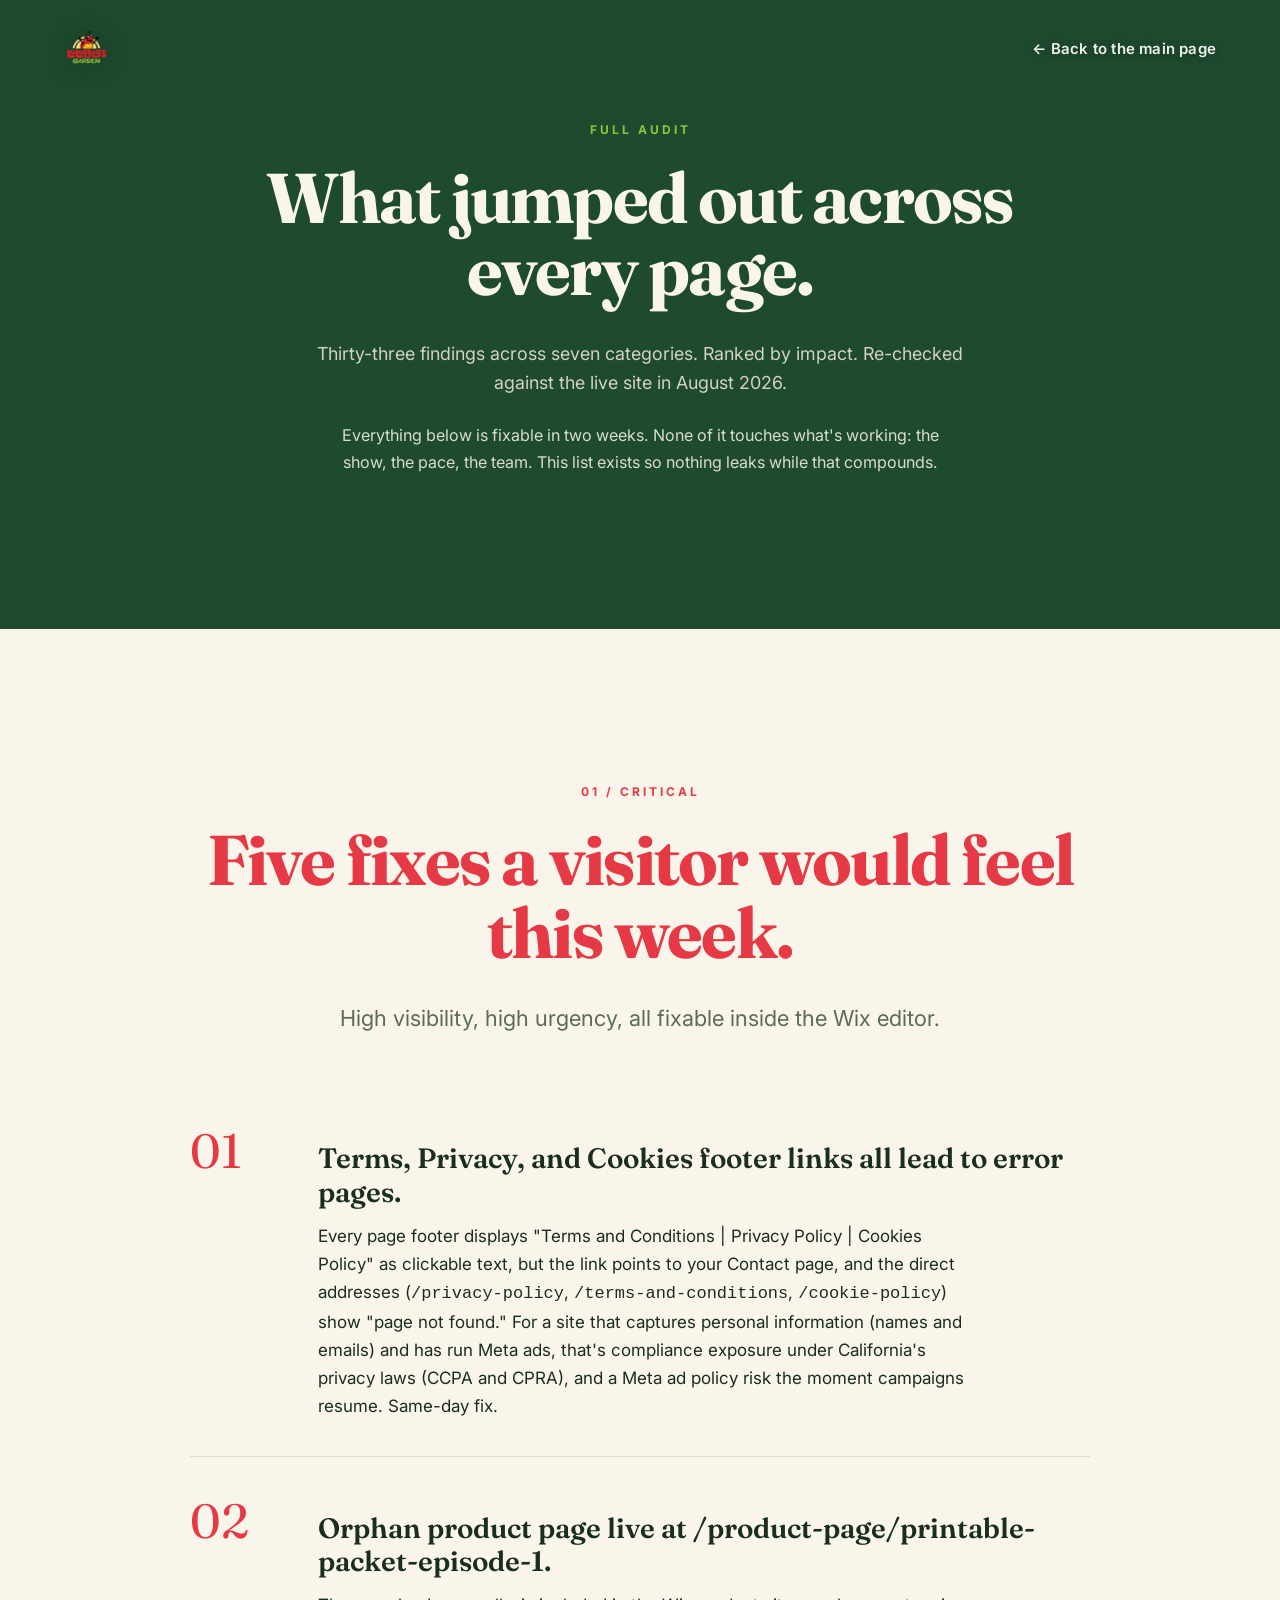
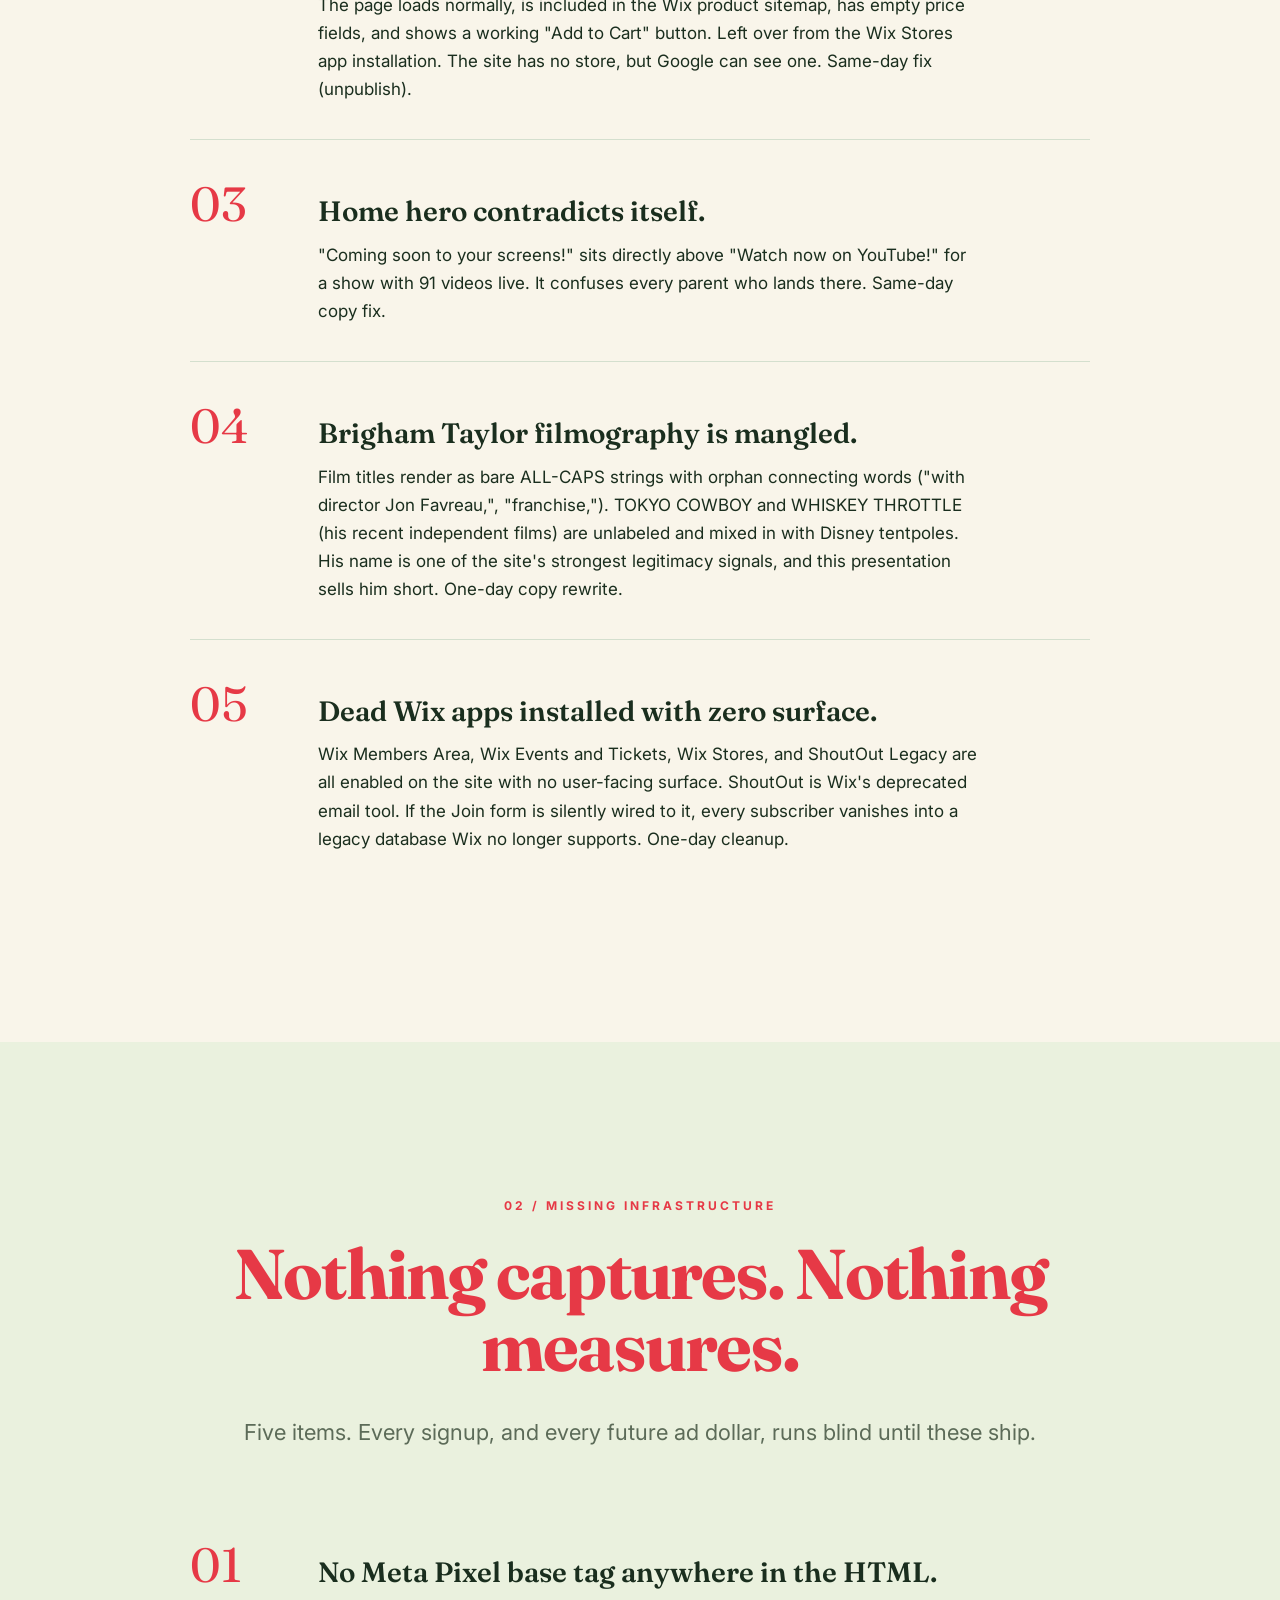
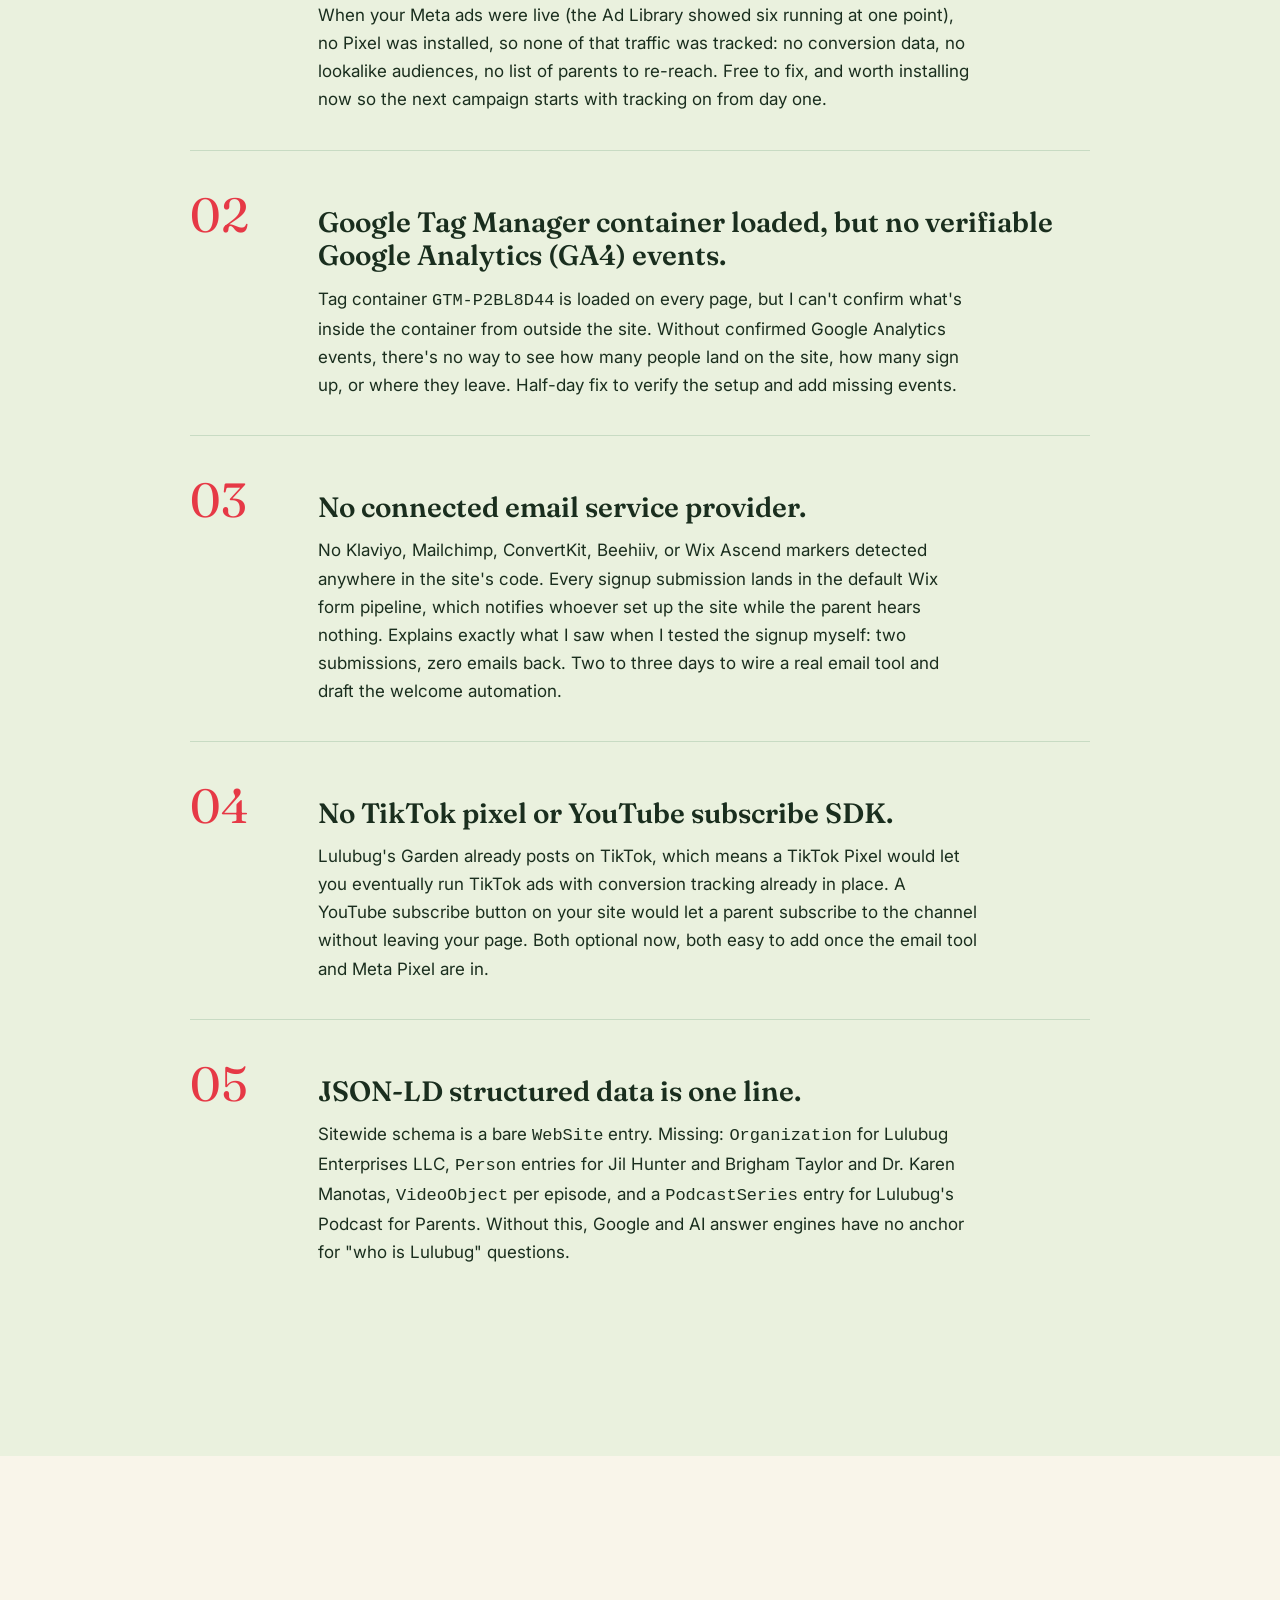
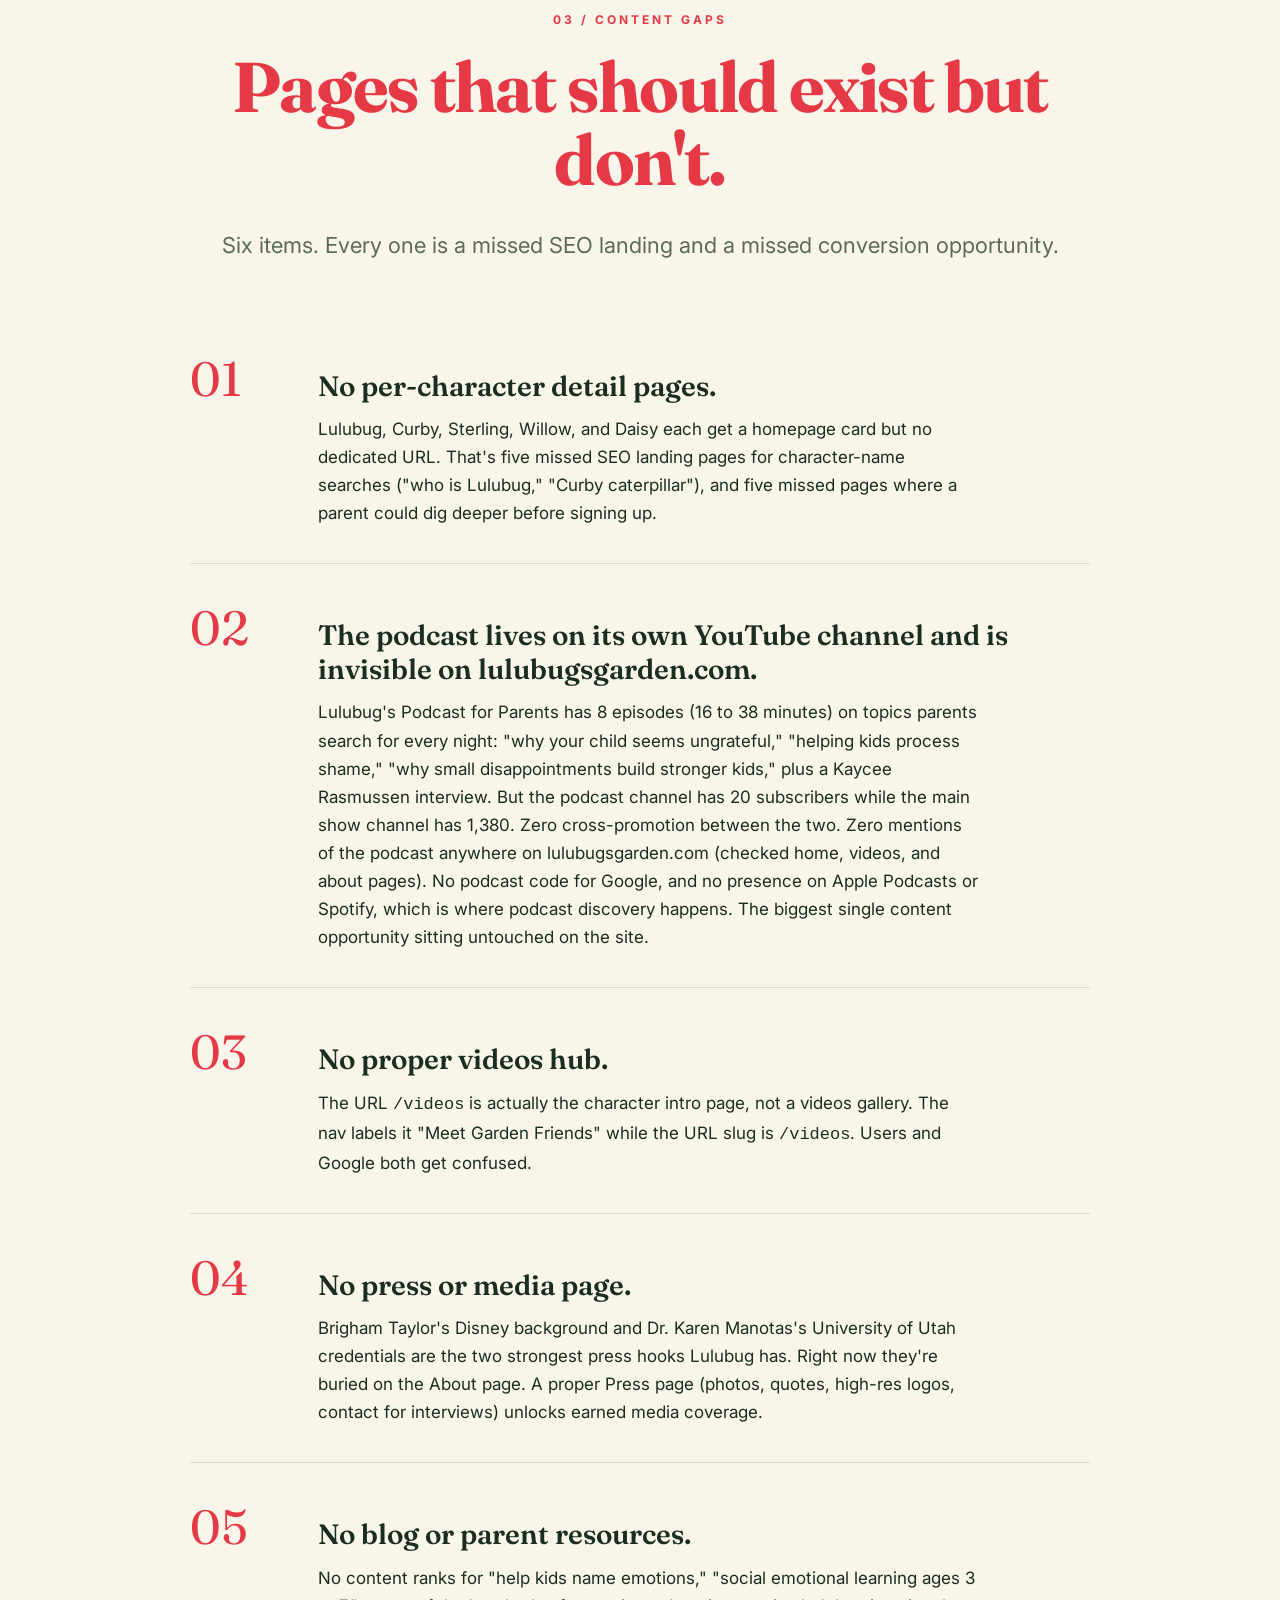
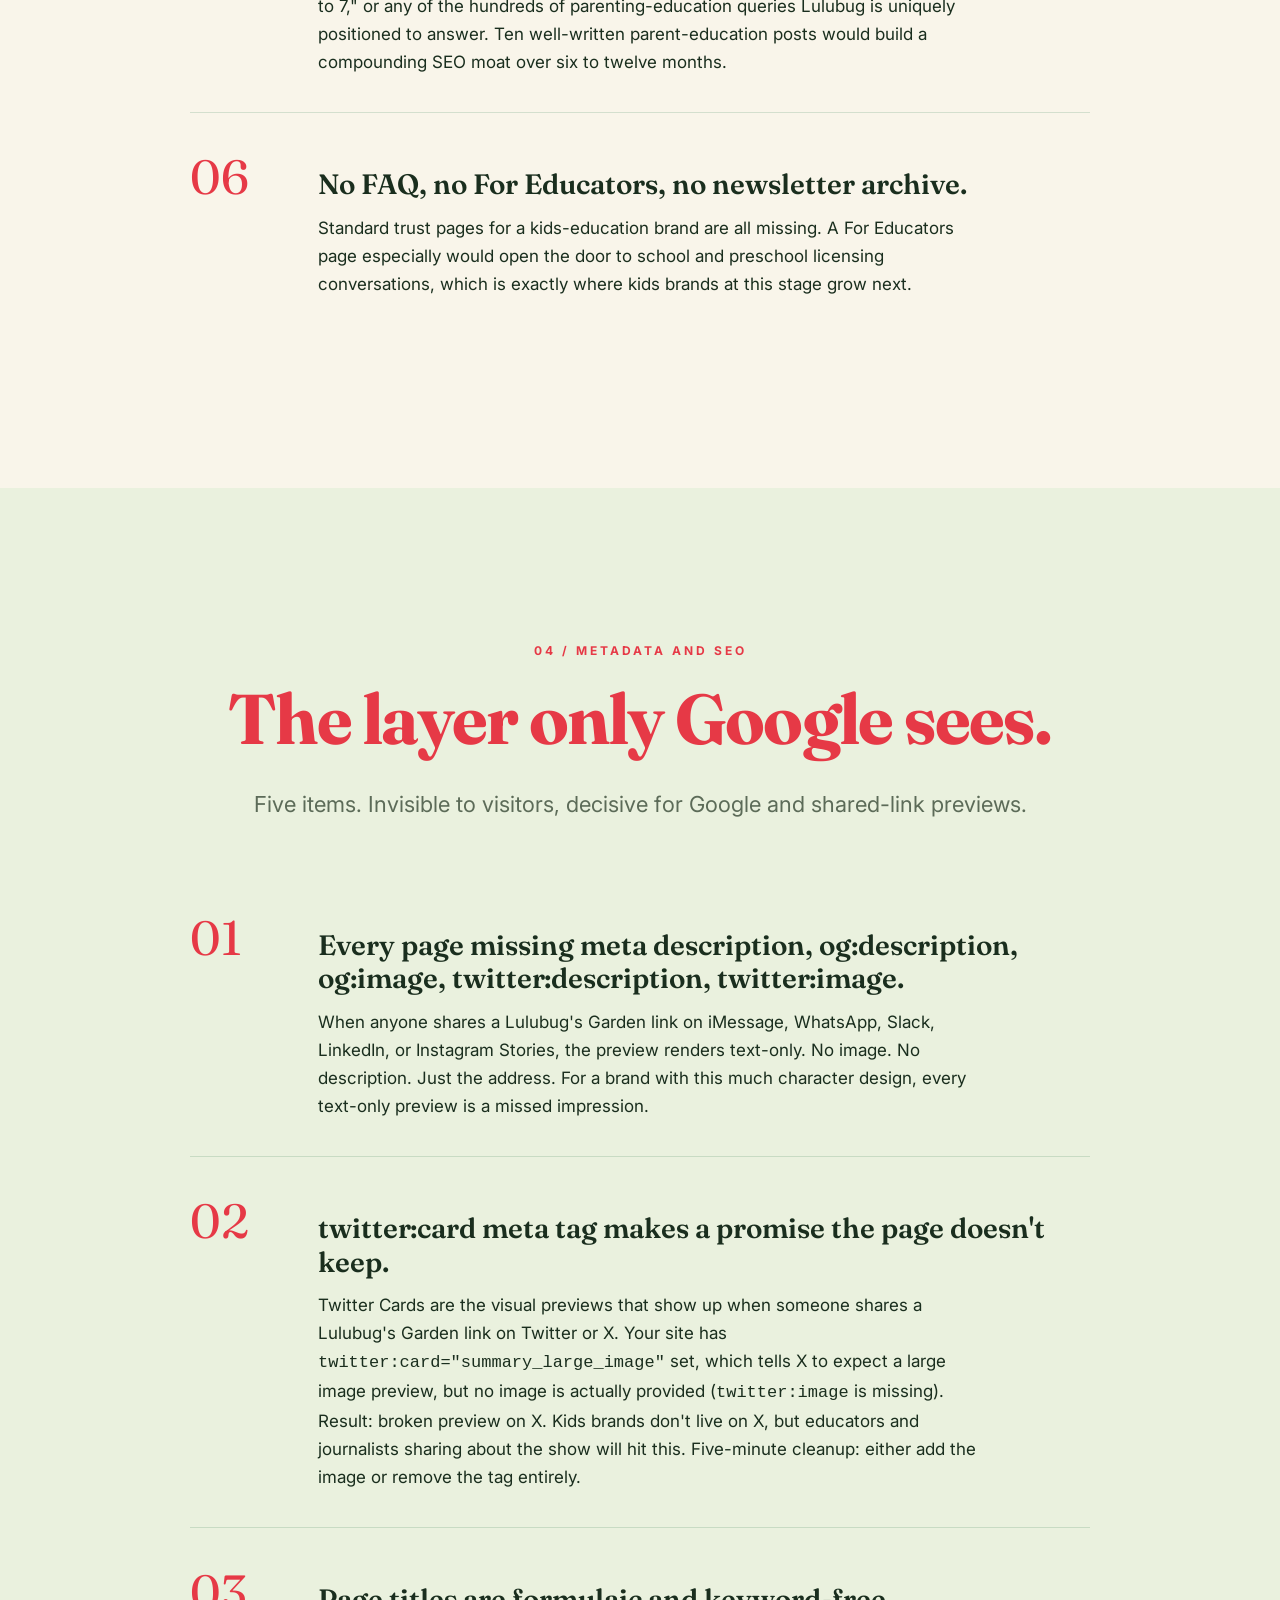
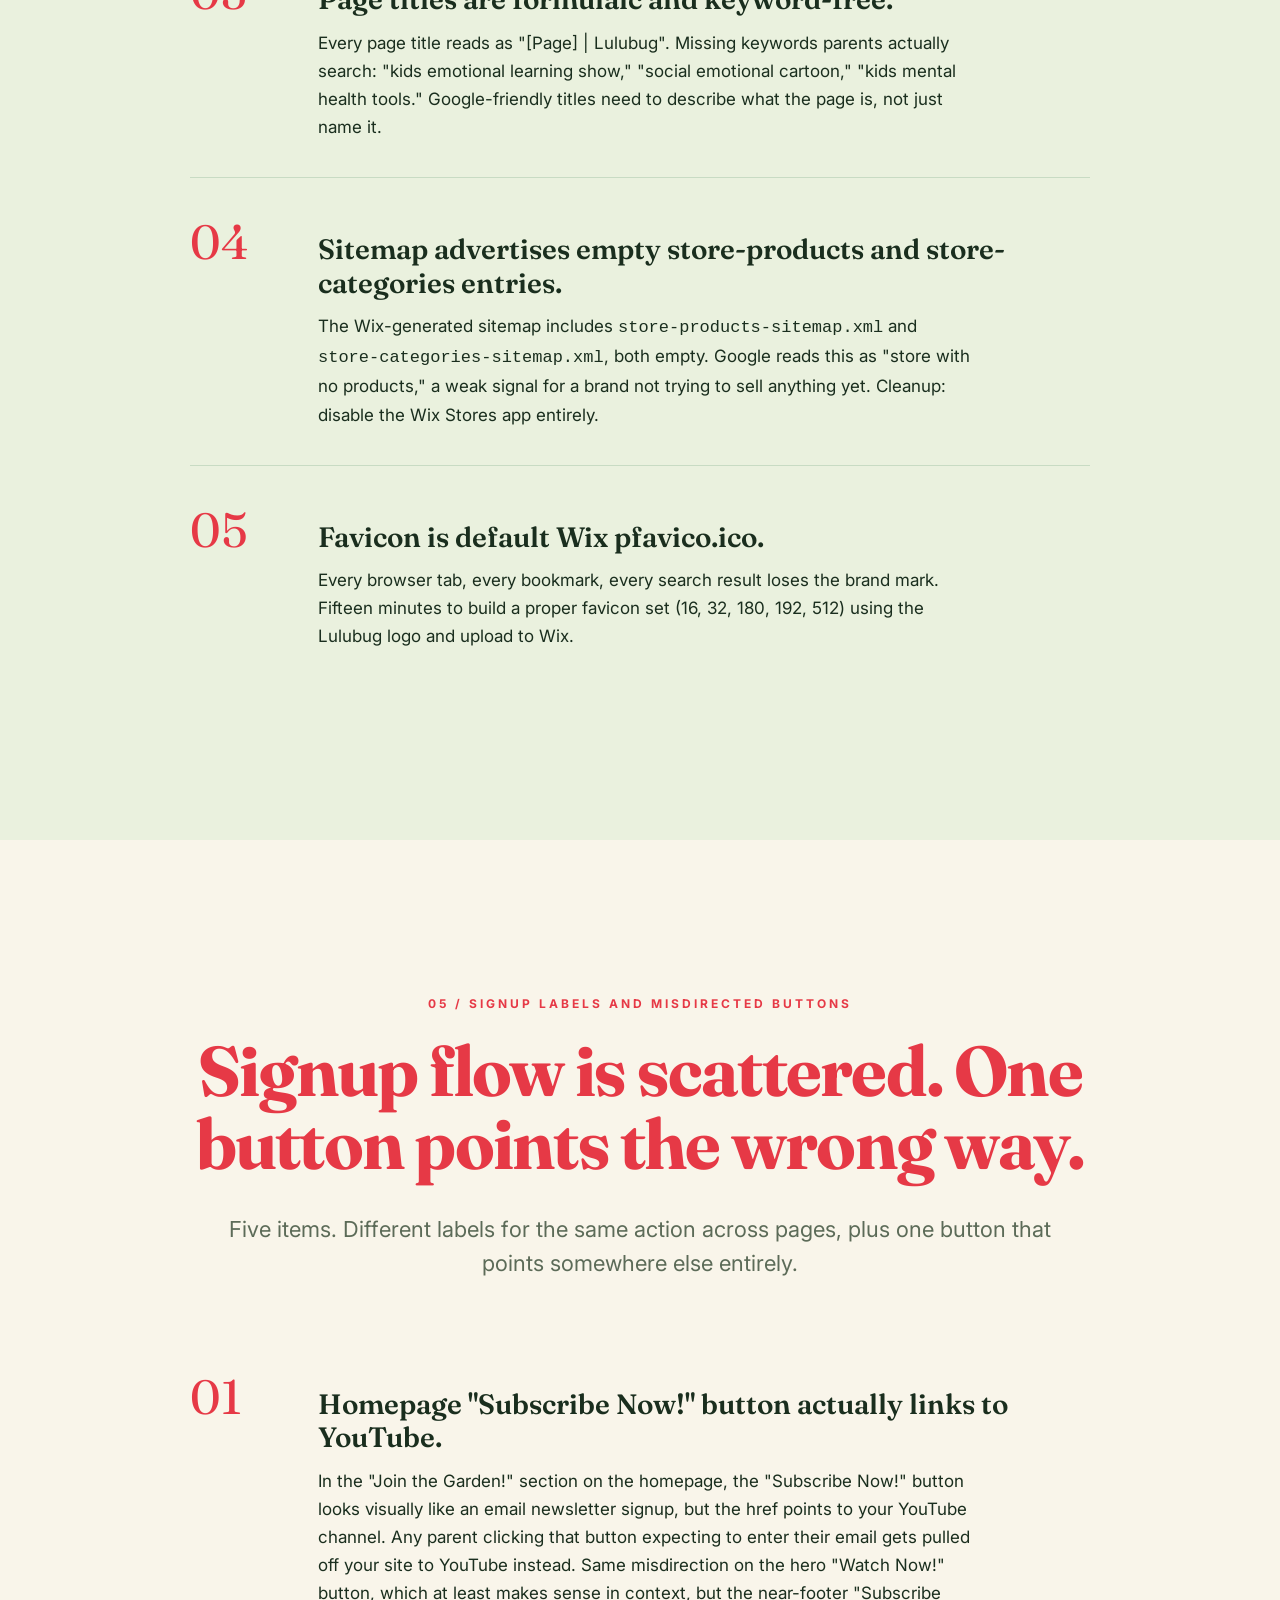
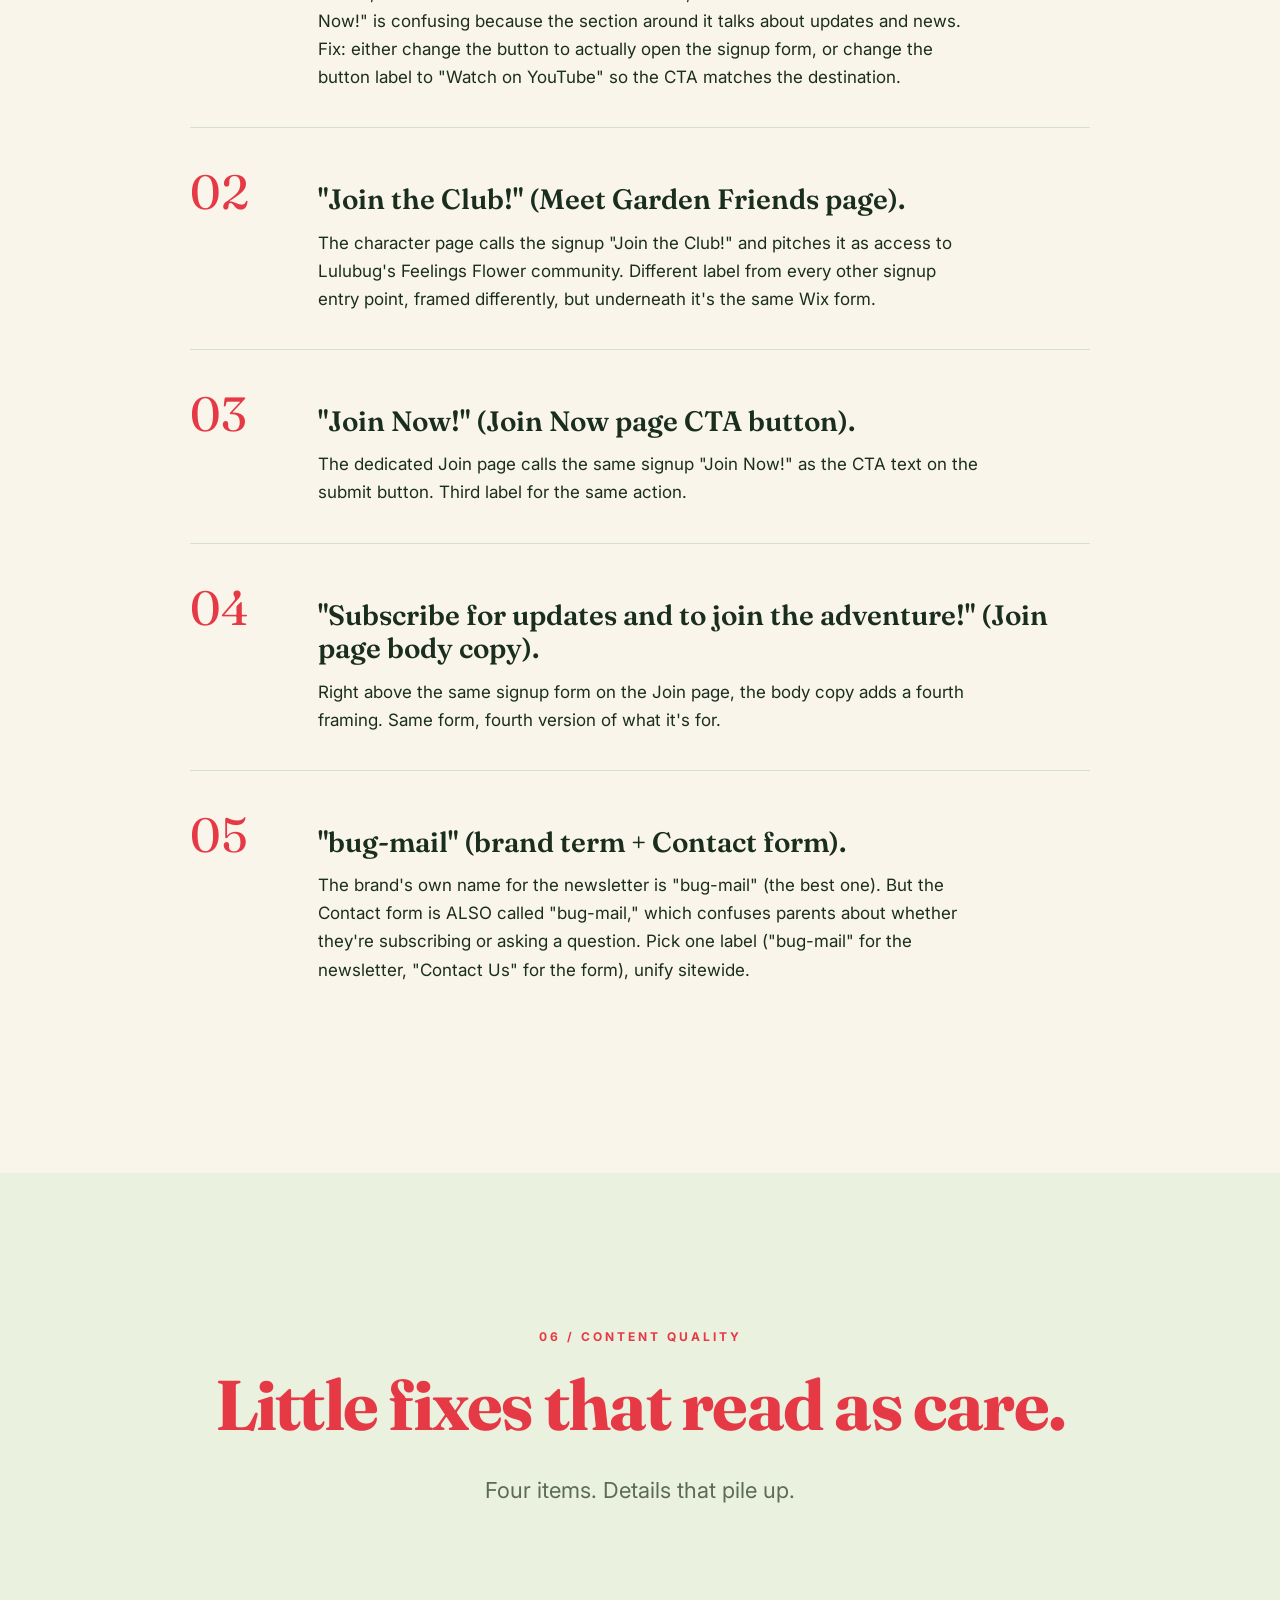
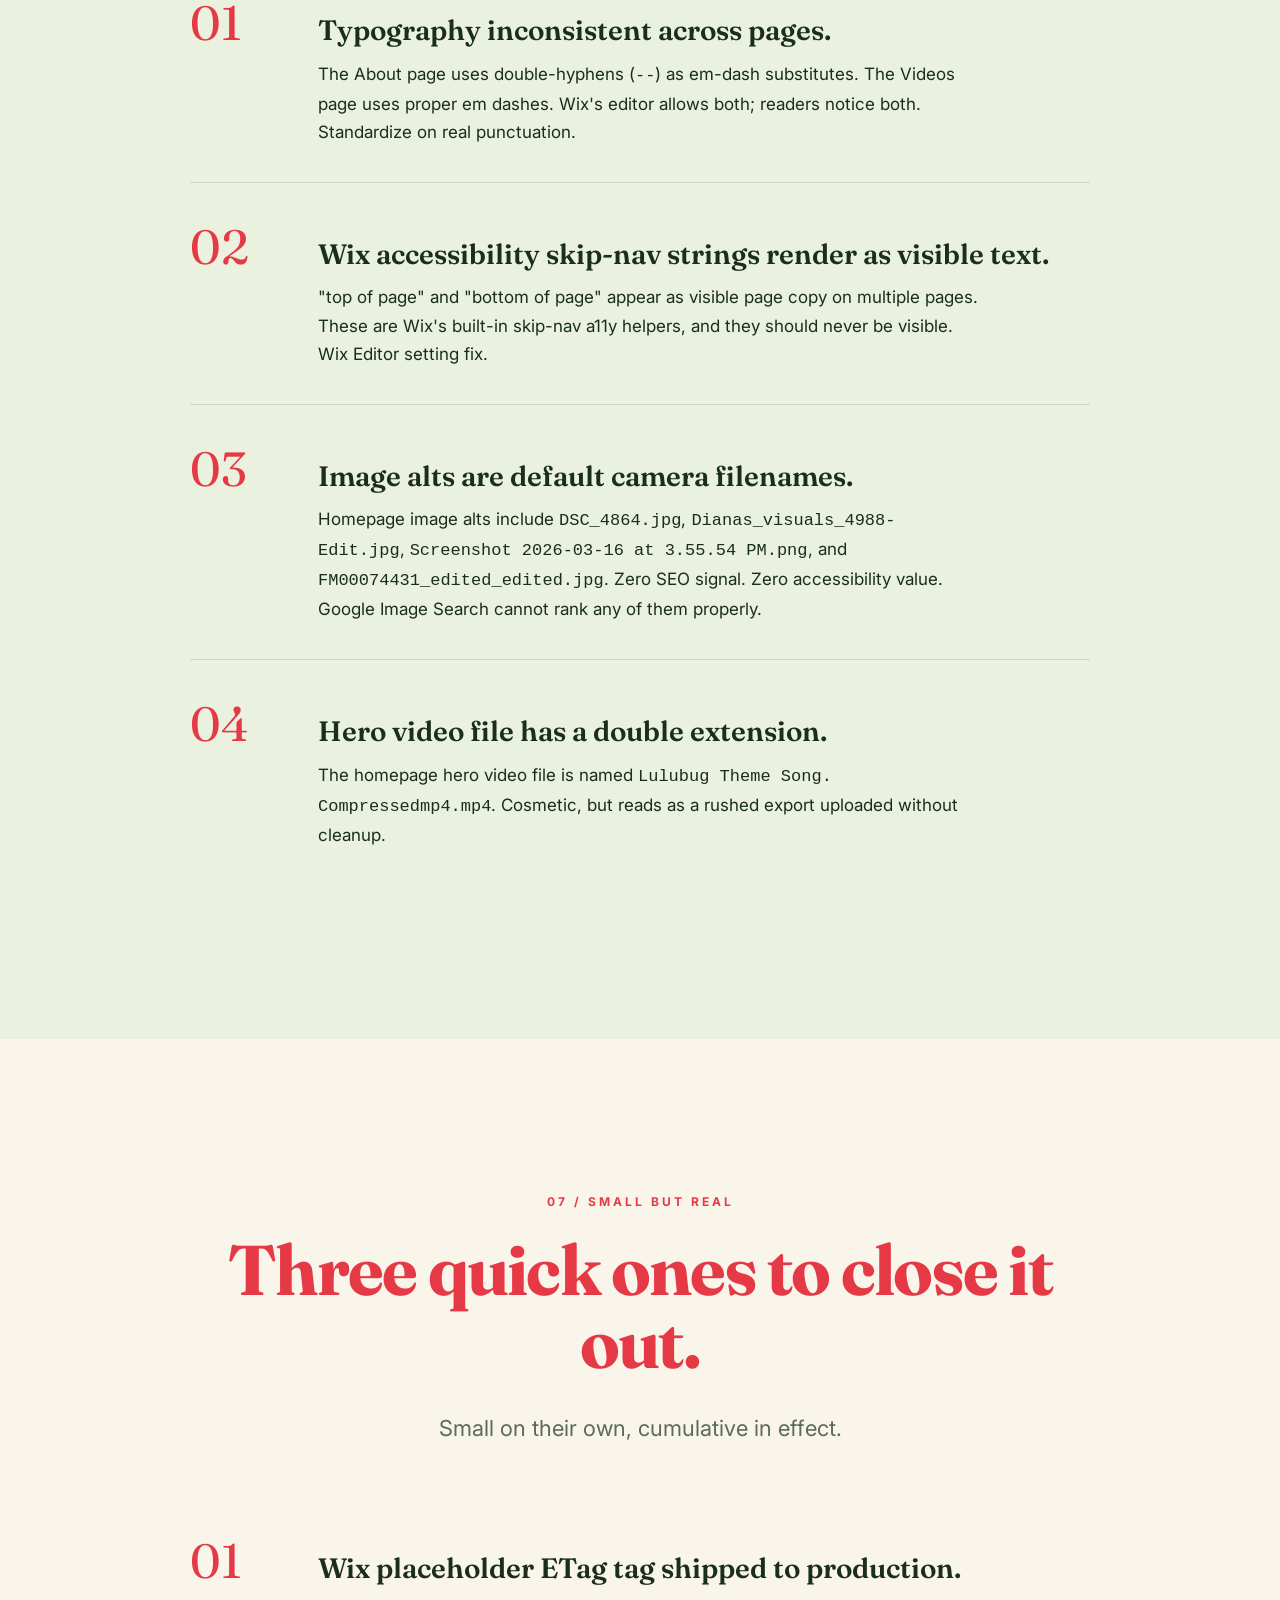
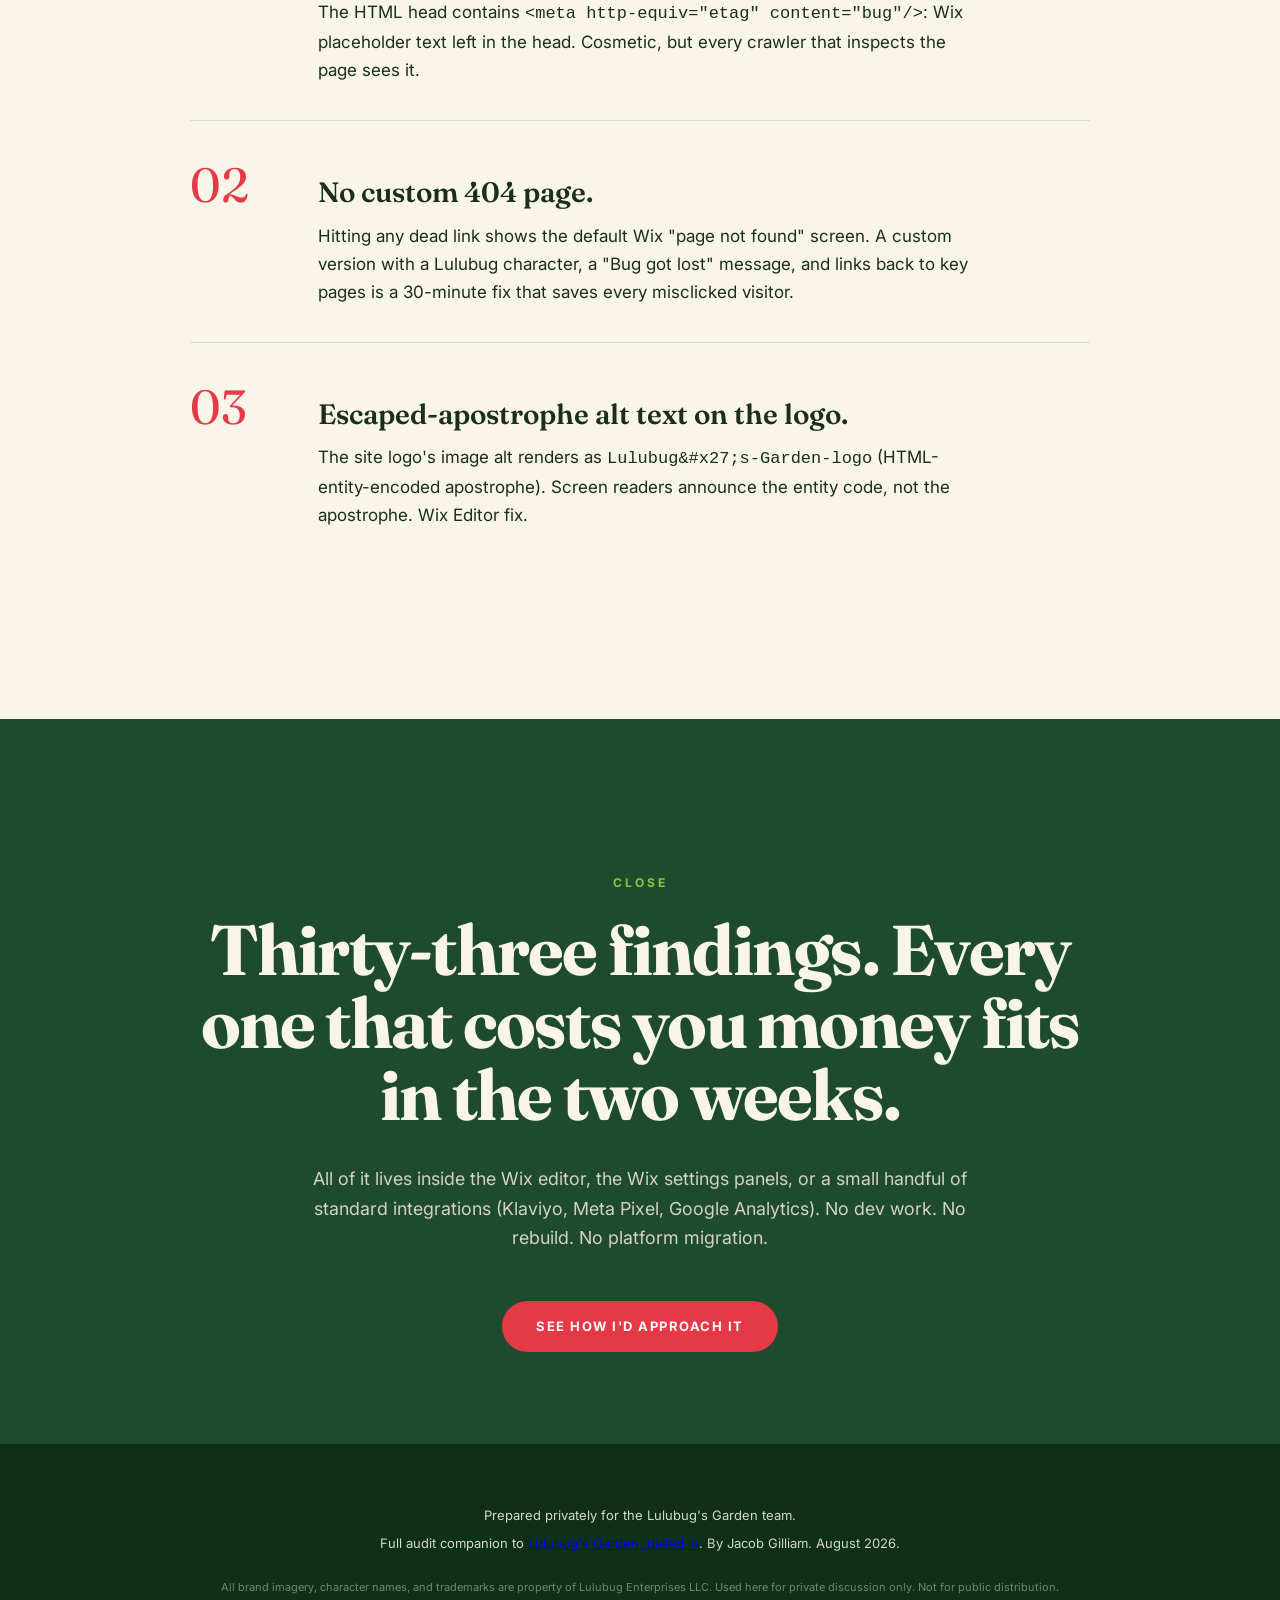
==== audit.html @ c4b49b94 "Fix plan grid centering + retainer scope accuracy (v11) - Plan grid was 3 columns (legacy) with only" ====
<!DOCTYPE html>
<html lang="en">
<head>
  <meta charset="UTF-8" />
  <meta name="viewport" content="width=device-width, initial-scale=1.0" />
  <meta name="robots" content="noindex, nofollow" />
  <title>Full audit, Lulubug's Garden</title>
  <meta property="og:type" content="website" />
  <meta property="og:url" content="https://jacogilliam-ai.github.io/lulubug-read/audit.html" />
  <meta property="og:title" content="Full audit, Lulubug's Garden" />
  <meta property="og:description" content="What jumped out across every page. Prepared for the Lulubug's Garden team." />
  <meta property="og:image" content="https://jacogilliam-ai.github.io/lulubug-read/images/lulubug-logo.png" />
  <link rel="preconnect" href="https://fonts.googleapis.com" />
  <link rel="preconnect" href="https://fonts.gstatic.com" crossorigin />
  <link href="https://fonts.googleapis.com/css2?family=Fraunces:opsz,wght@9..144,400;9..144,500;9..144,600;9..144,700&family=Inter:wght@400;500;600;700&display=swap" rel="stylesheet" />
  <link rel="stylesheet" href="styles.css?v=11" />
</head>
<body>

  <main id="site" class="site">

    <!-- NAV -->
    <nav class="nav">
      <img src="images/lulubug-logo.png" alt="Lulubug's Garden" class="nav-logo" onerror="this.style.display='none'" />
      <div class="nav-links">
        <a href="index.html">← Back to the main page</a>
      </div>
    </nav>

    <!-- HERO (compressed) -->
    <section class="section section-forest" style="padding-top: 120px;">
      <div class="container container-narrow center-head">
        <p class="eyebrow eyebrow-light">Full audit</p>
        <h1 class="display-1 display-light">What jumped out across every page.</h1>
        <p class="body-lg body-light">Thirty-three findings across seven categories. Ranked by impact. Re-checked against the live site in August 2026.</p>
        <p class="body-lg body-light" style="margin-top: 20px; font-size: 0.95em; color: rgba(250,248,228,0.85);">Everything below is fixable in two weeks. None of it touches what's working: the show, the pace, the team. This list exists so nothing leaks while that compounds.</p>
      </div>
    </section>

    <!-- 1. CRITICAL -->
    <section class="section section-cream">
      <div class="container center-head">
        <p class="eyebrow">01 / Critical</p>
        <h2 class="display-1">Five fixes a visitor would feel this week.</h2>
        <p class="lead">High visibility, high urgency, all fixable inside the Wix editor.</p>
      </div>
      <div class="audit-list">
        <article class="audit-item">
          <p class="audit-num">01</p>
          <div class="audit-body">
            <h3>Terms, Privacy, and Cookies footer links all lead to error pages.</h3>
            <p>Every page footer displays "Terms and Conditions | Privacy Policy | Cookies Policy" as clickable text, but the link points to your Contact page, and the direct addresses (<code>/privacy-policy</code>, <code>/terms-and-conditions</code>, <code>/cookie-policy</code>) show "page not found." For a site that captures personal information (names and emails) and has run Meta ads, that's compliance exposure under California's privacy laws (CCPA and CPRA), and a Meta ad policy risk the moment campaigns resume. Same-day fix.</p>
          </div>
        </article>
        <article class="audit-item">
          <p class="audit-num">02</p>
          <div class="audit-body">
            <h3>Orphan product page live at /product-page/printable-packet-episode-1.</h3>
            <p>The page loads normally, is included in the Wix product sitemap, has empty price fields, and shows a working "Add to Cart" button. Left over from the Wix Stores app installation. The site has no store, but Google can see one. Same-day fix (unpublish).</p>
          </div>
        </article>
        <article class="audit-item">
          <p class="audit-num">03</p>
          <div class="audit-body">
            <h3>Home hero contradicts itself.</h3>
            <p>"Coming soon to your screens!" sits directly above "Watch now on YouTube!" for a show with 91 videos live. It confuses every parent who lands there. Same-day copy fix.</p>
          </div>
        </article>
        <article class="audit-item">
          <p class="audit-num">04</p>
          <div class="audit-body">
            <h3>Brigham Taylor filmography is mangled.</h3>
            <p>Film titles render as bare ALL-CAPS strings with orphan connecting words ("with director Jon Favreau,", "franchise,"). TOKYO COWBOY and WHISKEY THROTTLE (his recent independent films) are unlabeled and mixed in with Disney tentpoles. His name is one of the site's strongest legitimacy signals, and this presentation sells him short. One-day copy rewrite.</p>
          </div>
        </article>
        <article class="audit-item">
          <p class="audit-num">05</p>
          <div class="audit-body">
            <h3>Dead Wix apps installed with zero surface.</h3>
            <p>Wix Members Area, Wix Events and Tickets, Wix Stores, and ShoutOut Legacy are all enabled on the site with no user-facing surface. ShoutOut is Wix's deprecated email tool. If the Join form is silently wired to it, every subscriber vanishes into a legacy database Wix no longer supports. One-day cleanup.</p>
          </div>
        </article>
      </div>
    </section>

    <!-- 2. MISSING INFRASTRUCTURE -->
    <section class="section section-cream-2">
      <div class="container center-head">
        <p class="eyebrow">02 / Missing infrastructure</p>
        <h2 class="display-1">Nothing captures. Nothing measures.</h2>
        <p class="lead">Five items. Every signup, and every future ad dollar, runs blind until these ship.</p>
      </div>
      <div class="audit-list">
        <article class="audit-item">
          <p class="audit-num">01</p>
          <div class="audit-body">
            <h3>No Meta Pixel base tag anywhere in the HTML.</h3>
            <p>When your Meta ads were live (the Ad Library showed six running at one point), no Pixel was installed, so none of that traffic was tracked: no conversion data, no lookalike audiences, no list of parents to re-reach. Free to fix, and worth installing now so the next campaign starts with tracking on from day one.</p>
          </div>
        </article>
        <article class="audit-item">
          <p class="audit-num">02</p>
          <div class="audit-body">
            <h3>Google Tag Manager container loaded, but no verifiable Google Analytics (GA4) events.</h3>
            <p>Tag container <code>GTM-P2BL8D44</code> is loaded on every page, but I can't confirm what's inside the container from outside the site. Without confirmed Google Analytics events, there's no way to see how many people land on the site, how many sign up, or where they leave. Half-day fix to verify the setup and add missing events.</p>
          </div>
        </article>
        <article class="audit-item">
          <p class="audit-num">03</p>
          <div class="audit-body">
            <h3>No connected email service provider.</h3>
            <p>No Klaviyo, Mailchimp, ConvertKit, Beehiiv, or Wix Ascend markers detected anywhere in the site's code. Every signup submission lands in the default Wix form pipeline, which notifies whoever set up the site while the parent hears nothing. Explains exactly what I saw when I tested the signup myself: two submissions, zero emails back. Two to three days to wire a real email tool and draft the welcome automation.</p>
          </div>
        </article>
        <article class="audit-item">
          <p class="audit-num">04</p>
          <div class="audit-body">
            <h3>No TikTok pixel or YouTube subscribe SDK.</h3>
            <p>Lulubug's Garden already posts on TikTok, which means a TikTok Pixel would let you eventually run TikTok ads with conversion tracking already in place. A YouTube subscribe button on your site would let a parent subscribe to the channel without leaving your page. Both optional now, both easy to add once the email tool and Meta Pixel are in.</p>
          </div>
        </article>
        <article class="audit-item">
          <p class="audit-num">05</p>
          <div class="audit-body">
            <h3>JSON-LD structured data is one line.</h3>
            <p>Sitewide schema is a bare <code>WebSite</code> entry. Missing: <code>Organization</code> for Lulubug Enterprises LLC, <code>Person</code> entries for Jil Hunter and Brigham Taylor and Dr. Karen Manotas, <code>VideoObject</code> per episode, and a <code>PodcastSeries</code> entry for Lulubug's Podcast for Parents. Without this, Google and AI answer engines have no anchor for "who is Lulubug" questions.</p>
          </div>
        </article>
      </div>
    </section>

    <!-- 3. CONTENT GAPS -->
    <section class="section section-cream">
      <div class="container center-head">
        <p class="eyebrow">03 / Content gaps</p>
        <h2 class="display-1">Pages that should exist but don't.</h2>
        <p class="lead">Six items. Every one is a missed SEO landing and a missed conversion opportunity.</p>
      </div>
      <div class="audit-list">
        <article class="audit-item">
          <p class="audit-num">01</p>
          <div class="audit-body">
            <h3>No per-character detail pages.</h3>
            <p>Lulubug, Curby, Sterling, Willow, and Daisy each get a homepage card but no dedicated URL. That's five missed SEO landing pages for character-name searches ("who is Lulubug," "Curby caterpillar"), and five missed pages where a parent could dig deeper before signing up.</p>
          </div>
        </article>
        <article class="audit-item">
          <p class="audit-num">02</p>
          <div class="audit-body">
            <h3>The podcast lives on its own YouTube channel and is invisible on lulubugsgarden.com.</h3>
            <p>Lulubug's Podcast for Parents has 8 episodes (16 to 38 minutes) on topics parents search for every night: "why your child seems ungrateful," "helping kids process shame," "why small disappointments build stronger kids," plus a Kaycee Rasmussen interview. But the podcast channel has 20 subscribers while the main show channel has 1,380. Zero cross-promotion between the two. Zero mentions of the podcast anywhere on lulubugsgarden.com (checked home, videos, and about pages). No podcast code for Google, and no presence on Apple Podcasts or Spotify, which is where podcast discovery happens. The biggest single content opportunity sitting untouched on the site.</p>
          </div>
        </article>
        <article class="audit-item">
          <p class="audit-num">03</p>
          <div class="audit-body">
            <h3>No proper videos hub.</h3>
            <p>The URL <code>/videos</code> is actually the character intro page, not a videos gallery. The nav labels it "Meet Garden Friends" while the URL slug is <code>/videos</code>. Users and Google both get confused.</p>
          </div>
        </article>
        <article class="audit-item">
          <p class="audit-num">04</p>
          <div class="audit-body">
            <h3>No press or media page.</h3>
            <p>Brigham Taylor's Disney background and Dr. Karen Manotas's University of Utah credentials are the two strongest press hooks Lulubug has. Right now they're buried on the About page. A proper Press page (photos, quotes, high-res logos, contact for interviews) unlocks earned media coverage.</p>
          </div>
        </article>
        <article class="audit-item">
          <p class="audit-num">05</p>
          <div class="audit-body">
            <h3>No blog or parent resources.</h3>
            <p>No content ranks for "help kids name emotions," "social emotional learning ages 3 to 7," or any of the hundreds of parenting-education queries Lulubug is uniquely positioned to answer. Ten well-written parent-education posts would build a compounding SEO moat over six to twelve months.</p>
          </div>
        </article>
        <article class="audit-item">
          <p class="audit-num">06</p>
          <div class="audit-body">
            <h3>No FAQ, no For Educators, no newsletter archive.</h3>
            <p>Standard trust pages for a kids-education brand are all missing. A For Educators page especially would open the door to school and preschool licensing conversations, which is exactly where kids brands at this stage grow next.</p>
          </div>
        </article>
      </div>
    </section>

    <!-- 4. METADATA + SEO -->
    <section class="section section-cream-2">
      <div class="container center-head">
        <p class="eyebrow">04 / Metadata and SEO</p>
        <h2 class="display-1">The layer only Google sees.</h2>
        <p class="lead">Five items. Invisible to visitors, decisive for Google and shared-link previews.</p>
      </div>
      <div class="audit-list">
        <article class="audit-item">
          <p class="audit-num">01</p>
          <div class="audit-body">
            <h3>Every page missing meta description, og:description, og:image, twitter:description, twitter:image.</h3>
            <p>When anyone shares a Lulubug's Garden link on iMessage, WhatsApp, Slack, LinkedIn, or Instagram Stories, the preview renders text-only. No image. No description. Just the address. For a brand with this much character design, every text-only preview is a missed impression.</p>
          </div>
        </article>
        <article class="audit-item">
          <p class="audit-num">02</p>
          <div class="audit-body">
            <h3>twitter:card meta tag makes a promise the page doesn't keep.</h3>
            <p>Twitter Cards are the visual previews that show up when someone shares a Lulubug's Garden link on Twitter or X. Your site has <code>twitter:card="summary_large_image"</code> set, which tells X to expect a large image preview, but no image is actually provided (<code>twitter:image</code> is missing). Result: broken preview on X. Kids brands don't live on X, but educators and journalists sharing about the show will hit this. Five-minute cleanup: either add the image or remove the tag entirely.</p>
          </div>
        </article>
        <article class="audit-item">
          <p class="audit-num">03</p>
          <div class="audit-body">
            <h3>Page titles are formulaic and keyword-free.</h3>
            <p>Every page title reads as "[Page] | Lulubug". Missing keywords parents actually search: "kids emotional learning show," "social emotional cartoon," "kids mental health tools." Google-friendly titles need to describe what the page is, not just name it.</p>
          </div>
        </article>
        <article class="audit-item">
          <p class="audit-num">04</p>
          <div class="audit-body">
            <h3>Sitemap advertises empty store-products and store-categories entries.</h3>
            <p>The Wix-generated sitemap includes <code>store-products-sitemap.xml</code> and <code>store-categories-sitemap.xml</code>, both empty. Google reads this as "store with no products," a weak signal for a brand not trying to sell anything yet. Cleanup: disable the Wix Stores app entirely.</p>
          </div>
        </article>
        <article class="audit-item">
          <p class="audit-num">05</p>
          <div class="audit-body">
            <h3>Favicon is default Wix pfavico.ico.</h3>
            <p>Every browser tab, every bookmark, every search result loses the brand mark. Fifteen minutes to build a proper favicon set (16, 32, 180, 192, 512) using the Lulubug logo and upload to Wix.</p>
          </div>
        </article>
      </div>
    </section>

    <!-- 5. CAPTURE CONSISTENCY -->
    <section class="section section-cream">
      <div class="container center-head">
        <p class="eyebrow">05 / Signup labels and misdirected buttons</p>
        <h2 class="display-1">Signup flow is scattered. One button points the wrong way.</h2>
        <p class="lead">Five items. Different labels for the same action across pages, plus one button that points somewhere else entirely.</p>
      </div>
      <div class="audit-list">
        <article class="audit-item">
          <p class="audit-num">01</p>
          <div class="audit-body">
            <h3>Homepage "Subscribe Now!" button actually links to YouTube.</h3>
            <p>In the "Join the Garden!" section on the homepage, the "Subscribe Now!" button looks visually like an email newsletter signup, but the href points to your YouTube channel. Any parent clicking that button expecting to enter their email gets pulled off your site to YouTube instead. Same misdirection on the hero "Watch Now!" button, which at least makes sense in context, but the near-footer "Subscribe Now!" is confusing because the section around it talks about updates and news. Fix: either change the button to actually open the signup form, or change the button label to "Watch on YouTube" so the CTA matches the destination.</p>
          </div>
        </article>
        <article class="audit-item">
          <p class="audit-num">02</p>
          <div class="audit-body">
            <h3>"Join the Club!" (Meet Garden Friends page).</h3>
            <p>The character page calls the signup "Join the Club!" and pitches it as access to Lulubug's Feelings Flower community. Different label from every other signup entry point, framed differently, but underneath it's the same Wix form.</p>
          </div>
        </article>
        <article class="audit-item">
          <p class="audit-num">03</p>
          <div class="audit-body">
            <h3>"Join Now!" (Join Now page CTA button).</h3>
            <p>The dedicated Join page calls the same signup "Join Now!" as the CTA text on the submit button. Third label for the same action.</p>
          </div>
        </article>
        <article class="audit-item">
          <p class="audit-num">04</p>
          <div class="audit-body">
            <h3>"Subscribe for updates and to join the adventure!" (Join page body copy).</h3>
            <p>Right above the same signup form on the Join page, the body copy adds a fourth framing. Same form, fourth version of what it's for.</p>
          </div>
        </article>
        <article class="audit-item">
          <p class="audit-num">05</p>
          <div class="audit-body">
            <h3>"bug-mail" (brand term + Contact form).</h3>
            <p>The brand's own name for the newsletter is "bug-mail" (the best one). But the Contact form is ALSO called "bug-mail," which confuses parents about whether they're subscribing or asking a question. Pick one label ("bug-mail" for the newsletter, "Contact Us" for the form), unify sitewide.</p>
          </div>
        </article>
      </div>
    </section>

    <!-- 6. CONTENT QUALITY -->
    <section class="section section-cream-2">
      <div class="container center-head">
        <p class="eyebrow">06 / Content quality</p>
        <h2 class="display-1">Little fixes that read as care.</h2>
        <p class="lead">Four items. Details that pile up.</p>
      </div>
      <div class="audit-list">
        <article class="audit-item">
          <p class="audit-num">01</p>
          <div class="audit-body">
            <h3>Typography inconsistent across pages.</h3>
            <p>The About page uses double-hyphens (<code>--</code>) as em-dash substitutes. The Videos page uses proper em dashes. Wix's editor allows both; readers notice both. Standardize on real punctuation.</p>
          </div>
        </article>
        <article class="audit-item">
          <p class="audit-num">02</p>
          <div class="audit-body">
            <h3>Wix accessibility skip-nav strings render as visible text.</h3>
            <p>"top of page" and "bottom of page" appear as visible page copy on multiple pages. These are Wix's built-in skip-nav a11y helpers, and they should never be visible. Wix Editor setting fix.</p>
          </div>
        </article>
        <article class="audit-item">
          <p class="audit-num">03</p>
          <div class="audit-body">
            <h3>Image alts are default camera filenames.</h3>
            <p>Homepage image alts include <code>DSC_4864.jpg</code>, <code>Dianas_visuals_4988-Edit.jpg</code>, <code>Screenshot 2026-03-16 at 3.55.54 PM.png</code>, and <code>FM00074431_edited_edited.jpg</code>. Zero SEO signal. Zero accessibility value. Google Image Search cannot rank any of them properly.</p>
          </div>
        </article>
        <article class="audit-item">
          <p class="audit-num">04</p>
          <div class="audit-body">
            <h3>Hero video file has a double extension.</h3>
            <p>The homepage hero video file is named <code>Lulubug Theme Song. Compressedmp4.mp4</code>. Cosmetic, but reads as a rushed export uploaded without cleanup.</p>
          </div>
        </article>
      </div>
    </section>

    <!-- 7. SMALL BUT REAL -->
    <section class="section section-cream">
      <div class="container center-head">
        <p class="eyebrow">07 / Small but real</p>
        <h2 class="display-1">Three quick ones to close it out.</h2>
        <p class="lead">Small on their own, cumulative in effect.</p>
      </div>
      <div class="audit-list">
        <article class="audit-item">
          <p class="audit-num">01</p>
          <div class="audit-body">
            <h3>Wix placeholder ETag tag shipped to production.</h3>
            <p>The HTML head contains <code>&lt;meta http-equiv="etag" content="bug"/&gt;</code>: Wix placeholder text left in the head. Cosmetic, but every crawler that inspects the page sees it.</p>
          </div>
        </article>
        <article class="audit-item">
          <p class="audit-num">02</p>
          <div class="audit-body">
            <h3>No custom 404 page.</h3>
            <p>Hitting any dead link shows the default Wix "page not found" screen. A custom version with a Lulubug character, a "Bug got lost" message, and links back to key pages is a 30-minute fix that saves every misclicked visitor.</p>
          </div>
        </article>
        <article class="audit-item">
          <p class="audit-num">03</p>
          <div class="audit-body">
            <h3>Escaped-apostrophe alt text on the logo.</h3>
            <p>The site logo's image alt renders as <code>Lulubug&amp;#x27;s-Garden-logo</code> (HTML-entity-encoded apostrophe). Screen readers announce the entity code, not the apostrophe. Wix Editor fix.</p>
          </div>
        </article>
      </div>
    </section>

    <!-- CLOSE -->
    <section class="section section-forest section-final">
      <div class="container container-narrow center-head">
        <p class="eyebrow eyebrow-light">Close</p>
        <h2 class="display-1 display-light">Thirty-three findings. Every one that costs you money fits in the two weeks.</h2>
        <p class="body-lg body-light">All of it lives inside the Wix editor, the Wix settings panels, or a small handful of standard integrations (Klaviyo, Meta Pixel, Google Analytics). No dev work. No rebuild. No platform migration.</p>
        <div style="margin-top: 48px;">
          <a href="index.html" class="btn">See how I'd approach it</a>
        </div>
      </div>
    </section>

    <!-- FOOTER -->
    <footer class="footer">
      <p>Prepared privately for the Lulubug's Garden team.</p>
      <p>Full audit companion to <a href="index.html">Lulubug's Garden, dialed in</a>. By Jacob Gilliam. August 2026.</p>
      <p class="footer-fine">All brand imagery, character names, and trademarks are property of Lulubug Enterprises LLC. Used here for private discussion only. Not for public distribution.</p>
    </footer>

  </main>

  <script src="main.js?v=11"></script>
</body>
</html>
---- styles.css ----
/* =========================================================
   Lulubug's Garden read.
   Long-scroll for a private audience of one.
   ========================================================= */

:root {
  /* Lulubug's Garden palette: warm cream, pale mint, forest green, bright red */
  --cream: #f9f5ea;              /* warm off-white — matches their light bg */
  --cream-2: #eaf1de;            /* pale mint — matches their light-green section bg */
  --bg-cream: #f9f5ea;
  --bg-cream-warm: #eaf1de;
  --bg-forest: #1e4a2e;          /* their deep forest green — dark sections */
  --bg-forest-warm: #245535;
  --bg-midnight: #0f2f1a;        /* deeper forest — footer */
  --bg-midnight-warm: #133a22;

  --green: #e63946;              /* their bright red — primary CTA/accent */
  --green-deep: #c22833;         /* CTA hover */
  --green-bright: #8cc63f;       /* their grass green — accent highlight */

  --ink: #1a2e1e;                /* dark green-brown — body text */
  --ink-muted: #5c6b58;
  --ink-cream: #f9f5ea;
  --ink-cream-muted: #d0dcc4;

  --accent-purple: #8b5cd6;
  --accent-coral: #f28b8b;
  --accent-gold: #f9c332;        /* their Lulubug yellow — secondary accent */
  --accent-teal: #8cc63f;         /* grass green (aliased for eyebrows on dark bg) */

  --font-display: 'Fraunces', Georgia, 'Times New Roman', serif;
  --font-body: 'Inter', -apple-system, BlinkMacSystemFont, 'Segoe UI', sans-serif;

  --section-pad-y: clamp(80px, 12vw, 160px);
  --section-pad-x: clamp(24px, 5vw, 64px);

  --container-max: 1200px;
  --container-narrow: 720px;

  --radius-sm: 8px;
  --radius-md: 20px;
  --radius-lg: 32px;
  --radius-xl: 44px;
  --radius-pill: 999px;

  --ease: cubic-bezier(0.4, 0, 0.2, 1);
}

/* Reset & base */
*, *::before, *::after { box-sizing: border-box; }
html { -webkit-text-size-adjust: 100%; scroll-behavior: smooth; }
body {
  margin: 0;
  padding: 0;
  font-family: var(--font-body);
  font-size: 17px;
  line-height: 1.65;
  color: var(--ink);
  background: var(--bg-cream);
  -webkit-font-smoothing: antialiased;
  -moz-osx-font-smoothing: grayscale;
}
img { max-width: 100%; display: block; }
figure { margin: 0; }
button { font-family: inherit; }

/* =========================================================
   PASSWORD GATE
   ========================================================= */
.gate {
  position: fixed;
  inset: 0;
  z-index: 1000;
  display: flex;
  align-items: center;
  justify-content: center;
  background: var(--bg-midnight);
  background-image:
    radial-gradient(ellipse at 30% 20%, rgba(42, 138, 82, 0.18), transparent 60%),
    radial-gradient(ellipse at 70% 80%, rgba(139, 92, 214, 0.12), transparent 60%);
  padding: 40px 24px;
  transition: opacity 0.6s var(--ease);
}
.gate.hidden {
  opacity: 0;
  pointer-events: none;
}
.gate-inner {
  max-width: 480px;
  width: 100%;
  text-align: center;
}
.gate-logo {
  width: 190px;
  margin: 0 auto 32px;
  filter: drop-shadow(0 8px 30px rgba(0, 0, 0, 0.45));
}
.gate-eyebrow {
  font-size: 12px;
  font-weight: 600;
  letter-spacing: 3px;
  text-transform: uppercase;
  color: var(--ink-cream-muted);
  margin: 0 0 40px;
}
.gate-enter {
  display: inline-flex;
  align-items: center;
  gap: 12px;
  padding: 17px 40px;
  font-family: var(--font-body);
  font-size: 13px;
  font-weight: 700;
  letter-spacing: 2px;
  text-transform: uppercase;
  background: var(--green);
  color: #fff;
  border: none;
  border-radius: var(--radius-pill);
  cursor: pointer;
  transition: background 0.25s var(--ease), transform 0.25s var(--ease);
}
.gate-enter:hover { background: var(--green-bright); transform: translateY(-2px); }
.gate-enter-arrow {
  transition: transform 0.25s var(--ease);
}
.gate-enter:hover .gate-enter-arrow { transform: translateX(4px); }

/* =========================================================
   MAIN SITE
   ========================================================= */
.site { opacity: 1; }
.site.hidden {
  opacity: 0;
  pointer-events: none;
}
.site:not(.hidden) { animation: fadeIn 0.8s var(--ease) both; }

@keyframes fadeIn {
  from { opacity: 0; transform: translateY(8px); }
  to { opacity: 1; transform: translateY(0); }
}

/* NAV */
.nav {
  position: absolute;
  top: 0;
  left: 0;
  right: 0;
  z-index: 10;
  display: flex;
  justify-content: space-between;
  align-items: center;
  padding: 26px var(--section-pad-x);
}
.nav-logo {
  height: 46px;
  filter: drop-shadow(0 2px 14px rgba(0, 0, 0, 0.35));
}
.nav-links {
  display: flex;
  gap: 34px;
  align-items: center;
}
.nav-links a {
  color: #fff;
  text-decoration: none;
  font-weight: 600;
  font-size: 15px;
  letter-spacing: 0.2px;
  opacity: 0.92;
  text-shadow: 0 1px 14px rgba(0, 0, 0, 0.45);
  transition: opacity 0.2s var(--ease);
}
.nav-links a:hover { opacity: 1; }
.nav-tag {
  font-size: 11px;
  font-weight: 600;
  letter-spacing: 2.5px;
  text-transform: uppercase;
  color: rgba(255, 255, 255, 0.8);
  text-shadow: 0 1px 14px rgba(0, 0, 0, 0.45);
}

/* Pill button component */
.btn {
  display: inline-flex;
  align-items: center;
  justify-content: center;
  gap: 10px;
  min-height: 48px;
  padding: 15px 34px;
  font-family: var(--font-body);
  font-weight: 700;
  font-size: 13px;
  letter-spacing: 1.5px;
  text-transform: uppercase;
  background: var(--green);
  color: #fff;
  border: none;
  border-radius: var(--radius-pill);
  text-decoration: none;
  cursor: pointer;
  transition: background 0.2s var(--ease), transform 0.2s var(--ease);
}
.btn:hover { background: var(--green-deep); transform: translateY(-2px); }
.btn-ghost {
  background: transparent;
  color: #fff;
  box-shadow: inset 0 0 0 2px rgba(255, 255, 255, 0.85);
}
.btn-ghost:hover { background: rgba(255, 255, 255, 0.12); }

/* HERO */
.hero {
  position: relative;
  min-height: 100vh;
  background-size: cover;
  background-position: center;
  background-repeat: no-repeat;
  display: flex;
  flex-direction: column;
  align-items: center;
  justify-content: center;
  text-align: center;
  padding: 140px var(--section-pad-x) 150px;
  overflow: hidden;
}
.hero-bg {
  position: absolute;
  inset: 0;
  background-size: cover;
  background-position: center;
  background-repeat: no-repeat;
  filter: contrast(1.06) saturate(1.1);
}
.hero-bg-solid {
  background:
    radial-gradient(ellipse at 20% 15%, rgba(249, 195, 50, 0.14), transparent 55%),
    radial-gradient(ellipse at 80% 85%, rgba(140, 198, 63, 0.18), transparent 60%),
    linear-gradient(160deg, #1e4a2e 0%, #153c22 60%, #0f2f1a 100%);
  filter: none;
}
.hero-overlay {
  position: absolute;
  inset: 0;
  background: linear-gradient(
    to bottom,
    rgba(15, 47, 26, 0.30) 0%,
    rgba(15, 47, 26, 0.12) 42%,
    rgba(15, 47, 26, 0.48) 100%
  );
}
.hero-inner {
  position: relative;
  z-index: 2;
  max-width: 1000px;
  color: #fff;
}
.hero-eyebrow {
  font-size: 12px;
  font-weight: 700;
  letter-spacing: 3.5px;
  text-transform: uppercase;
  color: rgba(255, 255, 255, 0.85);
  margin: 0 0 22px;
  text-shadow: 0 1px 14px rgba(0, 0, 0, 0.4);
}
.hero-title {
  font-family: var(--font-display);
  font-weight: 700;
  font-size: clamp(50px, 8.5vw, 130px);
  line-height: 0.98;
  letter-spacing: -0.025em;
  margin: 0;
  text-shadow: 0 4px 46px rgba(0, 0, 0, 0.45);
}
.hero-title em { font-style: italic; }
.hero-sub {
  font-size: clamp(17px, 1.7vw, 21px);
  line-height: 1.55;
  max-width: 620px;
  color: rgba(255, 255, 255, 0.92);
  margin: 28px auto 0;
  text-shadow: 0 2px 20px rgba(0, 0, 0, 0.35);
}
.hero-cta {
  margin-top: 40px;
  display: flex;
  gap: 16px;
  justify-content: center;
  flex-wrap: wrap;
}
/* Scalloped cream divider at hero base */
.hero-wave {
  position: absolute;
  left: 0;
  right: 0;
  bottom: -1px;
  z-index: 3;
  width: 100%;
  line-height: 0;
}
.hero-wave svg {
  display: block;
  width: 100%;
  height: clamp(44px, 6vw, 92px);
}
.hero-wave path { fill: var(--cream); }

/* =========================================================
   SECTIONS
   ========================================================= */
.section {
  padding: var(--section-pad-y) var(--section-pad-x);
  position: relative;
}
.section-cream { background: var(--bg-cream); color: var(--ink); }
.section-forest { background: var(--bg-forest); color: var(--ink-cream); }
.section-midnight { background: var(--bg-midnight); color: var(--ink-cream); }
.section-final { padding-bottom: calc(var(--section-pad-y) * 0.6); }

.container {
  max-width: var(--container-max);
  margin: 0 auto;
}
.container-narrow {
  max-width: var(--container-narrow);
  margin: 0 auto;
}

/* Typography helpers */
.eyebrow {
  font-size: 12px;
  font-weight: 700;
  letter-spacing: 3px;
  text-transform: uppercase;
  color: var(--green);
  margin: 0 0 22px;
}
.eyebrow-light { color: var(--accent-teal); }

.display-1 {
  font-family: var(--font-display);
  font-weight: 700;
  color: var(--green);
  font-size: clamp(36px, 5.5vw, 72px);
  line-height: 1.03;
  letter-spacing: -0.025em;
  margin: 0 0 32px;
}
.display-1 em { font-style: italic; font-weight: 700; }
.display-light { color: var(--ink-cream); }
.display-muted { color: var(--ink-muted); font-size: clamp(28px, 4vw, 52px); margin-bottom: 48px; }

.body-lg {
  font-size: clamp(17px, 1.4vw, 20px);
  line-height: 1.65;
  margin: 0 0 24px;
  max-width: 62ch;
}
.body-lg:last-child { margin-bottom: 0; }
.body-light { color: rgba(244, 235, 216, 0.85); }
.body-light strong { color: var(--ink-cream); }
.body-lg strong { color: var(--ink); font-weight: 600; }
.body-lg a { color: var(--accent-gold); text-decoration: underline; text-decoration-thickness: 1px; text-underline-offset: 3px; }
.body-lg a:hover { color: var(--accent-gold-hover); }

/* =========================================================
   WORLD SECTION
   ========================================================= */
.world-grid {
  display: grid;
  grid-template-columns: 1fr 1fr;
  gap: 24px;
  max-width: 1400px;
  margin: 60px auto 80px;
  padding: 0 var(--section-pad-x);
}
.world-img {
  border-radius: var(--radius-md);
  overflow: hidden;
  aspect-ratio: 16 / 10;
}
.world-img-lg {
  grid-column: 1 / -1;
  aspect-ratio: 21 / 9;
}
.world-img img {
  width: 100%;
  height: 100%;
  object-fit: cover;
}

/* =========================================================
   CAST GRID
   ========================================================= */
.cast-grid {
  display: grid;
  grid-template-columns: repeat(3, 1fr);
  gap: 20px;
  max-width: 1400px;
  margin: 60px auto 0;
  padding: 0 var(--section-pad-x);
}
.cast-card {
  position: relative;
  overflow: hidden;
  border-radius: var(--radius-md);
  aspect-ratio: 4 / 5;
  background: var(--bg-cream-warm);
}
.cast-card-hero {
  grid-column: span 2;
  aspect-ratio: 8 / 5;
}
.cast-card img {
  width: 100%;
  height: 100%;
  object-fit: cover;
  transition: transform 0.8s var(--ease);
}
.cast-card:hover img { transform: scale(1.04); }

.cast-card figcaption {
  position: absolute;
  left: 0;
  right: 0;
  bottom: 0;
  padding: 40px 28px 28px;
  color: var(--ink-cream);
  background: linear-gradient(
    to top,
    rgba(15, 20, 32, 0.92) 0%,
    rgba(15, 20, 32, 0.6) 50%,
    rgba(15, 20, 32, 0) 100%
  );
}
.cast-name {
  font-family: var(--font-display);
  font-weight: 500;
  font-size: 28px;
  margin: 0 0 6px;
  line-height: 1.1;
}
.cast-trait {
  font-size: 14px;
  line-height: 1.5;
  margin: 0;
  color: rgba(244, 235, 216, 0.85);
}

/* =========================================================
   FIGURE FULL (edge-to-edge image reveal)
   ========================================================= */
.figure-full {
  margin: 60px calc(-1 * var(--section-pad-x)) 60px;
  overflow: hidden;
}
.figure-full img {
  width: 100%;
  height: auto;
  max-height: 80vh;
  object-fit: cover;
}
.figure-full-cream {
  margin-top: 60px;
  border-radius: var(--radius-md);
  overflow: hidden;
  max-width: 1400px;
  margin-left: auto;
  margin-right: auto;
}
.figure-full-cream img {
  width: 100%;
  height: auto;
  max-height: 70vh;
  object-fit: cover;
}
.figure-full-cream figcaption {
  text-align: center;
  padding: 20px 24px;
  font-family: var(--font-display);
  font-style: italic;
  font-size: 18px;
  color: var(--ink-muted);
}

/* =========================================================
   GAP SECTION
   ========================================================= */
.gap-grid {
  display: grid;
  grid-template-columns: 1fr 1fr;
  gap: 32px;
  max-width: 1200px;
  margin: 60px auto 60px;
  padding: 0 var(--section-pad-x);
}
.gap-item {
  border-radius: var(--radius-md);
  overflow: hidden;
  background: var(--bg-cream-warm);
}
.gap-item img {
  width: 100%;
  height: 400px;
  object-fit: cover;
  background: white;
}
.gap-item figcaption {
  padding: 28px 28px 32px;
}
.gap-label {
  font-size: 11px;
  font-weight: 600;
  letter-spacing: 3px;
  text-transform: uppercase;
  color: var(--ink-muted);
  margin: 0 0 12px;
}
.gap-desc {
  font-size: 16px;
  line-height: 1.6;
  margin: 0;
}

/* =========================================================
   MOVES / ROADMAP
   ========================================================= */
.moves {
  display: flex;
  flex-direction: column;
  max-width: 900px;
  margin: 60px auto 0;
}
.move {
  display: grid;
  grid-template-columns: 120px 1fr;
  gap: 40px;
  padding: 48px 0;
  border-bottom: 1px solid rgba(244, 235, 216, 0.12);
  align-items: baseline;
}
.move:last-child { border-bottom: none; }
.move-num {
  font-family: var(--font-display);
  font-weight: 400;
  font-size: 56px;
  color: var(--accent-gold);
  line-height: 1;
}
.move-title {
  font-family: var(--font-display);
  font-weight: 500;
  font-size: clamp(24px, 3vw, 32px);
  line-height: 1.15;
  color: var(--ink-cream);
  margin: 0 0 16px;
}
.move-desc {
  font-size: 17px;
  line-height: 1.65;
  color: rgba(244, 235, 216, 0.82);
  margin: 0;
  max-width: 60ch;
}

/* =========================================================
   HORIZON
   ========================================================= */
.horizon {
  display: grid;
  grid-template-columns: repeat(3, 1fr);
  gap: 40px;
  max-width: 1200px;
  margin: 60px auto 0;
}
.horizon-year {
  padding: 40px 32px;
  background: rgba(255, 255, 255, 0.04);
  border-radius: var(--radius-md);
  border: 1px solid rgba(244, 235, 216, 0.08);
}
.horizon-label {
  font-family: var(--font-display);
  font-style: italic;
  font-size: 24px;
  color: var(--accent-gold);
  margin: 0 0 16px;
  font-weight: 500;
}
.horizon-body {
  font-size: 15px;
  line-height: 1.6;
  color: rgba(244, 235, 216, 0.82);
  margin: 0;
}

/* =========================================================
   ASK
   ========================================================= */
.section-final .body-lg a {
  color: var(--ink);
  text-decoration: underline;
  text-decoration-thickness: 1px;
  text-underline-offset: 3px;
  font-weight: 600;
}
.ask-offer {
  margin: 24px auto;
  padding: 30px 32px;
  background: var(--cream-2);
  border: 1px solid rgba(30, 74, 46, 0.14);
  border-radius: var(--radius-md);
  max-width: 560px;
}
.ask-offer-eyebrow {
  font-size: 11px;
  font-weight: 700;
  letter-spacing: 2.5px;
  text-transform: uppercase;
  color: var(--green);
  margin: 0 0 12px;
}
.ask-offer-price {
  font-family: var(--font-display);
  font-weight: 700;
  font-style: italic;
  font-size: clamp(28px, 4vw, 36px);
  line-height: 1.15;
  color: var(--ink);
  margin: 0 0 20px;
}
.ask-offer-list {
  list-style: none;
  padding: 0;
  margin: 0;
}
.ask-offer-list li {
  font-size: 15px;
  line-height: 1.55;
  color: var(--ink);
  padding: 6px 0 6px 22px;
  position: relative;
}
.ask-offer-list li::before {
  content: '';
  position: absolute;
  left: 0;
  top: 14px;
  width: 6px;
  height: 6px;
  border-radius: 50%;
  background: var(--green);
}
@media (max-width: 640px) {
  .ask-offer {
    padding: 24px;
    margin: 32px 0 28px;
  }
  .ask-offer-price {
    font-size: 24px;
  }
}
.ask-close {
  margin-top: 44px;
  padding-top: 32px;
  border-top: 1px solid rgba(21, 105, 60, 0.16);
}
.ask-close-line {
  font-family: var(--font-display);
  font-style: italic;
  font-size: clamp(22px, 3vw, 30px);
  line-height: 1.3;
  color: var(--green);
  margin: 0;
}
.ask-contact {
  margin: 20px 0 0;
  font-size: 16px;
  color: var(--ink-muted);
  display: flex;
  flex-wrap: wrap;
  gap: 8px 12px;
  align-items: baseline;
}
.ask-contact a {
  color: var(--ink);
  text-decoration: underline;
  text-decoration-thickness: 1px;
  text-underline-offset: 3px;
  font-weight: 500;
}
.ask-contact a:hover {
  color: var(--green);
}
.ask-contact-sep {
  color: var(--ink-muted);
  opacity: 0.5;
}
@media (max-width: 480px) {
  .ask-contact-sep { display: none; }
  .ask-contact { flex-direction: column; gap: 6px; }
}
.ask-proof {
  margin: 40px 0;
  max-width: 340px;
}
.ask-proof img {
  display: block;
  width: 100%;
  height: auto;
  border-radius: var(--radius-md);
  box-shadow: 0 24px 60px rgba(21, 60, 36, 0.18);
}
.ask-proof figcaption {
  margin-top: 14px;
  font-size: 14px;
  font-style: italic;
  color: var(--ink-muted);
}

/* =========================================================
   FOOTER
   ========================================================= */
.footer {
  background: var(--bg-midnight);
  color: var(--ink-cream-muted);
  padding: 60px var(--section-pad-x);
  text-align: center;
  font-size: 13px;
  line-height: 1.7;
}
.footer p { margin: 0 0 6px; }
.footer-fine {
  margin-top: 24px !important;
  opacity: 0.5;
  font-size: 11px;
}

/* =========================================================
   REBUILD MODULES (Claynosaurz language)
   ========================================================= */
.section-cream-2 { background: var(--cream-2); color: var(--ink); }

.center-head { text-align: center; max-width: 900px; margin: 0 auto; }
.center-head .body-lg,
.center-head .lead { margin-left: auto; margin-right: auto; }

.lead {
  font-size: clamp(18px, 1.8vw, 22px);
  line-height: 1.55;
  color: var(--ink-muted);
  max-width: 60ch;
  margin: 0 auto;
}
.section-forest .lead,
.section-midnight .lead { color: var(--ink-cream-muted); }
.lead + .body-lg { margin-top: 28px; }

/* Split block: rounded image + short copy */
.split {
  max-width: 1200px;
  margin: 0 auto;
  display: grid;
  grid-template-columns: 1.05fr 1fr;
  gap: clamp(32px, 5vw, 72px);
  align-items: center;
}
.split-reverse .split-media { order: 2; }
.split-media {
  border-radius: var(--radius-xl);
  overflow: hidden;
  aspect-ratio: 5 / 4;
  box-shadow: 0 30px 60px rgba(0, 0, 0, 0.14);
}
.split-media img { width: 100%; height: 100%; object-fit: cover; }
/* Wider aspect for group shots that need more horizontal room */
.split-media--wide { aspect-ratio: 3 / 2; }
.split-body .display-1 { margin-bottom: 24px; }
.split-body .body-lg { max-width: 52ch; }

/* Flywheel */
.flywheel { max-width: 1100px; margin: 56px auto 56px; }

/* Radial flywheel stage */
.fw-stage {
  position: relative;
  width: min(600px, 92vw);
  aspect-ratio: 1 / 1;
  margin: 120px auto 116px;
}
.fw-orbit {
  position: absolute;
  inset: 0;
  width: 100%;
  height: 100%;
  overflow: visible;
  animation: fw-spin 22s linear infinite;
  transform-origin: 50% 50%;
}
.fw-orbit-track {
  fill: none;
  stroke: rgba(21, 105, 60, 0.16);
  stroke-width: 0.5;
  stroke-dasharray: 1.4 2.4;
  stroke-linecap: round;
}
.fw-orbit-sweep {
  fill: none;
  stroke: var(--green-bright);
  stroke-width: 0.9;
  stroke-linecap: round;
  stroke-dasharray: 26 238;
  filter: drop-shadow(0 0 3px rgba(42, 138, 82, 0.5));
}
@keyframes fw-spin {
  from { transform: rotate(0deg); }
  to { transform: rotate(360deg); }
}

.fw-hub {
  position: absolute;
  left: 50%;
  top: 50%;
  transform: translate(-50%, -50%);
  width: 34%;
  aspect-ratio: 1 / 1;
  border-radius: 50%;
  background: radial-gradient(circle at 50% 38%, #ffffff, #fbf7e6);
  border: 1px solid rgba(21, 105, 60, 0.16);
  box-shadow: 0 12px 34px rgba(21, 60, 36, 0.12);
  display: flex;
  flex-direction: column;
  align-items: center;
  justify-content: center;
  text-align: center;
  padding: 8px;
}
.fw-hub-mark {
  width: 34%;
  max-width: 52px;
  height: auto;
  fill: var(--green);
  margin-bottom: 8px;
}
.fw-hub-label {
  font-family: var(--font-display);
  font-weight: 600;
  font-size: clamp(12px, 1.5vw, 15px);
  line-height: 1.2;
  color: var(--green);
  margin: 0;
}

.fw-node {
  position: absolute;
  width: 40%;
  max-width: 232px;
  border-radius: var(--radius-md);
  padding: 18px 20px 20px;
  background: #fffdf3;
  color: var(--ink);
  border: 1px solid rgba(21, 105, 60, 0.14);
  box-shadow: 0 10px 26px rgba(21, 60, 36, 0.08);
}
.fw-pos-1 { left: 50%; top: 0; transform: translate(-50%, -50%); }
.fw-pos-2 { left: 100%; top: 50%; transform: translate(-50%, -50%); }
.fw-pos-3 { left: 50%; top: 100%; transform: translate(-50%, -50%); }
.fw-pos-4 { left: 0; top: 50%; transform: translate(-50%, -50%); }
.fw-step {
  font-family: var(--font-display);
  font-weight: 700;
  font-size: 15px;
  color: var(--accent-gold);
  display: block;
  margin-bottom: 6px;
}
.fw-node h3 {
  font-family: var(--font-display);
  font-weight: 700;
  font-size: clamp(22px, 2.6vw, 28px);
  margin: 0 0 6px;
  line-height: 1;
  color: var(--green);
}
.fw-node p { font-size: 13.5px; line-height: 1.45; margin: 0; color: var(--ink-muted); }

.fw-loop {
  margin: 26px auto;
  display: flex;
  flex-wrap: wrap;
  align-items: center;
  justify-content: center;
  gap: 12px;
  font-family: var(--font-display);
  font-weight: 700;
  font-size: clamp(18px, 2.3vw, 30px);
  color: var(--green);
  text-align: center;
}
.fw-loop span { display: inline-block; }
.fw-loop em { font-style: italic; color: var(--green-bright); }

.fw-engine {
  display: flex;
  gap: 24px;
  align-items: center;
  background: var(--green);
  color: #fff;
  border-radius: var(--radius-lg);
  padding: 32px 36px;
  max-width: 900px;
  margin: 0 auto;
}
.fw-engine h3 { font-family: var(--font-display); font-weight: 700; font-size: 24px; margin: 0 0 8px; }
.fw-engine p { margin: 0; font-size: 16px; line-height: 1.55; color: rgba(255, 255, 255, 0.92); }
.fw-engine-mark {
  flex: 0 0 auto;
  width: 66px;
  height: 66px;
  border-radius: 50%;
  background: rgba(255, 255, 255, 0.16);
  display: grid;
  place-items: center;
  font-family: var(--font-display);
  font-weight: 700;
  font-size: 20px;
  letter-spacing: 1px;
}

/* Products */
.prod-grid {
  max-width: 1200px;
  margin: 56px auto 0;
  display: grid;
  grid-template-columns: repeat(3, 1fr);
  gap: 20px;
}
.prod-tile {
  border-radius: var(--radius-lg);
  padding: 30px 30px;
  background: #fffdf3;
  color: var(--ink);
  border: 1px solid rgba(21, 105, 60, 0.14);
  min-height: 200px;
  display: flex;
  flex-direction: column;
}
.prod-tile h3 { font-family: var(--font-display); font-weight: 700; font-size: 26px; margin: 0 0 12px; line-height: 1.08; color: var(--green); }
.prod-tile p { font-size: 15px; line-height: 1.55; margin: 0 0 auto; color: var(--ink-muted); }
.prod-tag {
  align-self: flex-start;
  margin-top: 22px;
  font-size: 11px;
  font-weight: 700;
  letter-spacing: 1.5px;
  text-transform: uppercase;
  padding: 7px 15px;
  border-radius: var(--radius-pill);
  background: rgba(21, 105, 60, 0.1);
  color: var(--green);
}
.prod-note {
  max-width: 1200px;
  margin: 40px auto 0;
  font-size: 13px;
  color: var(--ink-muted);
  font-style: italic;
  text-align: center;
}

/* Platform grid: WooCommerce vs Shopify tradeoff (Creamalicious) */
.platform-grid {
  display: grid;
  grid-template-columns: repeat(2, 1fr);
  gap: 48px;
  max-width: 1200px;
  margin: 56px auto 0;
  padding: 0 var(--section-pad-x);
}
.platform-col {
  background: rgba(230, 165, 74, 0.06);
  border-left: 3px solid var(--accent-gold);
  border-radius: 6px;
  padding: 32px;
}
.platform-kicker {
  font-family: var(--font-display);
  font-weight: 600;
  font-style: italic;
  font-size: 20px;
  color: var(--accent-gold);
  margin: 0 0 20px;
  line-height: 1.25;
}
.platform-col ul {
  list-style: none;
  padding: 0;
  margin: 0;
}
.platform-col li {
  font-size: 15px;
  line-height: 1.55;
  color: rgba(244, 235, 216, 0.9);
  padding: 10px 0 10px 20px;
  position: relative;
  border-top: 1px solid rgba(230, 165, 74, 0.16);
}
/* Light-background variant for when the platform question sits on cream */
.platform-col-light {
  background: rgba(184, 80, 31, 0.06);
  border-left-color: var(--green);
}
.platform-col-light .platform-kicker {
  color: var(--green);
}
.platform-col-light li {
  color: var(--ink);
  border-top-color: rgba(184, 80, 31, 0.16);
}
.platform-col-light li::before {
  background: var(--green);
}
.platform-col li:first-child {
  border-top: none;
  padding-top: 0;
}
.platform-col li::before {
  content: '';
  position: absolute;
  left: 0;
  top: 20px;
  width: 6px;
  height: 6px;
  border-radius: 50%;
  background: var(--accent-gold);
}
.platform-col li:first-child::before {
  top: 8px;
}
@media (max-width: 900px) {
  .platform-grid {
    grid-template-columns: 1fr;
    gap: 32px;
  }
}

/* Email preview: full designed email as image */
.email-preview {
  max-width: 600px;
  margin: 40px auto 0;
  padding: 0 24px;
}
.email-preview img {
  width: 100%;
  height: auto;
  display: block;
  border-radius: 12px;
  box-shadow: 0 20px 60px rgba(42, 30, 21, 0.15);
}

/* Legacy CSS mockup card (unused after Figma image replaced it, kept in case) */
.email-preview-card {
  background: #fff;
  border: 1px solid rgba(184, 80, 31, 0.16);
  border-radius: 8px;
  margin: 40px auto 20px;
  max-width: 600px;
  overflow: hidden;
  box-shadow: 0 20px 50px rgba(42, 30, 21, 0.12);
}
.email-preview-meta {
  padding: 18px 24px;
  background: #ececec;
  border-bottom: 1px solid #d4d4d4;
  font-size: 12.5px;
  line-height: 1.6;
  color: #555;
  font-family: -apple-system, BlinkMacSystemFont, "Segoe UI", sans-serif;
}
.email-preview-meta p { margin: 0 0 2px; }
.email-preview-meta p:last-child { margin-bottom: 0; }
.email-preview-meta strong {
  color: #333;
  font-weight: 600;
  display: inline-block;
  min-width: 60px;
  margin-right: 4px;
}
.email-preview-header {
  background: #ffffff;
  padding: 24px 28px;
  text-align: center;
  border-bottom: 1px solid rgba(184, 80, 31, 0.12);
}
.email-preview-brand {
  font-family: 'Fraunces', serif;
  font-size: 28px;
  font-weight: 700;
  color: var(--green);
  letter-spacing: -0.02em;
  font-style: italic;
}
.email-preview-hero {
  background: linear-gradient(135deg, #f6ead3 0%, #f0d9b8 100%);
  padding: 44px 28px;
  text-align: center;
  color: #3a2412;
}
.email-preview-hero-eyebrow {
  font-family: 'Inter', sans-serif;
  font-size: 11px;
  letter-spacing: 0.18em;
  text-transform: uppercase;
  color: #7a3a1a;
  margin: 0 0 10px;
  font-weight: 600;
}
.email-preview-hero-title {
  font-family: 'Fraunces', serif;
  font-size: 34px;
  font-weight: 700;
  color: #3a2412;
  margin: 0 0 8px;
  line-height: 1.15;
  letter-spacing: -0.01em;
}
.email-preview-hero-sub {
  font-family: 'Fraunces', serif;
  font-style: italic;
  font-size: 15px;
  color: #6b3a1c;
  margin: 0;
  line-height: 1.5;
}
.email-preview-body {
  padding: 32px 28px;
  color: #3a2412;
  font-size: 15px;
  line-height: 1.65;
  font-family: -apple-system, BlinkMacSystemFont, "Segoe UI", sans-serif;
}
.email-preview-body p { margin: 0 0 14px; }
.email-preview-body p:last-child { margin-bottom: 0; }
.email-preview-body strong {
  color: var(--green);
  font-weight: 700;
}
.email-preview-code {
  background: #fbf4e2;
  border: 1px dashed rgba(122, 58, 26, 0.35);
  border-radius: 6px;
  padding: 14px 16px;
  text-align: center;
  font-size: 14px !important;
  margin: 6px 0 20px !important;
}
.email-preview-btn {
  display: block;
  background: var(--green);
  color: #fff !important;
  text-decoration: none;
  text-align: center;
  padding: 14px 32px;
  border-radius: 4px;
  font-weight: 600;
  font-size: 15px;
  letter-spacing: 0.02em;
  margin: 8px auto 0;
  max-width: 240px;
  font-family: 'Inter', sans-serif;
  transition: background 0.15s ease;
}
.email-preview-btn:hover { background: var(--green-deep, #0f4e2c); }
.email-preview-products {
  padding: 28px;
  background: #fbf7ec;
  border-top: 1px solid rgba(184, 80, 31, 0.08);
  border-bottom: 1px solid rgba(184, 80, 31, 0.08);
}
.email-preview-products-heading {
  font-family: 'Fraunces', serif;
  font-size: 18px;
  font-weight: 600;
  color: var(--green);
  text-align: center;
  margin: 0 0 20px;
  font-style: italic;
}
.email-preview-product-grid {
  display: grid;
  grid-template-columns: repeat(3, 1fr);
  gap: 16px;
}
.email-preview-pint { text-align: center; }
.pint-svg svg {
  width: 100%;
  max-width: 90px;
  height: auto;
  display: block;
  margin: 0 auto 10px;
}
.pint-name {
  font-family: 'Fraunces', serif;
  font-size: 13px;
  color: #3a2412;
  line-height: 1.35;
  margin: 0;
  font-weight: 500;
}
.email-preview-signature {
  padding: 28px;
  display: flex;
  align-items: center;
  gap: 16px;
  background: #fff;
}
.email-preview-avatar {
  width: 56px;
  height: 56px;
  border-radius: 50%;
  background: linear-gradient(135deg, var(--green) 0%, var(--green-deep, #0f4e2c) 100%);
  color: #fff;
  display: flex;
  align-items: center;
  justify-content: center;
  font-family: 'Fraunces', serif;
  font-weight: 700;
  font-size: 20px;
  letter-spacing: 0.02em;
  flex-shrink: 0;
}
.email-preview-signoff { line-height: 1.4; }
.signoff-line {
  font-family: 'Fraunces', serif;
  font-style: italic;
  font-size: 15px;
  color: #6b3a1c;
  margin: 0 0 2px;
}
.signoff-name {
  font-family: 'Fraunces', serif;
  font-size: 17px;
  font-weight: 700;
  color: var(--green);
  margin: 0 0 2px;
}
.signoff-title {
  font-family: 'Inter', sans-serif;
  font-size: 12px;
  color: var(--ink-muted);
  margin: 0;
  letter-spacing: 0.02em;
}
.email-preview-footer {
  background: #f0ebde;
  padding: 18px 28px;
  text-align: center;
  font-size: 11px;
  color: var(--ink-muted);
  font-family: -apple-system, BlinkMacSystemFont, sans-serif;
  line-height: 1.6;
}
.email-preview-footer p { margin: 0; }
.email-preview-footer a {
  color: var(--ink-muted);
  text-decoration: underline;
}
.email-preview-note {
  text-align: center;
  font-size: 13px;
  color: var(--ink-muted);
  font-style: italic;
  margin: 0 auto;
  max-width: 600px;
  line-height: 1.5;
}
@media (max-width: 480px) {
  .email-preview-header { padding: 18px 20px; }
  .email-preview-brand { font-size: 24px; }
  .email-preview-hero { padding: 32px 20px; }
  .email-preview-hero-title { font-size: 26px; }
  .email-preview-body { padding: 24px 20px; }
  .email-preview-products { padding: 22px 16px; }
  .email-preview-product-grid { gap: 10px; }
  .pint-name { font-size: 11px; }
  .email-preview-signature { padding: 22px 20px; gap: 12px; }
  .email-preview-avatar { width: 48px; height: 48px; font-size: 18px; }
  .signoff-name { font-size: 15px; }
  .email-preview-meta { padding: 14px 20px; }
  .email-preview-meta strong { min-width: 52px; }
}

/* Content ownership list */
.content-list {
  list-style: none;
  padding: 0;
  margin: 40px auto 0;
  max-width: 720px;
}
.content-list li {
  font-size: 16px;
  line-height: 1.65;
  color: var(--ink);
  padding: 20px 0 20px 24px;
  border-top: 1px solid rgba(184, 80, 31, 0.14);
  position: relative;
}
.content-list li:first-child { border-top: none; }
.content-list li::before {
  content: '';
  position: absolute;
  left: 0;
  top: 30px;
  width: 8px;
  height: 8px;
  border-radius: 50%;
  background: var(--green);
}
.content-list li:first-child::before { top: 10px; }
.content-list strong {
  color: var(--green);
  font-weight: 700;
}

/* Deliverable checklist (What you get section) */
.deliverable-list {
  list-style: none;
  padding: 0;
  margin: 48px auto 0;
  max-width: 720px;
}
.deliverable-list li {
  font-size: 16px;
  line-height: 1.55;
  color: var(--ink);
  padding: 14px 0 14px 40px;
  border-top: 1px solid rgba(30, 74, 46, 0.10);
  position: relative;
}
.deliverable-list li:first-child { border-top: none; padding-top: 6px; }
.deliverable-list li::before {
  content: '✓';
  position: absolute;
  left: 4px;
  top: 15px;
  color: var(--green-bright);
  font-weight: 700;
  font-size: 20px;
  font-family: -apple-system, BlinkMacSystemFont, sans-serif;
  line-height: 1;
}
.deliverable-list li:first-child::before { top: 7px; }
@media (max-width: 640px) {
  .deliverable-list li { font-size: 15px; padding: 12px 0 12px 34px; }
  .deliverable-list li::before { top: 13px; font-size: 18px; }
  .deliverable-list li:first-child::before { top: 5px; }
}

/* Strengths list (What's already working section) */
.strengths-list {
  list-style: none;
  padding: 0;
  margin: 48px auto 0;
  max-width: 720px;
}
.strengths-list li {
  font-size: 16px;
  line-height: 1.6;
  color: var(--ink);
  padding: 18px 0 18px 40px;
  border-top: 1px solid rgba(30, 74, 46, 0.10);
  position: relative;
}
.strengths-list li:first-child { border-top: none; padding-top: 6px; }
.strengths-list li::before {
  content: '★';
  position: absolute;
  left: 4px;
  top: 19px;
  color: var(--accent-gold);
  font-weight: 700;
  font-size: 18px;
  line-height: 1;
}
.strengths-list li:first-child::before { top: 7px; }
.strengths-list li strong { color: var(--bg-forest); }
@media (max-width: 640px) {
  .strengths-list li { font-size: 15px; padding: 16px 0 16px 34px; }
  .strengths-list li::before { top: 17px; font-size: 16px; }
  .strengths-list li:first-child::before { top: 5px; }
}

/* Flavor list showcase (Creamalicious) */
.flavor-showcase {
  max-width: 900px;
  margin: 60px auto 0;
  padding: 40px 32px;
  background: rgba(230, 165, 74, 0.06);
  border-left: 4px solid var(--accent-gold);
  border-radius: 6px;
}
.flavor-showcase h3 {
  font-family: var(--font-display);
  font-weight: 600;
  font-style: italic;
  font-size: clamp(24px, 3vw, 32px);
  color: var(--ink);
  margin: 0 0 24px;
  line-height: 1.2;
}
.flavor-list {
  list-style: none;
  padding: 0;
  margin: 0 0 24px;
}
.flavor-list li {
  padding: 12px 0 12px 20px;
  border-top: 1px solid rgba(184, 80, 31, 0.12);
  position: relative;
  font-size: 15px;
  line-height: 1.55;
  color: var(--ink);
}
.flavor-list li:first-child {
  border-top: none;
}
.flavor-list li::before {
  content: '';
  position: absolute;
  left: 0;
  top: 20px;
  width: 8px;
  height: 8px;
  border-radius: 50%;
  background: var(--green);
}
.flavor-list strong {
  color: var(--green);
  font-weight: 600;
}
.flavor-showcase .prod-note {
  margin-top: 24px;
  text-align: left;
  font-style: normal;
  color: var(--ink-muted);
  font-size: 14px;
  line-height: 1.6;
}

/* Product kicker (the job label) */
.prod-kicker {
  font-size: 11px;
  font-weight: 700;
  letter-spacing: 2.5px;
  text-transform: uppercase;
  color: var(--green);
  margin: 0 0 14px;
}

/* "Concept render" pill on every mockup image */
.prod-render-tag {
  position: absolute;
  top: 14px;
  left: 14px;
  z-index: 2;
  font-size: 10px;
  font-weight: 700;
  letter-spacing: 1.5px;
  text-transform: uppercase;
  padding: 6px 12px;
  border-radius: var(--radius-pill);
  background: rgba(12, 26, 17, 0.6);
  color: #fff;
  -webkit-backdrop-filter: blur(4px);
  backdrop-filter: blur(4px);
}

/* Lead feature: bag charms */
.prod-feature {
  max-width: 1120px;
  margin: 64px auto 12px;
  display: grid;
  grid-template-columns: 0.82fr 1fr;
  gap: clamp(32px, 5vw, 68px);
  align-items: center;
}
.prod-feature-media {
  position: relative;
  border-radius: var(--radius-xl);
  overflow: hidden;
  aspect-ratio: 4 / 5;
  box-shadow: 0 30px 60px rgba(0, 0, 0, 0.16);
}
.prod-feature-media img { width: 100%; height: 100%; object-fit: cover; }
.prod-feature-body h3 {
  font-family: var(--font-display);
  font-weight: 700;
  font-size: clamp(30px, 3.6vw, 44px);
  line-height: 1.05;
  color: var(--green);
  margin: 0 0 20px;
}
.prod-feature-body p {
  font-size: clamp(16px, 1.3vw, 19px);
  line-height: 1.6;
  color: var(--ink);
  margin: 0 0 18px;
  max-width: 46ch;
}
.prod-feature-body p:last-child { margin-bottom: 0; color: var(--ink-muted); }

/* Rendered product cards */
.prod-showcase {
  max-width: 1200px;
  margin: 40px auto 0;
  display: grid;
  grid-template-columns: repeat(3, 1fr);
  gap: 24px;
}
.prod-card {
  background: var(--cream);
  border-radius: var(--radius-lg);
  overflow: hidden;
  box-shadow: 0 20px 44px rgba(0, 0, 0, 0.09);
  display: flex;
  flex-direction: column;
}
.prod-card-media {
  position: relative;
  aspect-ratio: 4 / 5;
  overflow: hidden;
  background: #fff;
}
.prod-card-media img {
  width: 100%;
  height: 100%;
  object-fit: cover;
  transition: transform 0.8s var(--ease);
}
.prod-card:hover .prod-card-media img { transform: scale(1.04); }
.prod-card figcaption { padding: 24px 26px 28px; }
.prod-card h3 {
  font-family: var(--font-display);
  font-weight: 700;
  font-size: 25px;
  line-height: 1.1;
  color: var(--green);
  margin: 0 0 10px;
}
.prod-card p { font-size: 15px; line-height: 1.55; color: var(--ink-muted); margin: 0; }

/* Acknowledgment paragraph in Products intro */
.prod-ack {
  max-width: 620px;
  margin: 22px auto 0;
  font-family: var(--font-body);
  font-size: clamp(15px, 1.15vw, 17px);
  line-height: 1.6;
  font-style: italic;
  color: var(--ink-muted);
}

/* The Preservation Club: full-width mechanism feature */
.prod-mechanism {
  max-width: 1120px;
  margin: 72px auto 0;
  padding: clamp(36px, 4.5vw, 60px);
  background: var(--cream);
  border-radius: var(--radius-lg);
  box-shadow: 0 22px 48px rgba(0, 0, 0, 0.08);
}
.prod-mechanism > .prod-kicker { margin-bottom: 10px; }
.prod-mechanism > h3 {
  font-family: var(--font-display);
  font-weight: 700;
  font-size: clamp(28px, 3.4vw, 44px);
  line-height: 1.05;
  color: var(--green);
  margin: 0 0 34px;
}
.prod-mechanism-body {
  display: grid;
  grid-template-columns: 1.15fr 1fr;
  gap: clamp(32px, 5vw, 60px);
  align-items: start;
}
.prod-mechanism-copy p {
  font-size: clamp(16px, 1.25vw, 19px);
  line-height: 1.6;
  color: var(--ink);
  margin: 0 0 18px;
  max-width: 46ch;
}
.prod-mechanism-copy p:last-child { margin-bottom: 0; }
.prod-mechanism-close {
  font-family: var(--font-display);
  font-style: italic;
  color: var(--green) !important;
  font-size: clamp(18px, 1.5vw, 22px) !important;
}
.prod-mechanism-visual {
  display: flex;
  flex-direction: column;
  align-items: center;
  gap: 18px;
}

/* Patch cluster (Preservation Club visual) */
.patch-cluster {
  display: grid;
  grid-template-columns: repeat(2, auto);
  gap: 26px 34px;
  place-items: center;
  padding: 12px 0;
}
.patch {
  display: flex;
  align-items: center;
  justify-content: center;
  width: clamp(92px, 11vw, 116px);
  aspect-ratio: 1 / 1;
  border-radius: 50%;
  background: radial-gradient(circle at 32% 30%, #ebc379, #b88632 72%);
  color: #fffdf3;
  font-family: var(--font-display);
  font-weight: 700;
  font-size: clamp(14px, 1.05vw, 16px);
  letter-spacing: 1px;
  text-transform: uppercase;
  border: 4px solid var(--cream);
  box-shadow: 0 8px 20px rgba(0, 0, 0, 0.16), inset 0 0 0 2px rgba(255, 255, 255, 0.32);
  text-shadow: 0 1px 2px rgba(0, 0, 0, 0.25);
}
.patch:nth-child(1) { transform: rotate(-4deg); }
.patch:nth-child(2) { transform: rotate(5deg); }
.patch:nth-child(3) { transform: rotate(-7deg); }
.patch:nth-child(4) { transform: rotate(3deg); }

/* Real badge renders (photographed embroidered patches). PNG w/ alpha, so
   drop-shadow follows the badge silhouette instead of the bounding box. */
.patch-img {
  width: clamp(150px, 17vw, 210px);
  aspect-ratio: 1 / 1;
  object-fit: contain;
  filter: drop-shadow(0 14px 22px rgba(0, 0, 0, 0.26)) drop-shadow(0 2px 4px rgba(0, 0, 0, 0.14));
  transition: transform 0.5s var(--ease), filter 0.5s var(--ease);
  will-change: transform;
}
/* Subtle rotation only. Aligned grid, no vertical scatter. Reads as a
   curated set, not tossed-on-table. */
.patch-cluster .patch-img:nth-child(1) { transform: rotate(-3deg); }
.patch-cluster .patch-img:nth-child(2) { transform: rotate(2deg); }
.patch-cluster .patch-img:nth-child(3) { transform: rotate(-2deg); }
.patch-cluster .patch-img:nth-child(4) { transform: rotate(3deg); }
/* Hover lifts the patch off the page, straightens rotation, deepens shadow */
.patch-cluster .patch-img:hover {
  transform: rotate(0deg) scale(1.08) translateY(-12px);
  filter: drop-shadow(0 24px 34px rgba(0, 0, 0, 0.32)) drop-shadow(0 4px 8px rgba(0, 0, 0, 0.2));
  z-index: 2;
}
.patch-caption {
  font-family: var(--font-body);
  font-style: italic;
  font-size: 13px;
  color: var(--ink-muted);
  text-align: center;
  margin: 4px 0 0;
  max-width: 28ch;
}

/* Vest pair (Preservation Club hero visual) */
.vest-pair {
  display: grid;
  grid-template-columns: 1fr 1fr;
  gap: 20px;
  width: 100%;
  max-width: 560px;
  margin: 0 0 12px;
}
.vest-card {
  position: relative;
  margin: 0;
  border-radius: 20px;
  overflow: hidden;
  background: var(--cream);
  box-shadow: 0 12px 28px rgba(0, 0, 0, 0.12), 0 2px 6px rgba(0, 0, 0, 0.06);
  transition: transform 0.4s var(--ease), box-shadow 0.4s var(--ease);
}
.vest-card:hover {
  transform: translateY(-4px);
  box-shadow: 0 20px 40px rgba(0, 0, 0, 0.18), 0 4px 10px rgba(0, 0, 0, 0.08);
}
.vest-card img {
  display: block;
  width: 100%;
  height: auto;
  aspect-ratio: 1 / 1;
  object-fit: cover;
}
.vest-card figcaption {
  font-family: var(--font-display);
  font-weight: 600;
  font-size: 15px;
  color: var(--ink);
  text-align: center;
  padding: 10px 12px 14px;
}

@media (max-width: 600px) {
  .vest-pair {
    max-width: 400px;
    gap: 14px;
  }
  .vest-card figcaption { font-size: 13px; padding: 8px 10px 12px; }
}

/* =========================================================
   AGE TIERS (three demographic doors)
   ========================================================= */
.age-grid {
  display: grid;
  grid-template-columns: 1fr 1.15fr 1fr;
  gap: 24px;
  max-width: 1200px;
  margin: 56px auto 40px;
}
.age-tier {
  background: var(--cream);
  border-radius: var(--radius-lg);
  padding: 36px 32px;
  border: 1px solid rgba(21, 105, 60, 0.1);
  box-shadow: 0 12px 30px rgba(0, 0, 0, 0.06);
}
.age-tier-hero {
  background: var(--green);
  color: #fff;
  border-color: transparent;
  box-shadow: 0 22px 44px rgba(15, 78, 44, 0.28);
  transform: translateY(-8px);
}
.age-label {
  font-size: 11px;
  font-weight: 700;
  letter-spacing: 2.5px;
  text-transform: uppercase;
  color: var(--green);
  margin: 0 0 12px;
}
.age-tier-hero .age-label { color: var(--accent-gold); }
.age-title {
  font-family: var(--font-display);
  font-weight: 600;
  font-size: 28px;
  line-height: 1.1;
  color: var(--ink);
  margin: 0 0 20px;
}
.age-tier-hero .age-title { color: #fff; }
.age-tier ul {
  list-style: none;
  padding: 0;
  margin: 0;
}
.age-tier li {
  font-size: 15px;
  line-height: 1.55;
  color: var(--ink);
  padding: 10px 0;
  border-top: 1px solid rgba(21, 105, 60, 0.12);
}
.age-tier li:first-child { border-top: none; padding-top: 0; }
.age-tier-hero li { color: rgba(255, 255, 255, 0.92); border-top-color: rgba(255, 255, 255, 0.14); }

/* =========================================================
   WEBSITE AUDIT (numbered fixes on cream)
   ========================================================= */
.audit-list {
  max-width: 900px;
  margin: 56px auto 0;
  display: flex;
  flex-direction: column;
  gap: 4px;
}
.audit-item {
  display: grid;
  grid-template-columns: 96px 1fr;
  gap: 32px;
  padding: 36px 0;
  border-bottom: 1px solid rgba(21, 105, 60, 0.16);
  align-items: baseline;
}
.audit-item:last-child { border-bottom: none; }
.audit-num {
  font-family: var(--font-display);
  font-weight: 400;
  font-size: 48px;
  color: var(--green);
  line-height: 1;
  margin: 0;
}
.audit-body h3 {
  font-family: var(--font-display);
  font-weight: 600;
  font-size: clamp(22px, 2.4vw, 28px);
  line-height: 1.2;
  color: var(--ink);
  margin: 0 0 12px;
}
.audit-body p {
  font-size: 17px;
  line-height: 1.65;
  color: var(--ink);
  margin: 0;
  max-width: 60ch;
}

.audit-live-test {
  max-width: 720px;
  margin: 48px auto 0;
  padding: 28px 32px;
  background: rgba(21, 105, 60, 0.06);
  border-left: 3px solid var(--green);
  border-radius: 4px;
}
.audit-live-eyebrow {
  font-size: 14px;
  letter-spacing: 0.14em;
  text-transform: uppercase;
  color: var(--ink-muted);
  margin: 0 0 12px;
}
.audit-live-title {
  font-family: var(--font-display);
  font-weight: 600;
  font-size: clamp(20px, 2.2vw, 26px);
  line-height: 1.2;
  color: var(--ink);
  margin: 0 0 12px;
}
.audit-live-body {
  font-size: 16px;
  line-height: 1.65;
  color: var(--ink);
  margin: 0;
}

.audit-more {
  max-width: 720px;
  margin: 48px auto 0;
  text-align: center;
}
.btn-audit {
  display: inline-flex;
  align-items: center;
  gap: 12px;
  min-height: 48px;
  padding: 15px 34px;
  font-family: var(--font-body);
  font-weight: 700;
  font-size: 13px;
  letter-spacing: 1.5px;
  text-transform: uppercase;
  background: transparent;
  color: var(--green);
  box-shadow: inset 0 0 0 2px var(--green);
  border-radius: var(--radius-pill);
  text-decoration: none;
  cursor: pointer;
  transition: background 0.2s var(--ease), color 0.2s var(--ease), transform 0.2s var(--ease);
}
.btn-audit:hover {
  background: var(--green);
  color: #fff;
  transform: translateY(-2px);
}
.btn-audit-arrow {
  font-size: 16px;
  line-height: 1;
  transition: transform 0.2s var(--ease);
}
.btn-audit:hover .btn-audit-arrow { transform: translateX(4px); }
.audit-more-caption {
  margin: 18px 0 0;
  font-size: 14px;
  color: var(--ink-muted);
}

/* =========================================================
   90-DAY PLAN (three monthly cards on forest)
   ========================================================= */
.plan-grid {
  display: grid;
  grid-template-columns: repeat(2, 1fr);
  gap: 28px;
  max-width: 920px;
  margin: 56px auto 0;
}
.plan-month {
  background: rgba(255, 255, 255, 0.05);
  border-radius: var(--radius-md);
  border: 1px solid rgba(244, 235, 216, 0.1);
  padding: 36px 32px;
}
.plan-label {
  font-size: 11px;
  font-weight: 700;
  letter-spacing: 2.5px;
  text-transform: uppercase;
  color: var(--accent-gold);
  margin: 0 0 10px;
}
.plan-title {
  font-family: var(--font-display);
  font-weight: 600;
  font-style: italic;
  font-size: 24px;
  color: var(--ink-cream);
  margin: 0 0 20px;
  line-height: 1.2;
}
.plan-month ul {
  list-style: none;
  padding: 0;
  margin: 0;
}
.plan-month li {
  font-size: 15px;
  line-height: 1.5;
  color: rgba(244, 235, 216, 0.9);
  padding: 10px 0 10px 22px;
  position: relative;
  border-top: 1px solid rgba(244, 235, 216, 0.08);
}
.plan-month li:first-child { border-top: none; padding-top: 0; }
.plan-month li::before {
  content: '';
  position: absolute;
  left: 0;
  top: 20px;
  width: 8px;
  height: 8px;
  border-radius: 50%;
  background: var(--accent-gold);
}
.plan-month li:first-child::before { top: 10px; }

/* Plan expandable details: click to reveal plain-English explanation per bullet */
.plan-details {
  display: flex;
  flex-direction: column;
  gap: 4px;
}
.plan-detail {
  border-top: 1px solid rgba(244, 235, 216, 0.08);
  padding: 12px 0;
}
.plan-detail:first-child {
  border-top: none;
  padding-top: 0;
}
.plan-detail summary {
  cursor: pointer;
  list-style: none;
  position: relative;
  padding: 0 32px 0 22px;
  font-size: 15px;
  line-height: 1.5;
  color: rgba(244, 235, 216, 0.92);
  transition: color 0.2s;
  outline: none;
}
.plan-detail summary::-webkit-details-marker { display: none; }
.plan-detail summary::marker { color: transparent; }
.plan-detail summary::before {
  content: '';
  position: absolute;
  left: 0;
  top: 8px;
  width: 8px;
  height: 8px;
  border-radius: 50%;
  background: var(--accent-gold);
}
.plan-detail summary::after {
  content: '+';
  position: absolute;
  right: 6px;
  top: -3px;
  color: var(--accent-gold);
  font-size: 1.4em;
  line-height: 1;
  font-weight: 300;
  transition: transform 0.2s ease;
}
.plan-detail[open] > summary::after {
  content: '\2212';
}
.plan-detail summary:hover {
  color: var(--accent-gold);
}
.plan-detail summary:focus-visible {
  color: var(--accent-gold);
  outline: 2px solid var(--accent-gold);
  outline-offset: 4px;
  border-radius: 4px;
}
.plan-detail-body {
  margin: 12px 0 0 22px;
  padding-left: 16px;
  border-left: 2px solid rgba(212, 162, 74, 0.35);
  font-size: 14px;
  line-height: 1.6;
  color: rgba(244, 235, 216, 0.7);
  font-style: normal;
}

/* TL;DR summary block below hero */
.tldr-grid {
  max-width: 720px;
  margin: 40px auto 0;
  display: flex;
  flex-direction: column;
}
.tldr-row {
  display: grid;
  grid-template-columns: 140px 1fr;
  gap: 32px;
  align-items: baseline;
  padding: 22px 0;
  border-top: 1px solid rgba(34, 48, 32, 0.12);
}
.tldr-row:first-child {
  border-top: none;
  padding-top: 0;
}
.tldr-label {
  font-family: var(--font-display);
  font-weight: 600;
  font-style: italic;
  font-size: 22px;
  color: var(--accent-gold);
  margin: 0;
  line-height: 1.2;
}
.tldr-value {
  font-size: 17px;
  line-height: 1.5;
  color: var(--ink);
  margin: 0;
}

/* How we'd work together: 3-column grid combining rhythm + needs + risks */
.together-grid {
  display: grid;
  grid-template-columns: repeat(3, 1fr);
  gap: 48px;
  max-width: 1200px;
  margin: 56px auto 0;
  padding: 0 var(--section-pad-x);
}
.together-col {
  padding: 0;
}
.together-kicker {
  font-family: var(--font-display);
  font-weight: 600;
  font-style: italic;
  font-size: 22px;
  color: var(--ink);
  margin: 0 0 20px;
  padding-bottom: 12px;
  border-bottom: 2px solid var(--accent-gold);
  display: inline-block;
}
.together-col ul {
  list-style: none;
  padding: 0;
  margin: 0;
}
.together-col li {
  font-size: 15px;
  line-height: 1.55;
  color: var(--ink-muted);
  padding: 10px 0 10px 20px;
  position: relative;
  border-top: 1px solid rgba(34, 48, 32, 0.08);
}
.together-col li:first-child {
  border-top: none;
  padding-top: 0;
}
.together-col li:first-child::before {
  top: 8px;
}
.together-col li::before {
  content: '';
  position: absolute;
  left: 0;
  top: 20px;
  width: 6px;
  height: 6px;
  border-radius: 50%;
  background: var(--accent-gold);
}
.together-note {
  font-size: 14px;
  line-height: 1.5;
  color: var(--ink-muted);
  font-style: italic;
  margin: 16px 0 0;
  padding-top: 12px;
  border-top: 1px solid rgba(34, 48, 32, 0.12);
}

/* Responsive stacking */
@media (max-width: 900px) {
  .together-grid {
    grid-template-columns: 1fr;
    gap: 40px;
  }
}
@media (max-width: 640px) {
  .tldr-row {
    grid-template-columns: 1fr;
    gap: 8px;
    padding: 20px 0;
  }
  .tldr-label {
    font-size: 20px;
  }
  .plan-detail summary {
    font-size: 14px;
    padding-right: 28px;
  }
  .plan-detail-body {
    font-size: 13px;
    margin-left: 22px;
    padding-left: 12px;
  }
}

/* Email preview: Figma mockup of the first welcome email, embedded inside the plan section */
.email-preview {
  max-width: 480px;
  margin: 48px auto 0;
  padding: 0 20px;
}
.email-preview img {
  display: block;
  width: 100%;
  height: auto;
  border-radius: 24px;
  box-shadow: 0 20px 48px rgba(0, 0, 0, 0.32), 0 4px 12px rgba(0, 0, 0, 0.18);
}

@media (max-width: 640px) {
  .email-preview {
    max-width: 360px;
    margin-top: 36px;
  }
}

/* Pledge mantra: full-viewport typography moment between sections */
.pledge-mantra {
  padding: clamp(120px, 18vw, 220px) var(--section-pad-x);
  text-align: center;
}
.mantra-line {
  font-family: var(--font-display);
  font-weight: 400;
  font-style: italic;
  font-size: clamp(44px, 8vw, 96px);
  line-height: 1.05;
  color: var(--ink-cream);
  margin: 0 0 20px;
  letter-spacing: -0.02em;
}
.mantra-line:last-child { margin-bottom: 0; }
.mantra-line:nth-child(2) { color: var(--accent-gold); }

/* Big-number stat block for the music beat */
.music-stats {
  display: grid;
  grid-template-columns: 1fr 1fr;
  gap: 24px;
  margin: 24px 0 40px;
  padding: 32px 12px;
  border-top: 1px solid rgba(21, 105, 60, 0.18);
  border-bottom: 1px solid rgba(21, 105, 60, 0.18);
}
.music-stat { text-align: center; }
.music-num {
  font-family: var(--font-display);
  font-weight: 700;
  font-size: clamp(56px, 10vw, 96px);
  line-height: 0.95;
  color: var(--green);
  margin: 0 0 10px;
  letter-spacing: -0.03em;
}
.music-stat-alt .music-num { color: var(--accent-coral); }
.music-label {
  font-size: 14px;
  color: var(--ink-muted);
  margin: 0;
  line-height: 1.35;
  max-width: 32ch;
  margin-left: auto;
  margin-right: auto;
  text-wrap: balance;
}

/* Music beat: single-column variant of prod-mechanism (no visual side) */
.prod-mechanism-alt { background: #fffdf3; }
.prod-mechanism-body-single {
  display: block;
  grid-template-columns: none !important;
}
.prod-mechanism-body-single .prod-mechanism-copy p {
  max-width: 66ch;
}

/* Revenue architecture: 4-column corp-dev matrix */
.revenue-arch {
  max-width: 1200px;
  margin: 72px auto 0;
  padding: clamp(36px, 4vw, 56px);
  background: var(--green);
  color: #fff;
  border-radius: var(--radius-lg);
  box-shadow: 0 22px 48px rgba(15, 78, 44, 0.24);
}
.revenue-arch .eyebrow {
  color: var(--accent-gold);
  margin-bottom: 10px;
}
.revenue-lead {
  font-family: var(--font-display);
  font-weight: 600;
  font-size: clamp(22px, 2.2vw, 30px);
  line-height: 1.15;
  margin: 0 0 32px;
  color: #fff;
}
.revenue-grid {
  display: grid;
  grid-template-columns: repeat(4, 1fr);
  gap: 24px;
}
.revenue-col {
  padding: 24px 20px;
  background: rgba(255, 255, 255, 0.06);
  border-radius: var(--radius-md);
  border-top: 3px solid var(--accent-gold);
}
.revenue-cat {
  font-family: var(--font-display);
  font-weight: 700;
  font-size: 22px;
  color: var(--accent-gold);
  margin: 0 0 6px;
  line-height: 1;
}
.revenue-subcat {
  font-family: var(--font-body);
  font-style: italic;
  font-size: 13px;
  color: rgba(255, 255, 255, 0.75);
  margin: 0 0 20px;
  line-height: 1.35;
}
.revenue-col ul {
  list-style: none;
  padding: 0;
  margin: 0;
}
.revenue-col li {
  font-size: 14px;
  line-height: 1.45;
  padding: 10px 0;
  color: rgba(255, 255, 255, 0.92);
  border-top: 1px solid rgba(255, 255, 255, 0.1);
}
.revenue-col li:first-child { border-top: none; padding-top: 0; }
.revenue-close {
  margin: 32px 0 0;
  text-align: center;
  font-family: var(--font-display);
  font-style: italic;
  font-size: clamp(16px, 1.4vw, 20px);
  color: rgba(255, 255, 255, 0.85);
}

/* Market comps strip */
.market {
  max-width: 1120px;
  margin: 72px auto 0;
  padding: clamp(36px, 4vw, 56px);
  background: #fffdf3;
  border-radius: var(--radius-lg);
  border: 1px solid rgba(21, 105, 60, 0.14);
}
.market .eyebrow { margin-bottom: 12px; }
.market-lead {
  font-family: var(--font-display);
  font-weight: 600;
  font-size: clamp(22px, 2vw, 30px);
  line-height: 1.2;
  color: var(--ink);
  margin: 0 0 32px;
  max-width: 42ch;
}
.market-grid {
  display: grid;
  grid-template-columns: repeat(4, 1fr);
  gap: 20px;
}
.market-stat {
  padding: 24px 22px;
  background: rgba(21, 105, 60, 0.05);
  border-radius: var(--radius-md);
  border-top: 3px solid var(--green);
}
.market-cat {
  font-size: 11px;
  font-weight: 700;
  letter-spacing: 2px;
  text-transform: uppercase;
  color: var(--green);
  margin: 0 0 12px;
}
.market-range {
  font-family: var(--font-display);
  font-weight: 700;
  font-size: clamp(24px, 2.6vw, 32px);
  color: var(--ink);
  margin: 0 0 10px;
  line-height: 1;
}
.market-source {
  font-size: 13px;
  line-height: 1.45;
  color: var(--ink-muted);
  margin: 0;
}
.market-fine {
  font-size: 12px;
  color: var(--ink-muted);
  font-style: italic;
  text-align: right;
  margin: 24px 0 0;
}

/* =========================================================
   RESPONSIVE
   ========================================================= */
@media (max-width: 900px) {
  .split { grid-template-columns: 1fr; }
  .split-reverse .split-media { order: 0; }
  .fw-stage {
    width: 100%;
    aspect-ratio: auto;
    display: grid;
    grid-template-columns: 1fr 1fr;
    gap: 14px;
  }
  .fw-orbit, .fw-hub { display: none; }
  .fw-node { position: static; width: auto; max-width: none; transform: none; }
  .prod-grid { grid-template-columns: repeat(2, 1fr); }
  .prod-feature { grid-template-columns: 1fr; gap: 32px; }
  .prod-feature-media { max-width: 440px; }
  .prod-showcase { grid-template-columns: 1fr 1fr; }
  .prod-mechanism-body { grid-template-columns: 1fr; gap: 40px; }
  .prod-mechanism-visual { order: -1; }
  .market-grid { grid-template-columns: repeat(2, 1fr); }
  .revenue-grid { grid-template-columns: repeat(2, 1fr); }
  .fw-engine { flex-direction: column; text-align: center; }
  .age-grid { grid-template-columns: 1fr; gap: 20px; max-width: 640px; padding: 0 24px; }
  .age-tier-hero { transform: none; }
  .plan-grid { grid-template-columns: 1fr; gap: 20px; max-width: 640px; padding: 0 24px; }
  .audit-item { grid-template-columns: 1fr; gap: 12px; padding: 28px 0; }
  .audit-num { font-size: 36px; }
}
@media (max-width: 900px) {
  .cast-grid { grid-template-columns: repeat(2, 1fr); }
  .cast-card-hero { grid-column: span 2; aspect-ratio: 5 / 4; }
  .nav-links { gap: 22px; }
  .nav-links a { font-size: 14px; }
}

@media (max-width: 640px) {
  body { font-size: 16px; }
  .nav { padding: 20px 20px; }
  .nav-logo { height: 38px; }
  .nav-links { display: none; }
  .hero { padding-bottom: 60px; }
  .hero-title { line-height: 1; }
  .hero-cta { flex-direction: column; width: 100%; }
  .hero-cta .btn { width: 100%; }
  .cast-grid { grid-template-columns: 1fr; padding: 0 20px; }
  .cast-card, .cast-card-hero { grid-column: 1; aspect-ratio: 4 / 5; }
  /* Mobile flywheel: vertical journey with arrows between nodes */
  .fw-stage {
    display: flex;
    flex-direction: column;
    align-items: center;
    gap: 6px;
  }
  .fw-node {
    width: 100%;
    max-width: 320px;
    position: static;
    left: auto;
    top: auto;
    transform: none;
  }
  .fw-node::after {
    content: "↓";
    display: block;
    text-align: center;
    color: var(--accent-gold);
    font-size: 22px;
    font-weight: 700;
    margin: 8px 0 0;
    line-height: 1;
  }
  .fw-node:last-child::after {
    content: "↻ repeat";
    font-family: var(--font-display);
    font-style: italic;
    font-size: 18px;
    color: var(--green-bright);
    margin-top: 12px;
  }
  .prod-grid { grid-template-columns: 1fr; }
  .prod-showcase { grid-template-columns: 1fr; }
  .prod-mechanism { padding: 32px 24px; }
  .market { padding: 30px 24px; }
  .market-grid { grid-template-columns: 1fr; }
  .market-fine { text-align: left; }
  .revenue-arch { padding: 30px 22px; }
  .revenue-grid { grid-template-columns: 1fr; gap: 16px; }
  .music-stats { grid-template-columns: 1fr; gap: 20px; padding: 24px 0; }
}

@media (prefers-reduced-motion: reduce) {
  .fw-orbit { animation: none; }
  * { scroll-behavior: auto !important; }
}

/* =========================================================
   v7: REBUILD COMPONENTS
   ========================================================= */

/* Splash byline */
.gate-byline {
  font-size: 14px;
  font-style: italic;
  color: var(--ink-cream-muted);
  margin: -28px 0 40px;
}

/* Tighter reassurance band */
.section-tight { padding-top: 72px; padding-bottom: 72px; }

/* Audience bridge (1,380 vs 20) */
.bridge {
  margin: 32px auto 4px;
  max-width: 560px;
  padding: 36px 28px 30px;
  background: var(--cream-2);
  border: 1px solid rgba(30, 74, 46, 0.12);
  border-radius: var(--radius-md);
  text-align: center;
}
.bridge-row {
  display: flex;
  align-items: baseline;
  justify-content: center;
  gap: 48px;
}
.bridge p.bridge-num {
  font-family: var(--font-display);
  font-size: 76px;
  font-weight: 700;
  line-height: 1;
  color: var(--bg-forest);
  margin: 0;
}
.bridge p.bridge-num-sm {
  font-family: var(--font-display);
  font-size: 40px;
  font-weight: 500;
  line-height: 1;
  color: var(--ink-muted);
  opacity: 0.75;
  margin: 0;
}
.bridge p.bridge-cap {
  font-size: 13px;
  color: var(--ink-muted);
  margin: 10px 0 0;
  max-width: 170px;
}
.bridge p.bridge-line {
  font-family: var(--font-display);
  font-size: 20px;
  font-weight: 600;
  color: var(--bg-forest);
  margin: 28px 0 0;
}
.bridge p.bridge-note {
  font-size: 14px;
  font-style: italic;
  color: var(--ink-muted);
  margin: 8px 0 0;
}
@media (max-width: 640px) {
  .bridge-row { gap: 28px; }
  .bridge p.bridge-num { font-size: 56px; }
  .bridge p.bridge-num-sm { font-size: 30px; }
}

/* Link preview before/after pair */
.preview-pair {
  display: grid;
  grid-template-columns: 1fr 1fr;
  gap: 24px;
  margin: 28px 0 4px;
  max-width: 640px;
}
.preview-fig { margin: 0; }
.preview-fig figcaption {
  margin-top: 10px;
  font-size: 13px;
  font-style: italic;
  color: var(--ink-muted);
  text-align: center;
}
.preview-card {
  position: relative;
  border-radius: 14px;
  overflow: hidden;
  border: 1px solid rgba(30, 74, 46, 0.14);
  background: #fff;
  box-shadow: 0 10px 30px rgba(21, 60, 36, 0.10);
}
.preview-card-bare { background: #e9e9eb; border-color: #d5d5d8; }
.preview-thumb-bare {
  height: 96px;
  background: repeating-linear-gradient(45deg, #dcdcdf, #dcdcdf 10px, #e4e4e7 10px, #e4e4e7 20px);
}
.preview-thumb-rich {
  height: 96px;
  background: var(--bg-forest);
  display: flex;
  align-items: center;
  justify-content: center;
}
.preview-thumb-rich img {
  max-height: 68px;
  width: auto;
  filter: drop-shadow(0 2px 8px rgba(0,0,0,0.3));
}
.preview-meta { padding: 12px 14px 14px; text-align: left; }
.preview-title {
  font-size: 14px;
  font-weight: 700;
  color: var(--ink);
  margin: 0 0 3px;
}
.preview-desc {
  font-size: 12.5px;
  color: var(--ink-muted);
  margin: 0 0 5px;
  line-height: 1.4;
}
.preview-url {
  font-size: 12px;
  color: #8a8a8e;
  margin: 0;
  text-transform: lowercase;
}
.preview-tag {
  position: absolute;
  top: 8px;
  right: 8px;
  font-size: 10px;
  font-weight: 700;
  letter-spacing: 1.5px;
  text-transform: uppercase;
  padding: 4px 9px;
  border-radius: 99px;
  background: rgba(249, 245, 234, 0.95);
  color: var(--bg-forest);
  border: 1px solid rgba(30, 74, 46, 0.2);
}
@media (max-width: 560px) {
  .preview-pair { grid-template-columns: 1fr; max-width: 340px; }
}

/* Welcome email mockup */
.email-mock-wrap {
  max-width: 560px;
  margin: 56px auto 0;
  text-align: center;
}
.email-mock-turn {
  font-family: var(--font-display);
  font-size: 22px;
  font-weight: 600;
  color: var(--bg-forest);
  margin: 0 0 20px;
}
.email-mock {
  position: relative;
  text-align: left;
  border-radius: 16px;
  overflow: hidden;
  border: 1px solid rgba(30, 74, 46, 0.16);
  background: #fff;
  box-shadow: 0 24px 60px rgba(21, 60, 36, 0.16);
}
.email-mock-chrome {
  background: var(--cream-2);
  border-bottom: 1px solid rgba(30, 74, 46, 0.12);
  padding: 14px 20px;
}
.email-mock-chrome p {
  margin: 0;
  font-size: 13px;
  color: var(--ink);
}
.email-mock-chrome p + p { margin-top: 4px; }
.email-mock-chrome span {
  font-weight: 700;
  color: var(--ink-muted);
  margin-right: 6px;
}
.email-mock-body {
  padding: 28px 28px 30px;
  background: var(--cream);
}
.email-mock-logo {
  display: block;
  max-width: 130px;
  margin: 0 auto 22px;
}
.email-mock-body p {
  font-size: 15px;
  line-height: 1.6;
  color: var(--ink);
  margin: 0 0 14px;
}
.email-mock-btn {
  display: block;
  width: fit-content;
  margin: 20px auto 18px;
  padding: 14px 28px;
  background: var(--green);
  color: #fff;
  font-size: 14px;
  font-weight: 700;
  text-decoration: none;
  border-radius: 99px;
  pointer-events: none;
}
.email-mock-sign {
  font-family: var(--font-display);
  font-style: italic;
  font-size: 18px;
  text-align: center;
  margin-bottom: 0 !important;
}
.email-mock-tag { top: 12px; right: 12px; }
.email-mock-caption {
  margin: 16px auto 0;
  font-size: 13px;
  font-style: italic;
  color: var(--ink-muted);
  max-width: 440px;
}

/* Outcome clusters */
.cluster-grid {
  display: flex;
  flex-wrap: wrap;
  justify-content: center;
  gap: 22px;
  max-width: 1060px;
  margin: 48px auto 0;
  padding: 0 24px;
}
.cluster {
  flex: 0 1 320px;
  background: var(--cream-2);
  border: 1px solid rgba(30, 74, 46, 0.12);
  border-radius: var(--radius-md);
  padding: 26px 26px 22px;
}
.cluster-kicker {
  font-family: var(--font-display);
  font-size: 19px;
  font-weight: 700;
  color: var(--bg-forest);
  margin: 0 0 14px;
}
.cluster ul {
  list-style: none;
  margin: 0;
  padding: 0;
}
.cluster li {
  font-size: 14.5px;
  line-height: 1.5;
  color: var(--ink);
  padding: 7px 0 7px 24px;
  position: relative;
}
.cluster li::before {
  content: '✓';
  position: absolute;
  left: 0;
  top: 7px;
  color: var(--green-bright);
  font-weight: 700;
  font-size: 15px;
  font-family: -apple-system, BlinkMacSystemFont, sans-serif;
}

/* Ask proof row: photo + rings side by side */
.ask-proof-row {
  display: flex;
  gap: 28px;
  align-items: flex-start;
  justify-content: center;
  margin: 40px auto;
  max-width: 640px;
}
.ask-proof-row .ask-proof { margin: 0; flex: 1 1 0; max-width: 300px; }
.ask-proof-row .ask-proof img { aspect-ratio: 4 / 5; object-fit: cover; }
@media (max-width: 640px) {
  .ask-proof-row { flex-direction: column; align-items: center; }
  .ask-proof-row .ask-proof { max-width: 320px; width: 100%; }
}

/* Ask closing line */
.ask-final-line {
  margin-top: 36px;
  font-family: var(--font-display);
  font-size: 21px;
  font-weight: 600;
  color: var(--bg-forest);
  line-height: 1.4;
}

/* Podcast email mockup embedded in Site Read finding 03 */
.podcast-email-fig {
  margin: 32px auto 4px;
  max-width: 440px;
}
.podcast-email-fig img {
  display: block;
  width: 100%;
  height: auto;
  border-radius: 16px;
  box-shadow: 0 24px 60px rgba(21, 60, 36, 0.18);
}
.podcast-email-fig figcaption {
  margin-top: 16px;
  font-size: 14px;
  font-style: italic;
  color: var(--ink-muted);
  line-height: 1.55;
  text-align: center;
}

/* Justification line inside offer cards */
.ask-offer-note {
  font-size: 14.5px;
  line-height: 1.6;
  color: var(--ink-muted);
  margin: -6px 0 18px;
}
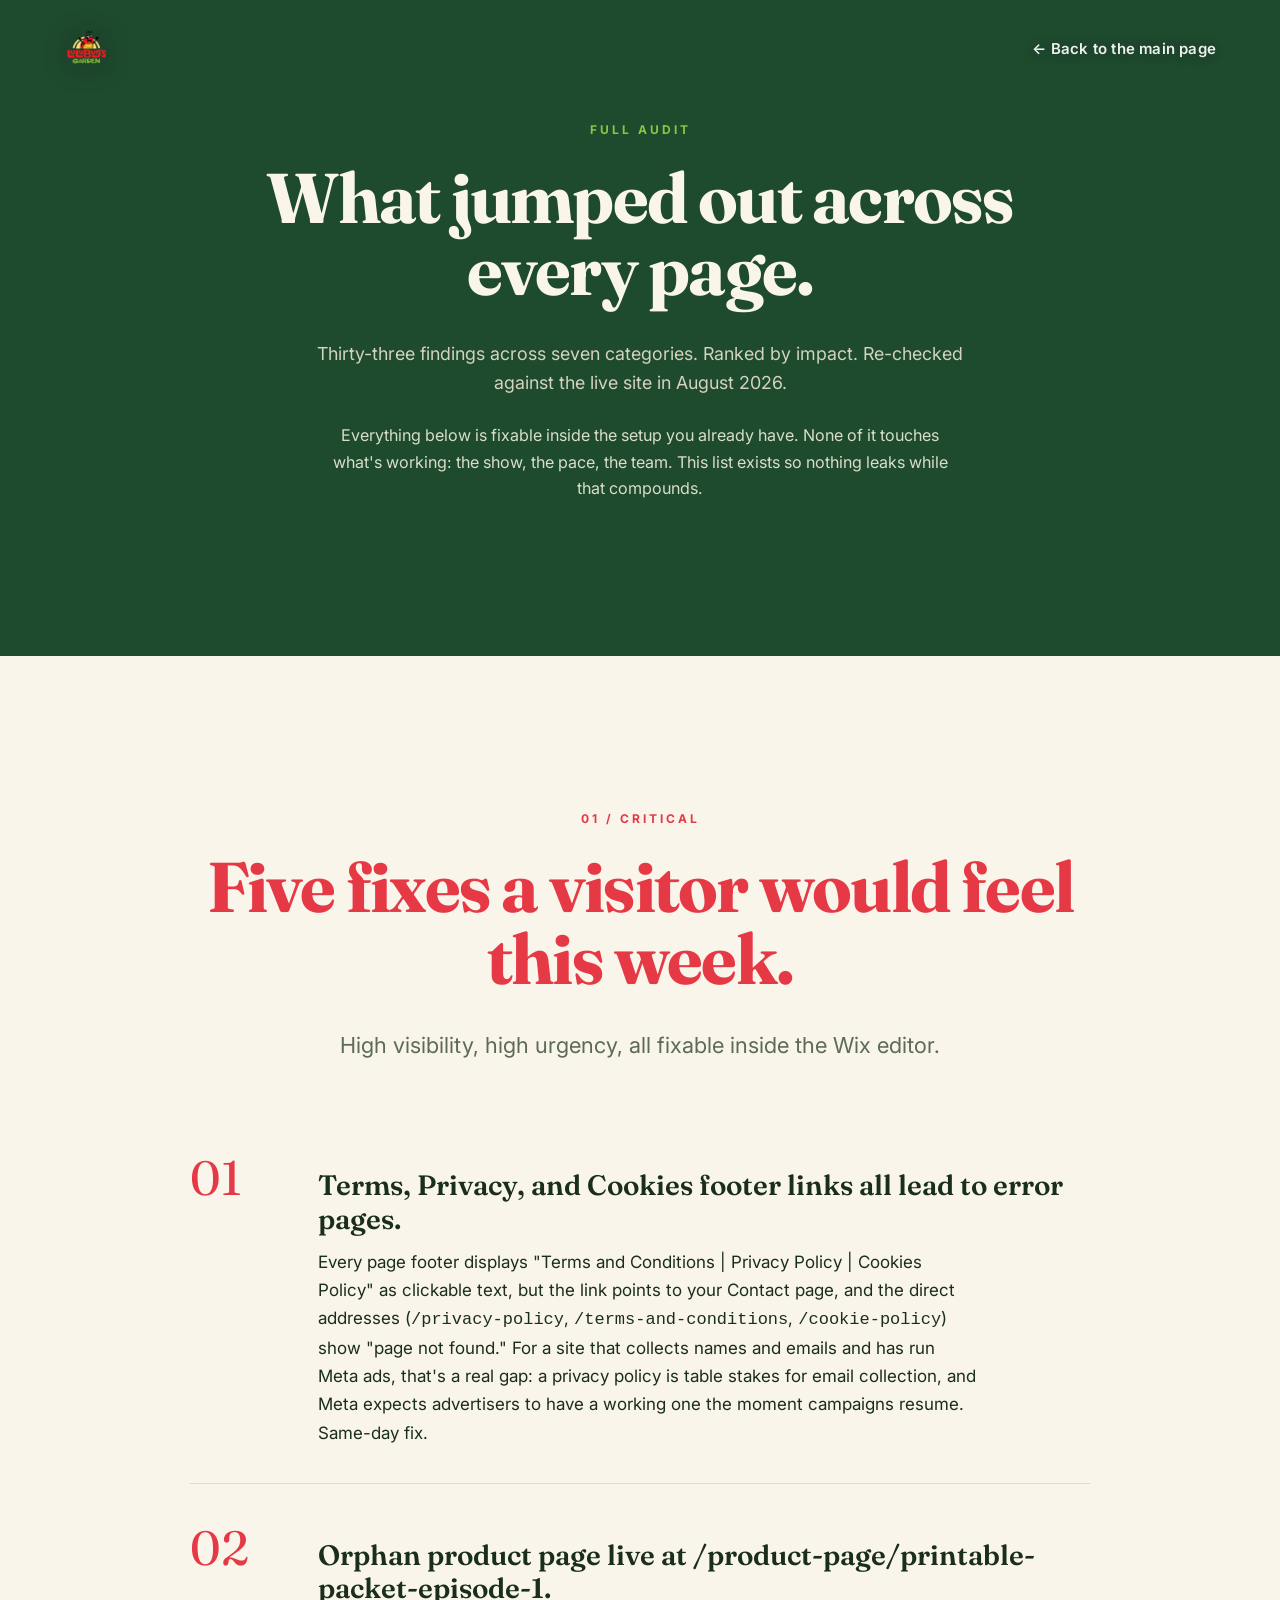
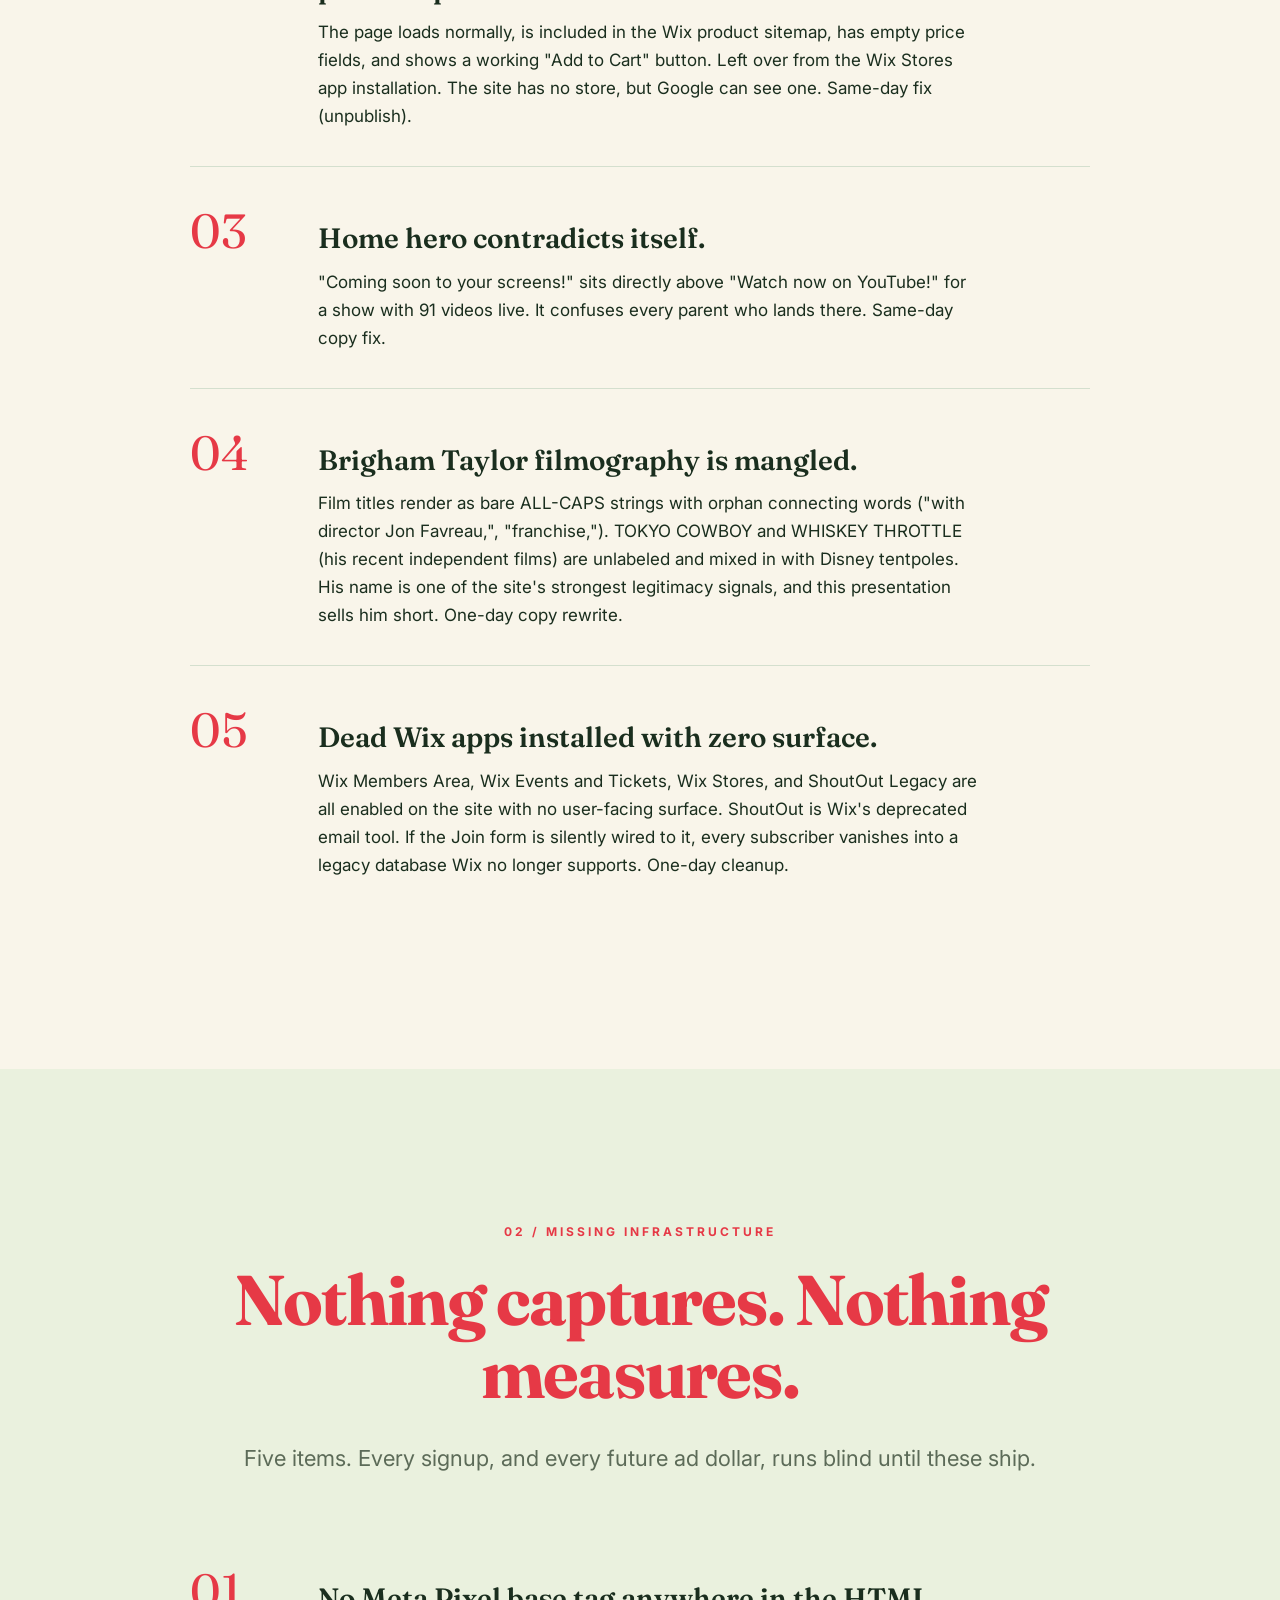
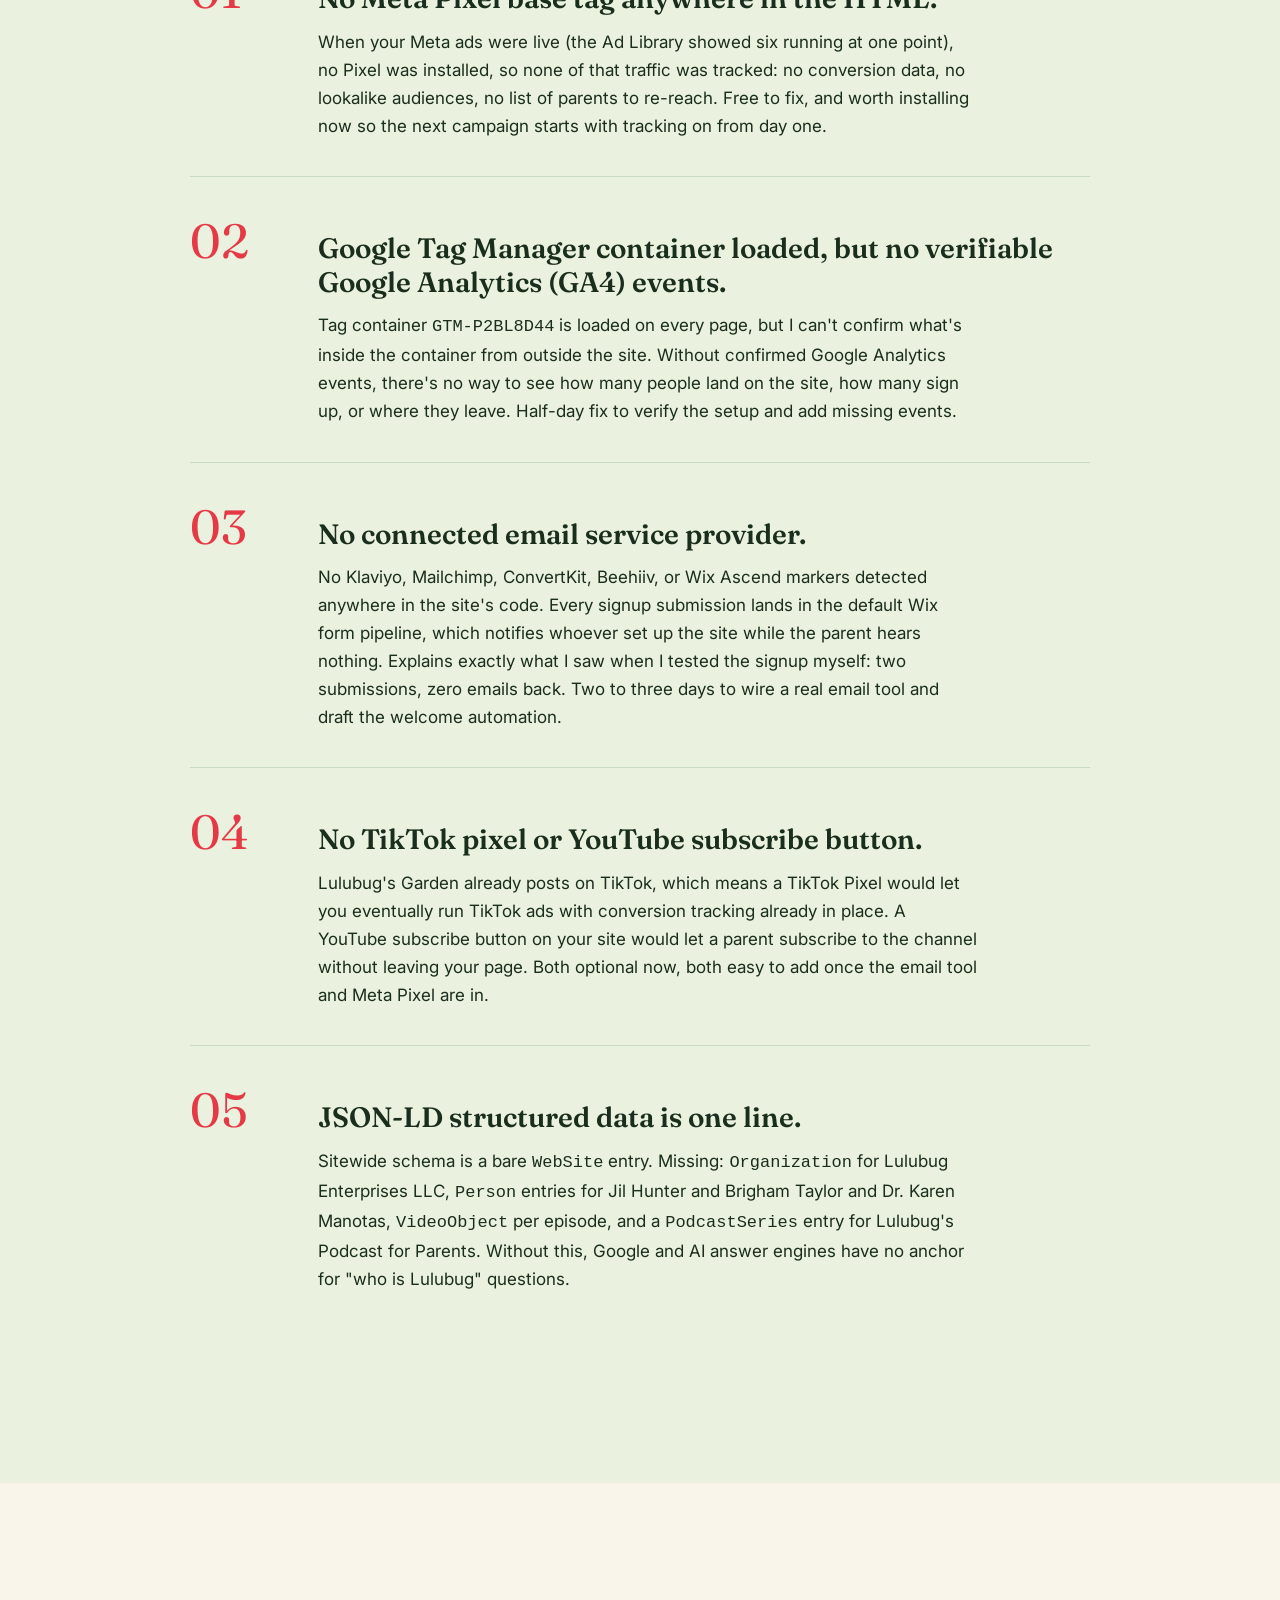
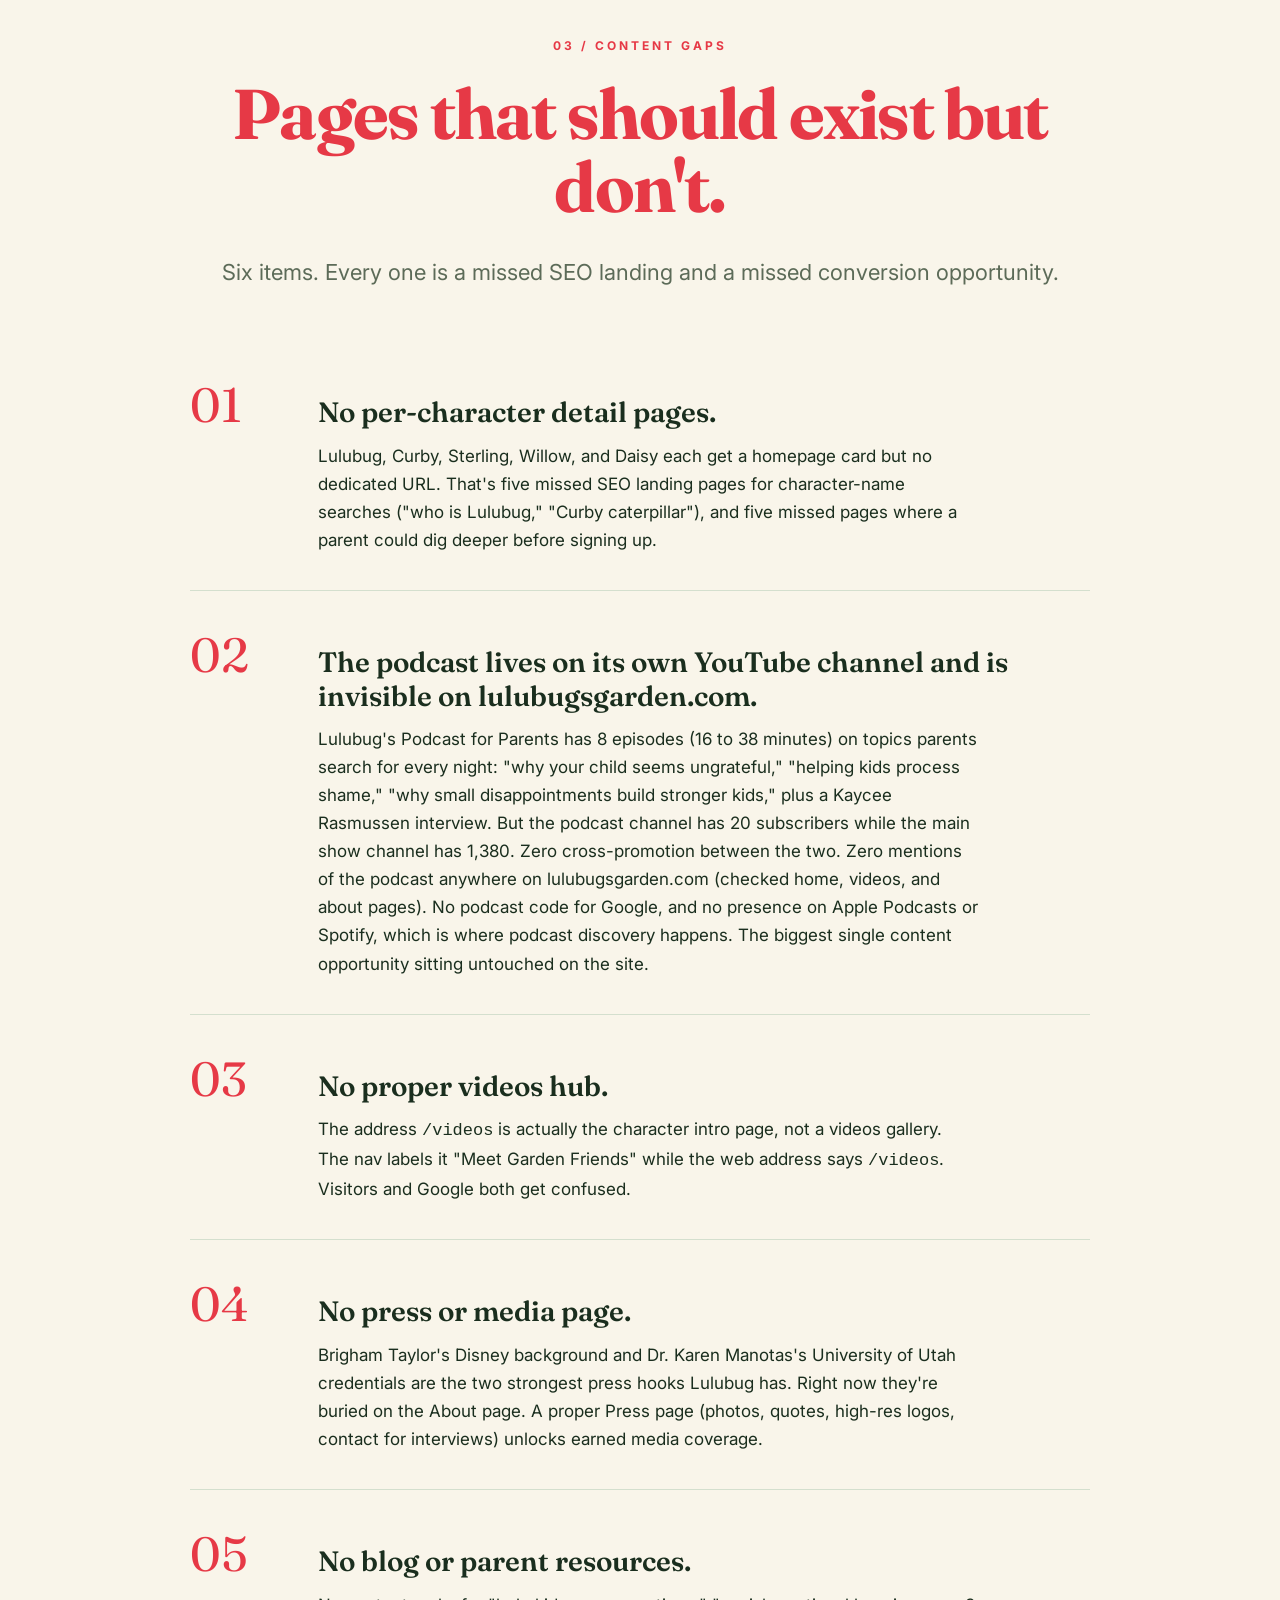
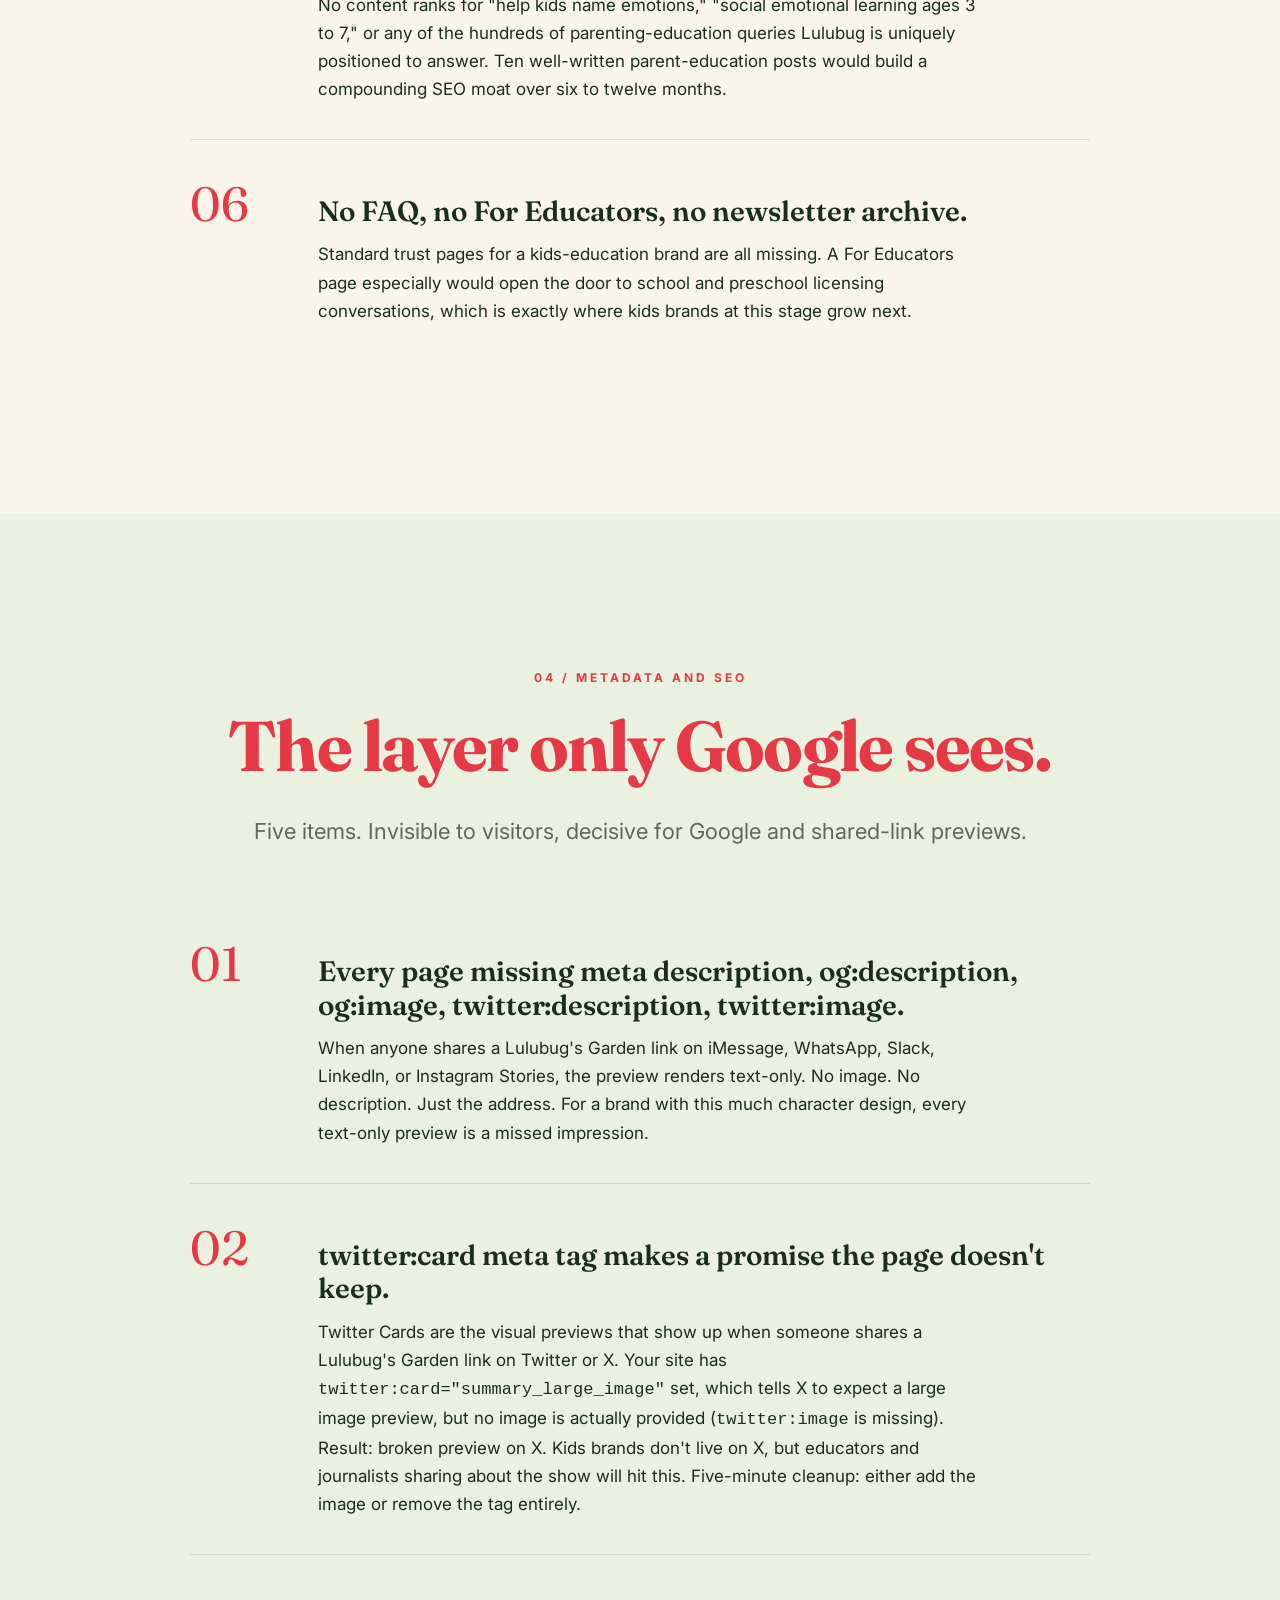
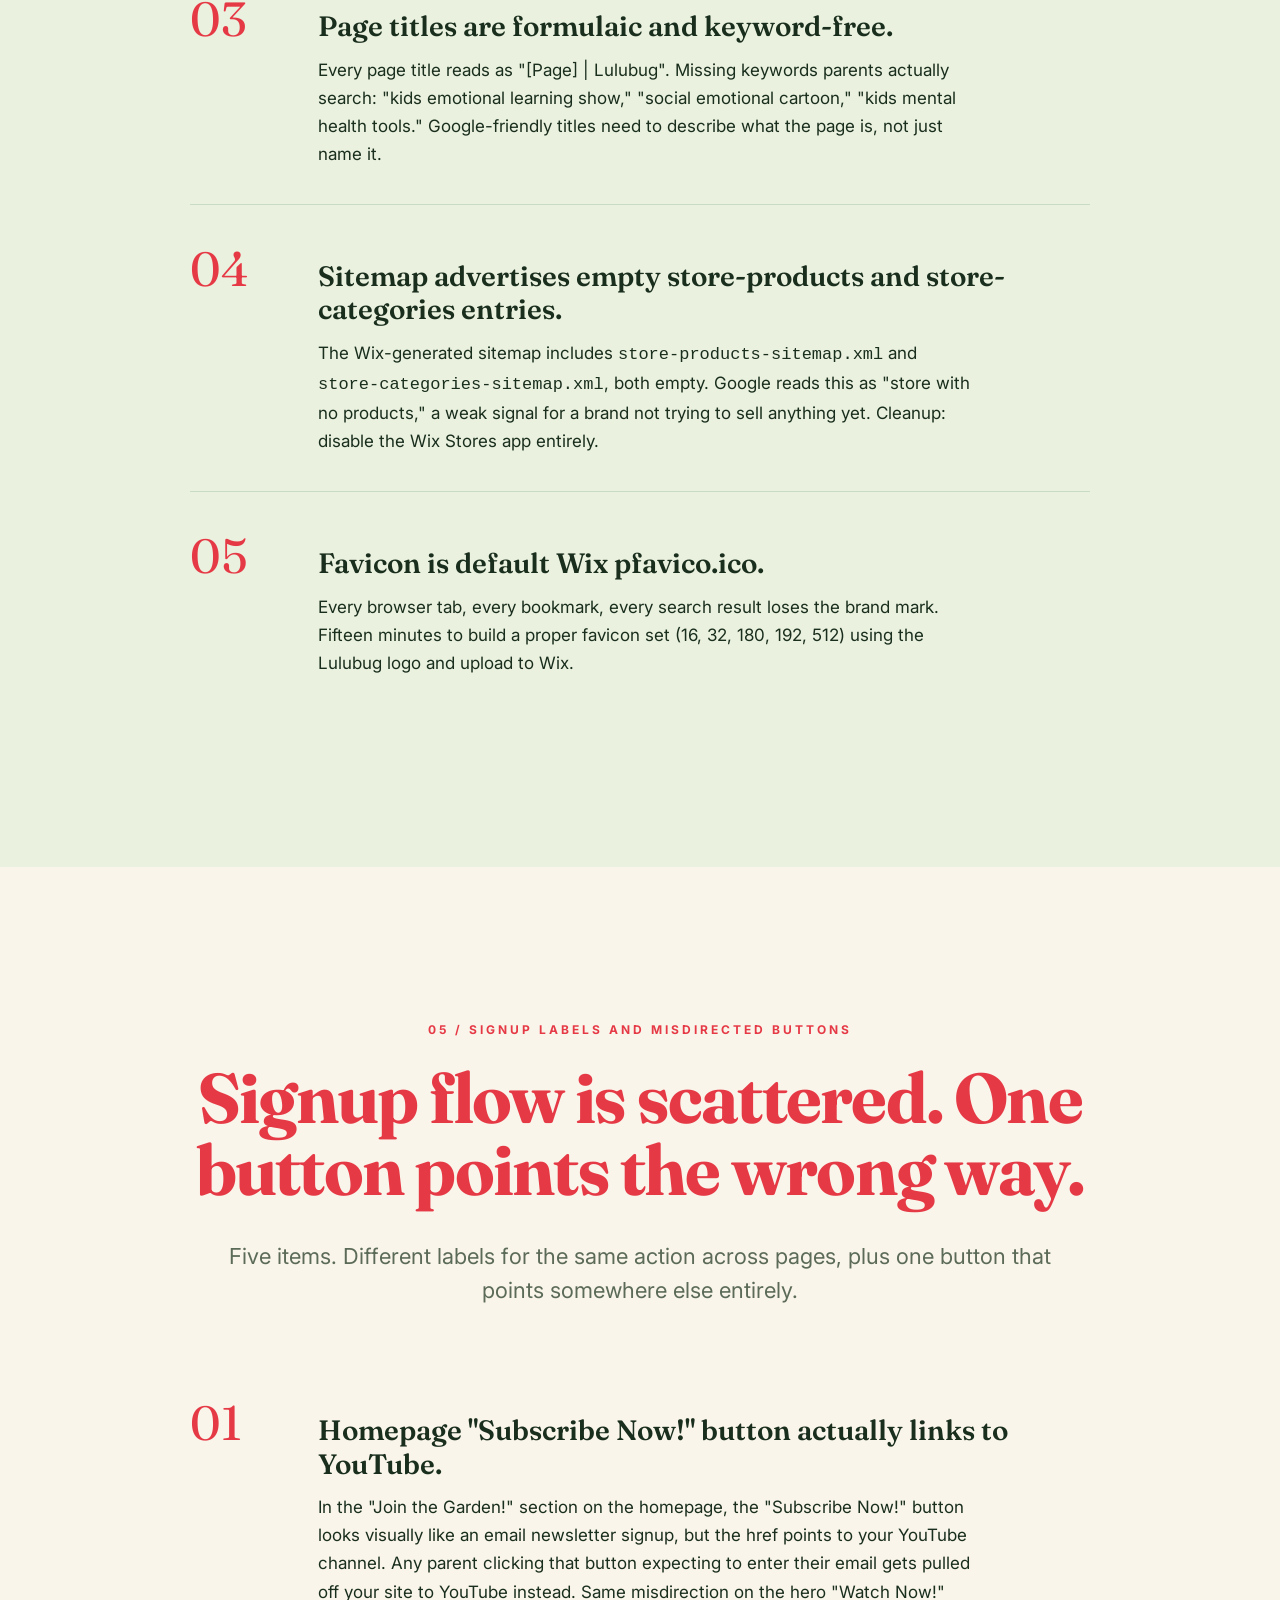
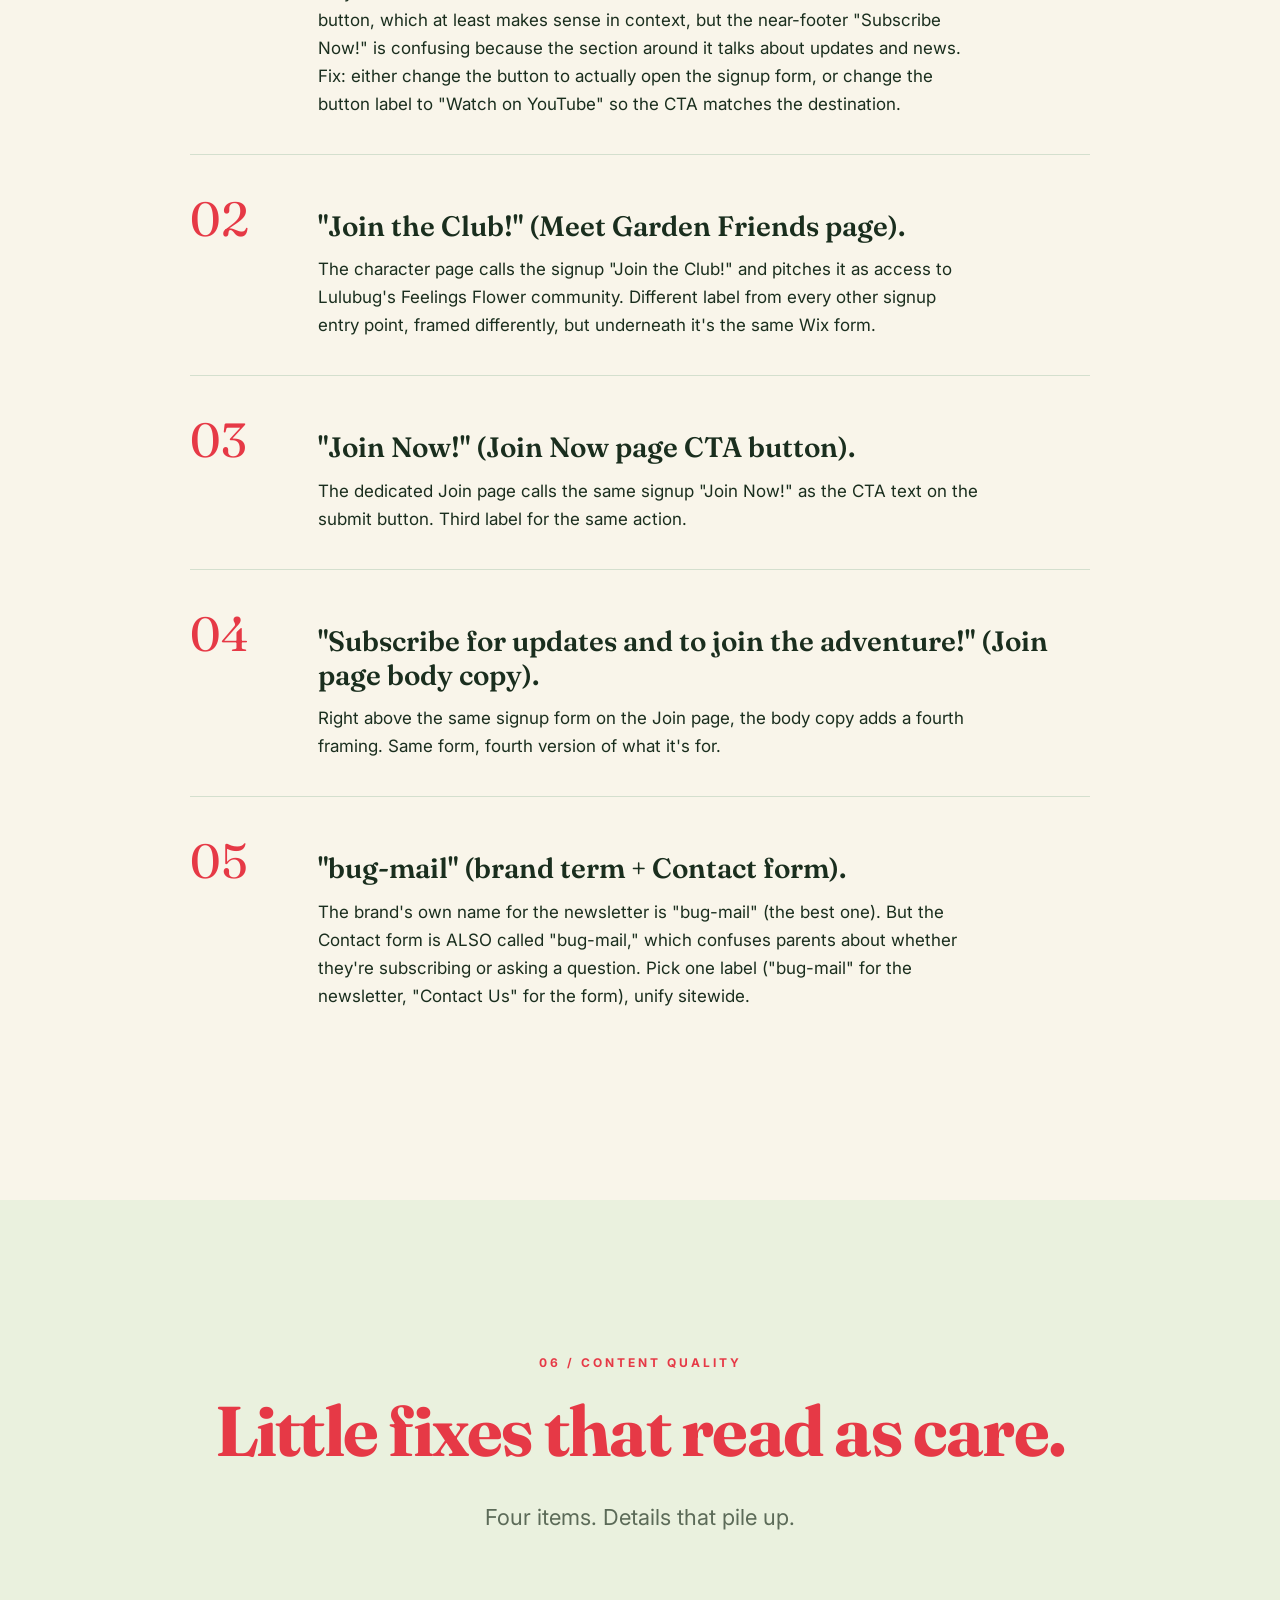
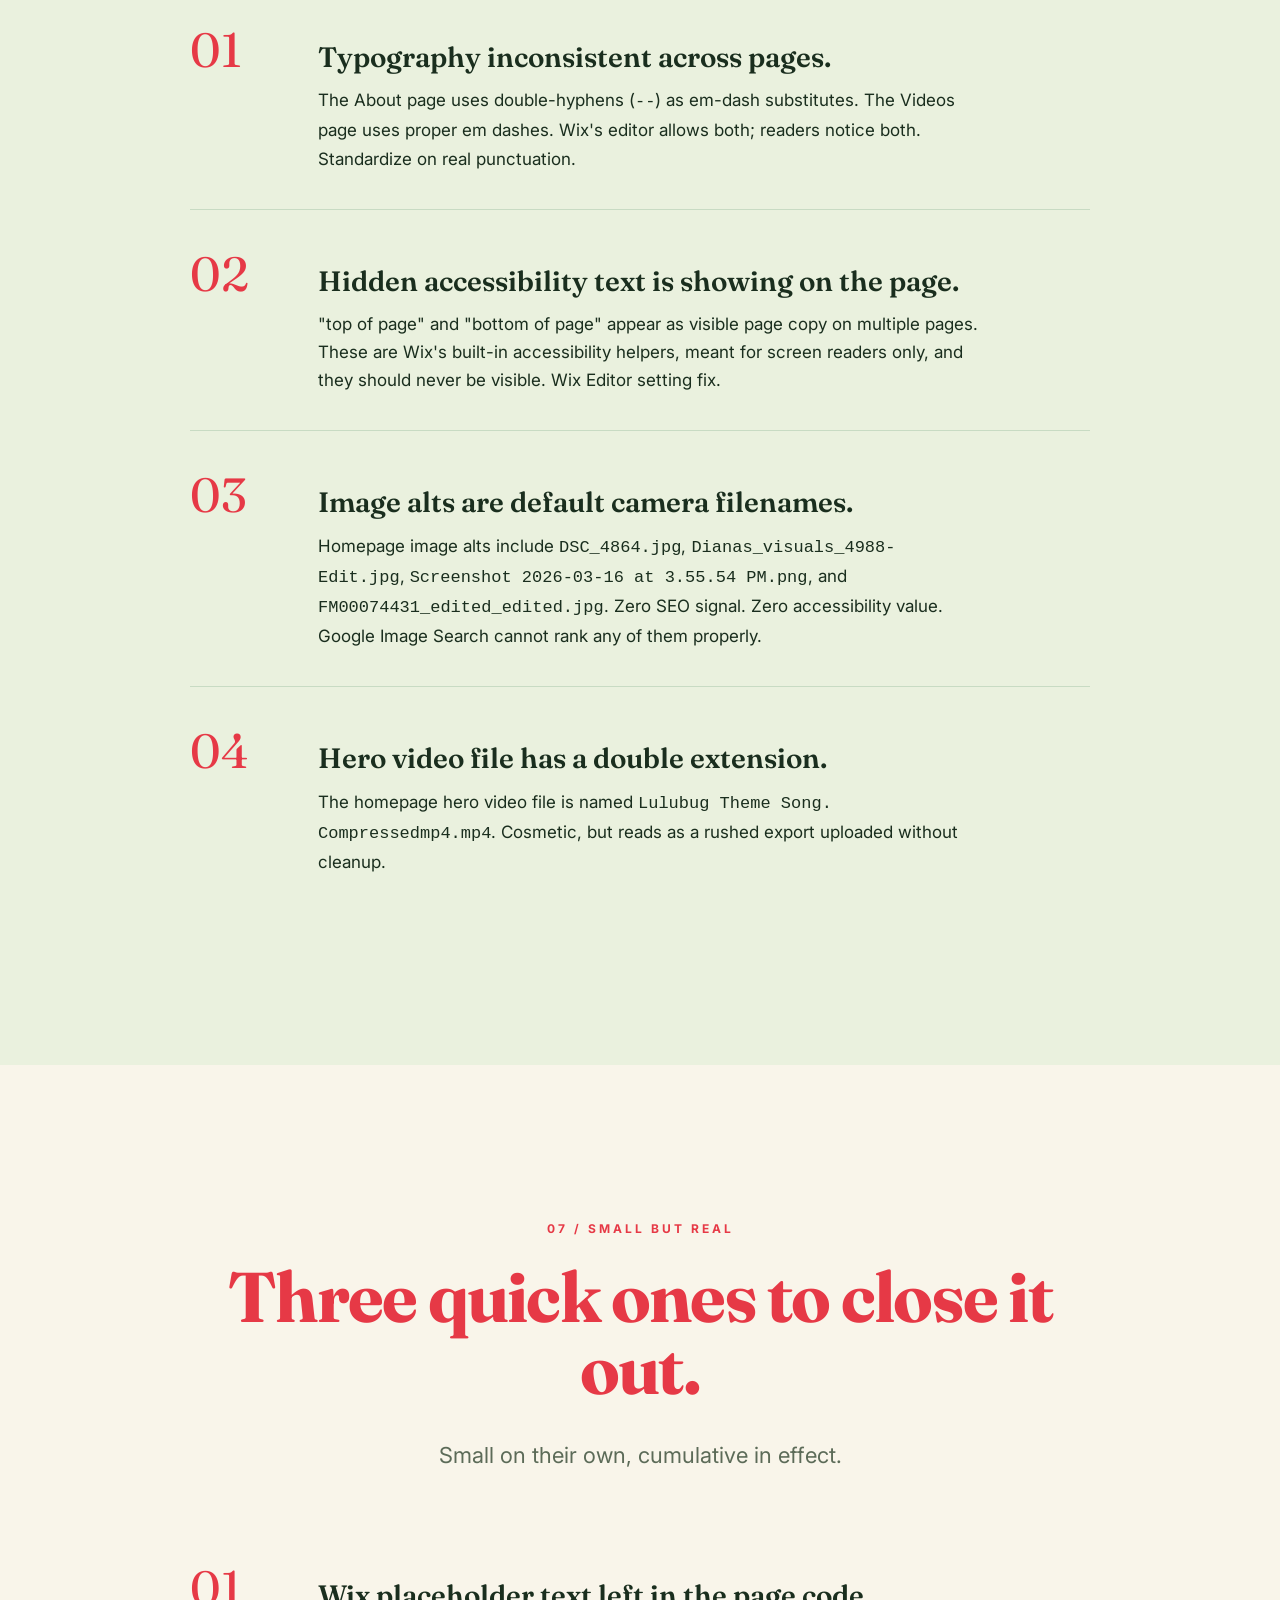
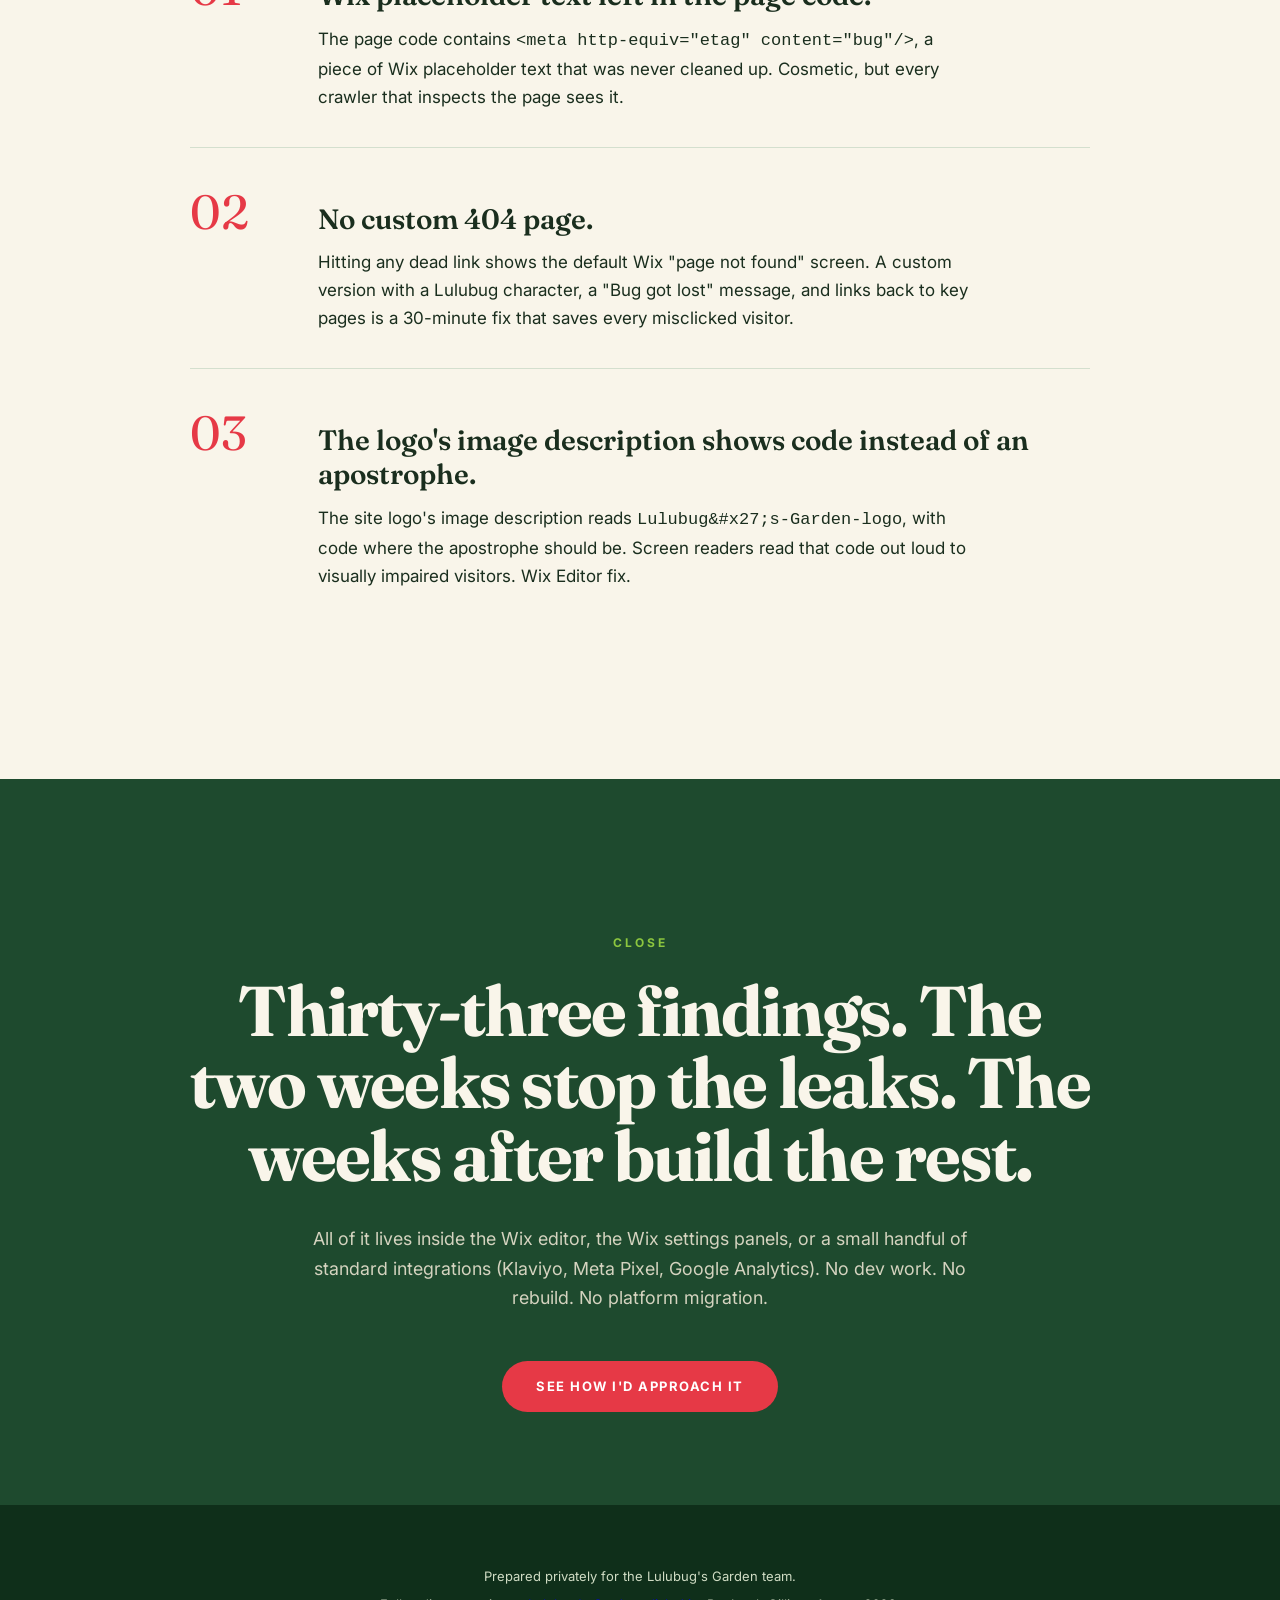
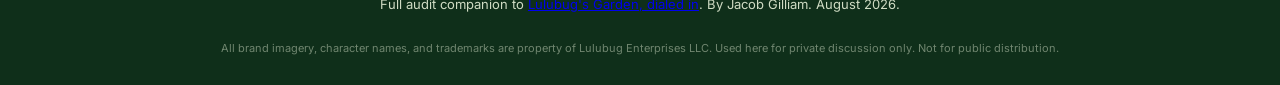
==== commit 41fc160e: "Language pass: kill the sound-stupid risks (v15) - Remove CCPA/CPRA claims (thresholds don't apply t" ====
--- a/audit.html
+++ b/audit.html
@@ -13,7 +13,7 @@
   <link rel="preconnect" href="https://fonts.googleapis.com" />
   <link rel="preconnect" href="https://fonts.gstatic.com" crossorigin />
   <link href="https://fonts.googleapis.com/css2?family=Fraunces:opsz,wght@9..144,400;9..144,500;9..144,600;9..144,700&family=Inter:wght@400;500;600;700&display=swap" rel="stylesheet" />
-  <link rel="stylesheet" href="styles.css?v=11" />
+  <link rel="stylesheet" href="styles.css?v=15" />
 </head>
 <body>
 
@@ -33,7 +33,7 @@
         <p class="eyebrow eyebrow-light">Full audit</p>
         <h1 class="display-1 display-light">What jumped out across every page.</h1>
         <p class="body-lg body-light">Thirty-three findings across seven categories. Ranked by impact. Re-checked against the live site in August 2026.</p>
-        <p class="body-lg body-light" style="margin-top: 20px; font-size: 0.95em; color: rgba(250,248,228,0.85);">Everything below is fixable in two weeks. None of it touches what's working: the show, the pace, the team. This list exists so nothing leaks while that compounds.</p>
+        <p class="body-lg body-light" style="margin-top: 20px; font-size: 0.95em; color: rgba(250,248,228,0.85);">Everything below is fixable inside the setup you already have. None of it touches what's working: the show, the pace, the team. This list exists so nothing leaks while that compounds.</p>
       </div>
     </section>
 
@@ -49,7 +49,7 @@
           <p class="audit-num">01</p>
           <div class="audit-body">
             <h3>Terms, Privacy, and Cookies footer links all lead to error pages.</h3>
-            <p>Every page footer displays "Terms and Conditions | Privacy Policy | Cookies Policy" as clickable text, but the link points to your Contact page, and the direct addresses (<code>/privacy-policy</code>, <code>/terms-and-conditions</code>, <code>/cookie-policy</code>) show "page not found." For a site that captures personal information (names and emails) and has run Meta ads, that's compliance exposure under California's privacy laws (CCPA and CPRA), and a Meta ad policy risk the moment campaigns resume. Same-day fix.</p>
+            <p>Every page footer displays "Terms and Conditions | Privacy Policy | Cookies Policy" as clickable text, but the link points to your Contact page, and the direct addresses (<code>/privacy-policy</code>, <code>/terms-and-conditions</code>, <code>/cookie-policy</code>) show "page not found." For a site that collects names and emails and has run Meta ads, that's a real gap: a privacy policy is table stakes for email collection, and Meta expects advertisers to have a working one the moment campaigns resume. Same-day fix.</p>
           </div>
         </article>
         <article class="audit-item">
@@ -115,7 +115,7 @@
         <article class="audit-item">
           <p class="audit-num">04</p>
           <div class="audit-body">
-            <h3>No TikTok pixel or YouTube subscribe SDK.</h3>
+            <h3>No TikTok pixel or YouTube subscribe button.</h3>
             <p>Lulubug's Garden already posts on TikTok, which means a TikTok Pixel would let you eventually run TikTok ads with conversion tracking already in place. A YouTube subscribe button on your site would let a parent subscribe to the channel without leaving your page. Both optional now, both easy to add once the email tool and Meta Pixel are in.</p>
           </div>
         </article>
@@ -155,7 +155,7 @@
           <p class="audit-num">03</p>
           <div class="audit-body">
             <h3>No proper videos hub.</h3>
-            <p>The URL <code>/videos</code> is actually the character intro page, not a videos gallery. The nav labels it "Meet Garden Friends" while the URL slug is <code>/videos</code>. Users and Google both get confused.</p>
+            <p>The address <code>/videos</code> is actually the character intro page, not a videos gallery. The nav labels it "Meet Garden Friends" while the web address says <code>/videos</code>. Visitors and Google both get confused.</p>
           </div>
         </article>
         <article class="audit-item">
@@ -292,8 +292,8 @@
         <article class="audit-item">
           <p class="audit-num">02</p>
           <div class="audit-body">
-            <h3>Wix accessibility skip-nav strings render as visible text.</h3>
-            <p>"top of page" and "bottom of page" appear as visible page copy on multiple pages. These are Wix's built-in skip-nav a11y helpers, and they should never be visible. Wix Editor setting fix.</p>
+            <h3>Hidden accessibility text is showing on the page.</h3>
+            <p>"top of page" and "bottom of page" appear as visible page copy on multiple pages. These are Wix's built-in accessibility helpers, meant for screen readers only, and they should never be visible. Wix Editor setting fix.</p>
           </div>
         </article>
         <article class="audit-item">
@@ -324,8 +324,8 @@
         <article class="audit-item">
           <p class="audit-num">01</p>
           <div class="audit-body">
-            <h3>Wix placeholder ETag tag shipped to production.</h3>
-            <p>The HTML head contains <code>&lt;meta http-equiv="etag" content="bug"/&gt;</code>: Wix placeholder text left in the head. Cosmetic, but every crawler that inspects the page sees it.</p>
+            <h3>Wix placeholder text left in the page code.</h3>
+            <p>The page code contains <code>&lt;meta http-equiv="etag" content="bug"/&gt;</code>, a piece of Wix placeholder text that was never cleaned up. Cosmetic, but every crawler that inspects the page sees it.</p>
           </div>
         </article>
         <article class="audit-item">
@@ -338,8 +338,8 @@
         <article class="audit-item">
           <p class="audit-num">03</p>
           <div class="audit-body">
-            <h3>Escaped-apostrophe alt text on the logo.</h3>
-            <p>The site logo's image alt renders as <code>Lulubug&amp;#x27;s-Garden-logo</code> (HTML-entity-encoded apostrophe). Screen readers announce the entity code, not the apostrophe. Wix Editor fix.</p>
+            <h3>The logo's image description shows code instead of an apostrophe.</h3>
+            <p>The site logo's image description reads <code>Lulubug&amp;#x27;s-Garden-logo</code>, with code where the apostrophe should be. Screen readers read that code out loud to visually impaired visitors. Wix Editor fix.</p>
           </div>
         </article>
       </div>
@@ -349,7 +349,7 @@
     <section class="section section-forest section-final">
       <div class="container container-narrow center-head">
         <p class="eyebrow eyebrow-light">Close</p>
-        <h2 class="display-1 display-light">Thirty-three findings. Every one that costs you money fits in the two weeks.</h2>
+        <h2 class="display-1 display-light">Thirty-three findings. The two weeks stop the leaks. The weeks after build the rest.</h2>
         <p class="body-lg body-light">All of it lives inside the Wix editor, the Wix settings panels, or a small handful of standard integrations (Klaviyo, Meta Pixel, Google Analytics). No dev work. No rebuild. No platform migration.</p>
         <div style="margin-top: 48px;">
           <a href="index.html" class="btn">See how I'd approach it</a>
@@ -366,6 +366,6 @@
 
   </main>
 
-  <script src="main.js?v=11"></script>
+  <script src="main.js?v=15"></script>
 </body>
 </html>
--- a/styles.css
+++ b/styles.css
@@ -2785,3 +2785,18 @@
   color: var(--ink-muted);
   margin: -6px 0 18px;
 }
+
+
+/* Bridge + podcast email span the full finding width so they center on the page, not the offset text column */
+.audit-item > .bridge,
+.audit-item > .podcast-email-fig {
+  grid-column: 1 / -1;
+}
+
+/* Outcome sentence inside cluster cards (replaces duplicate deliverable lists) */
+.cluster-line {
+  font-size: 15px;
+  line-height: 1.6;
+  color: var(--ink);
+  margin: 0;
+}
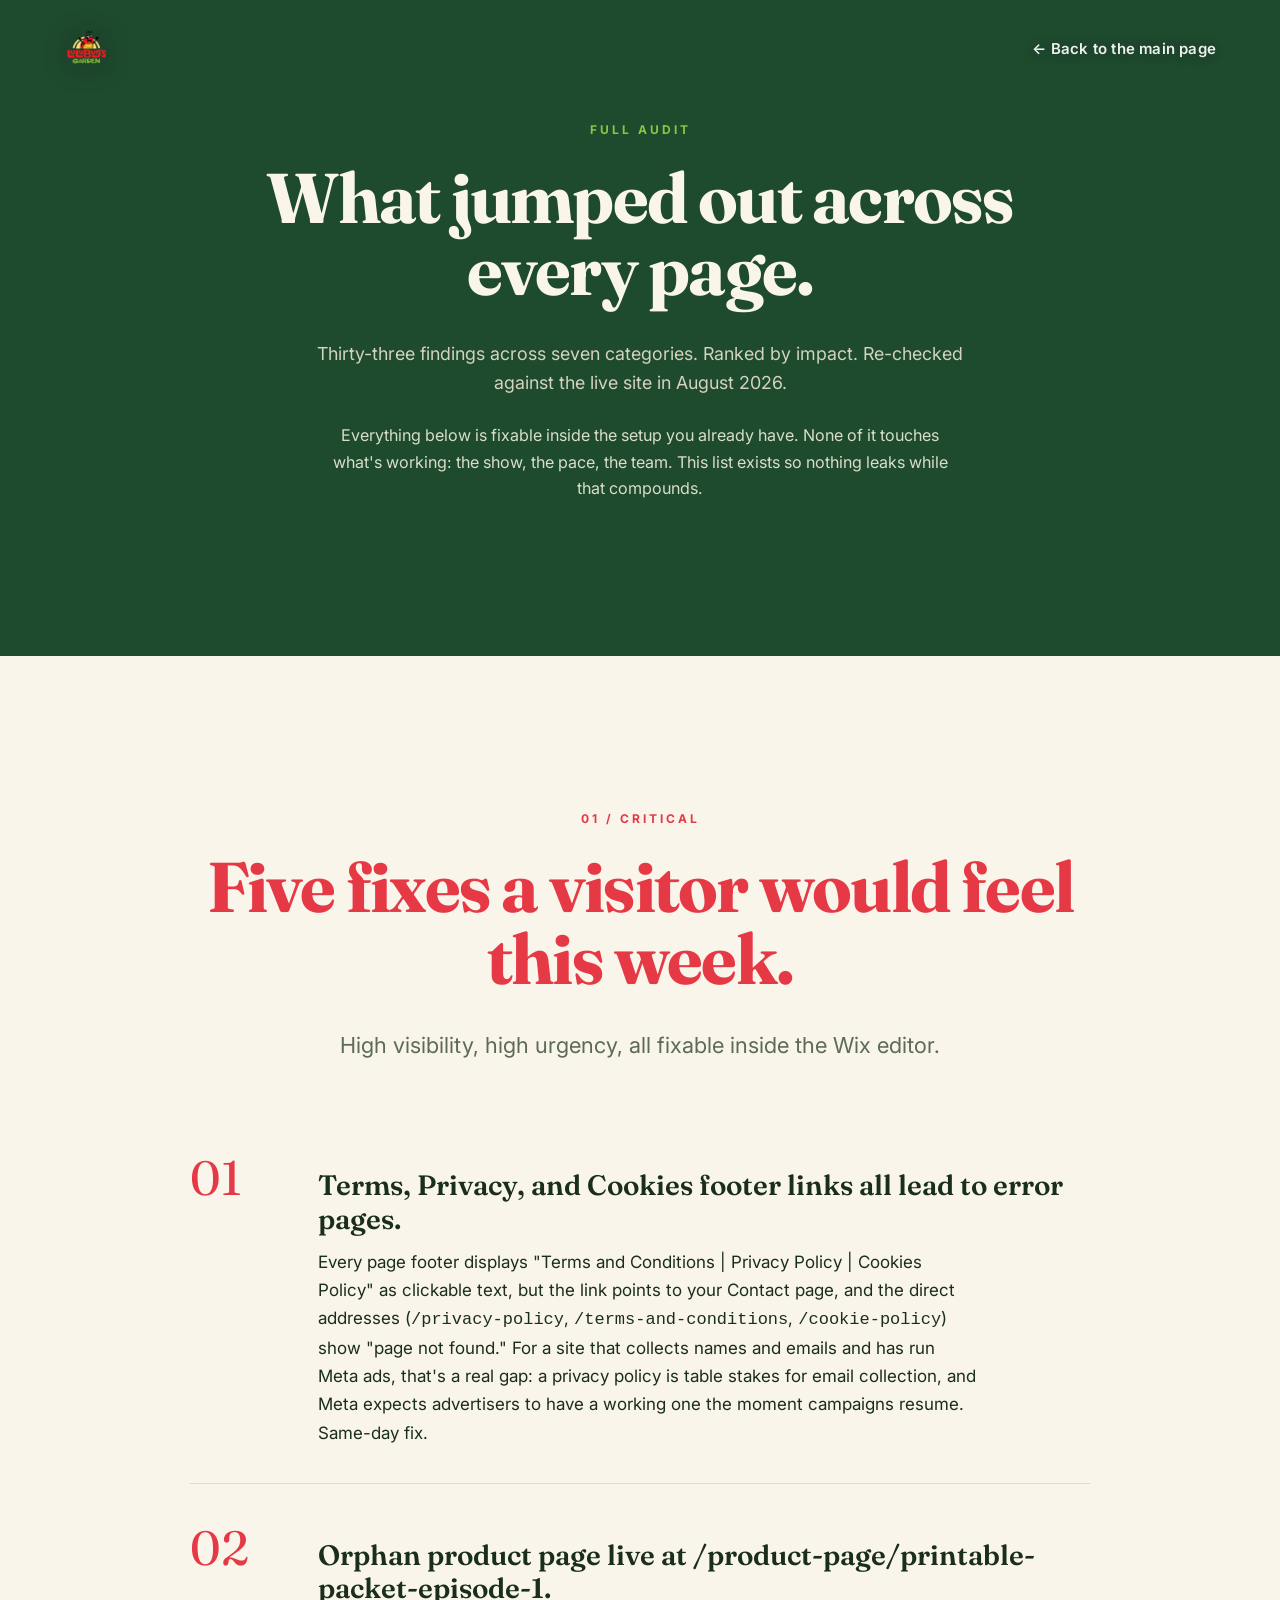
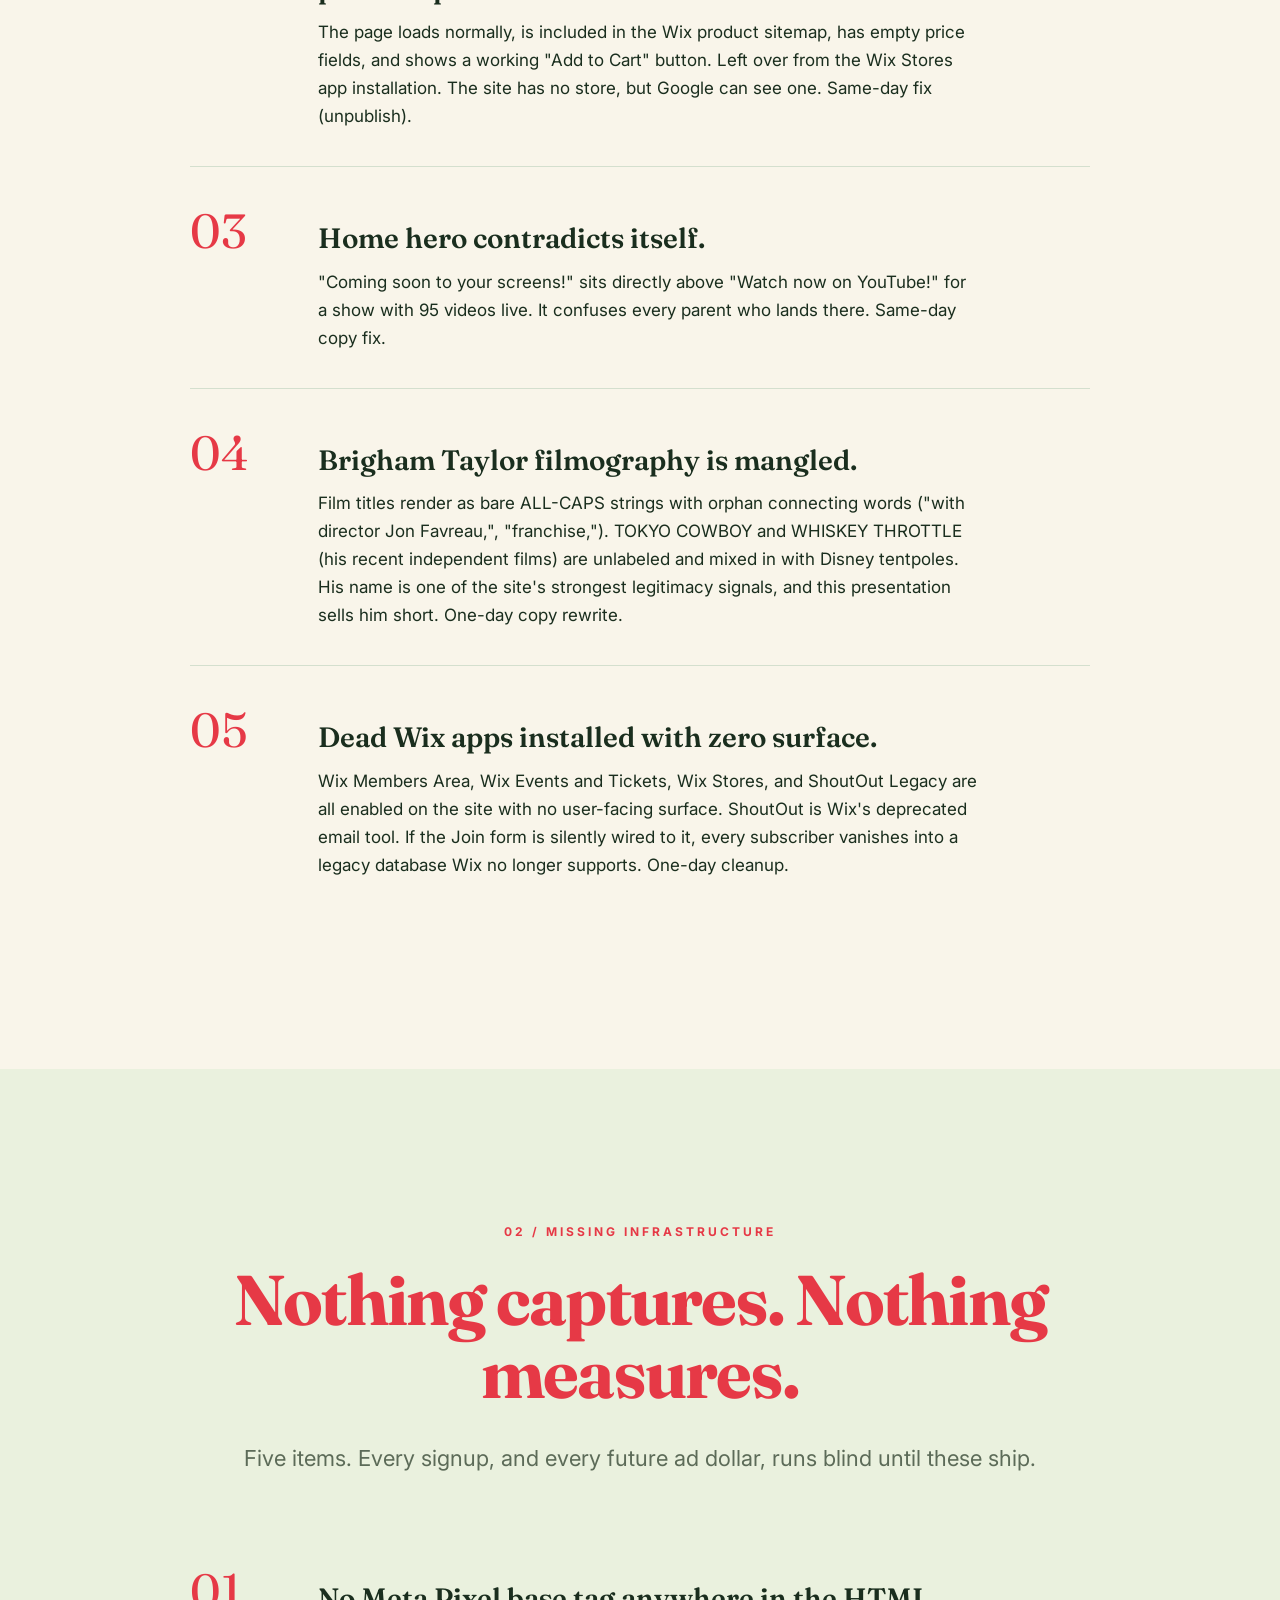
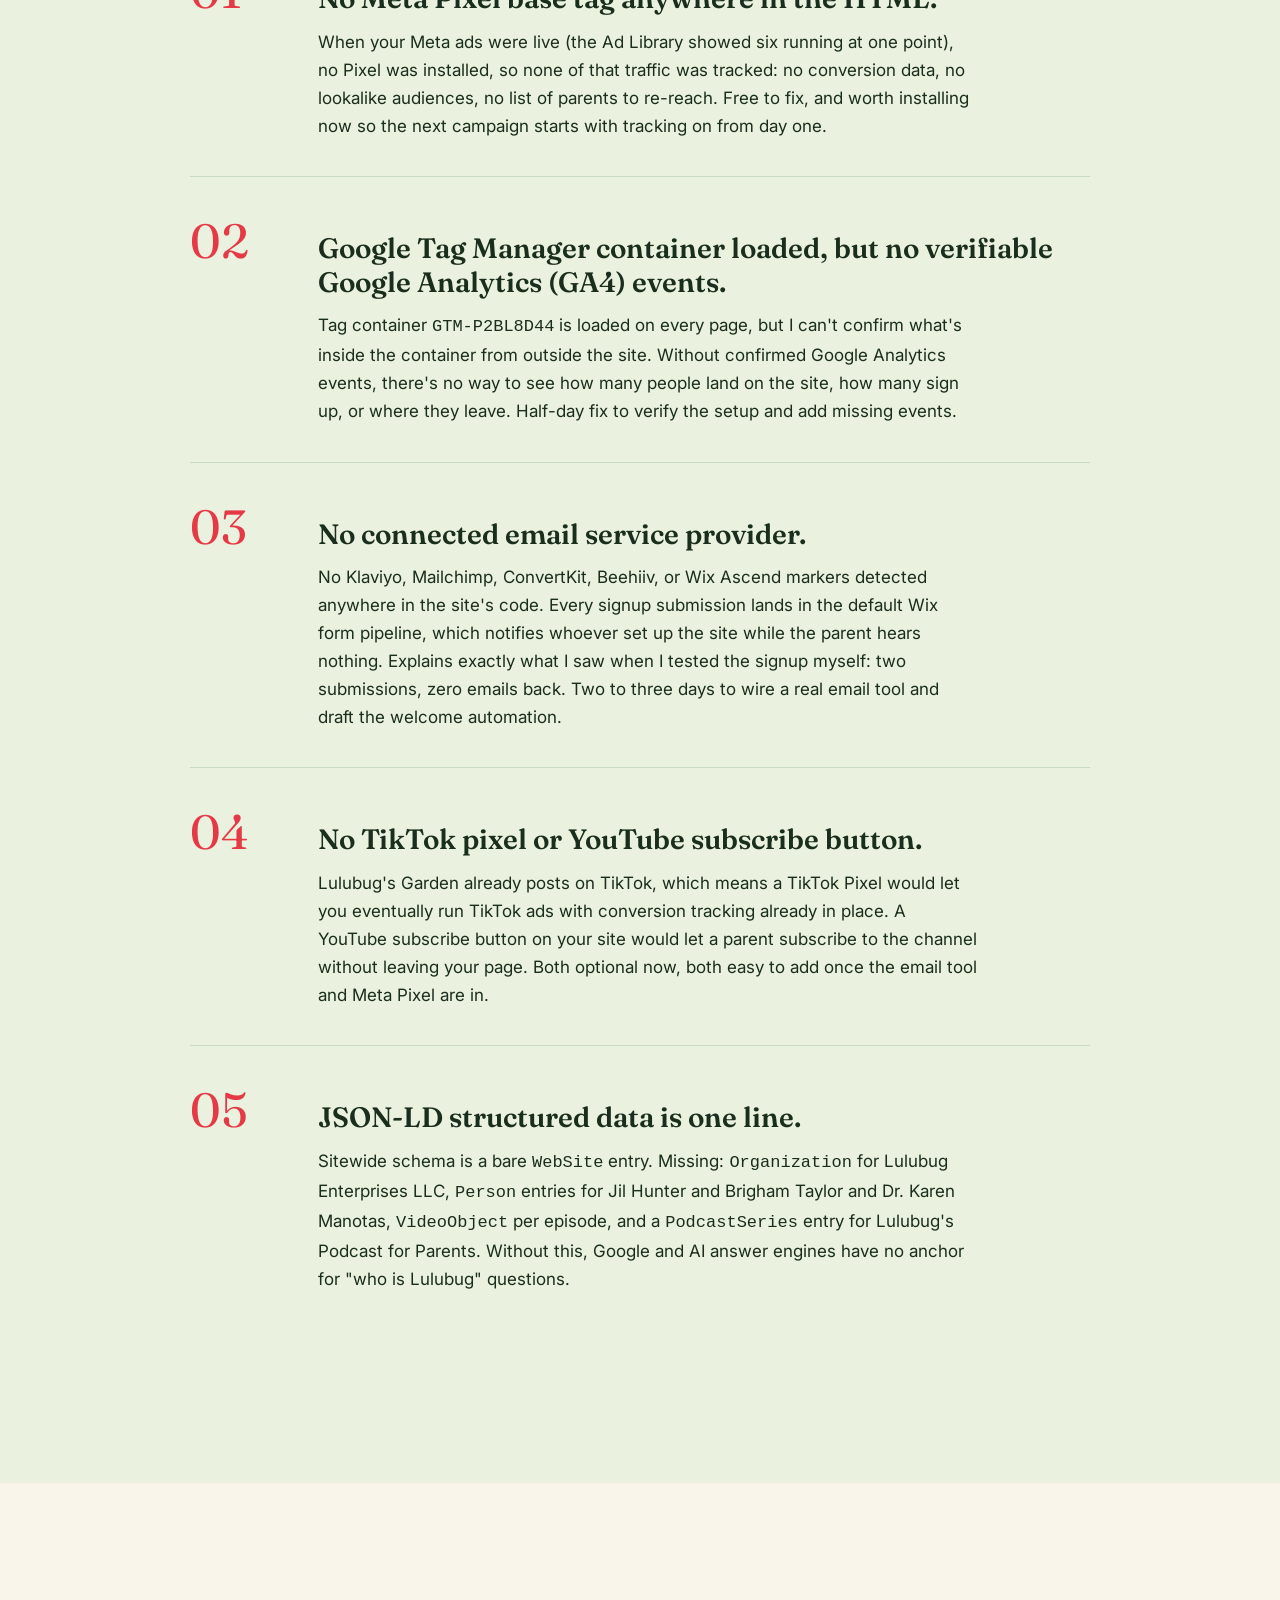
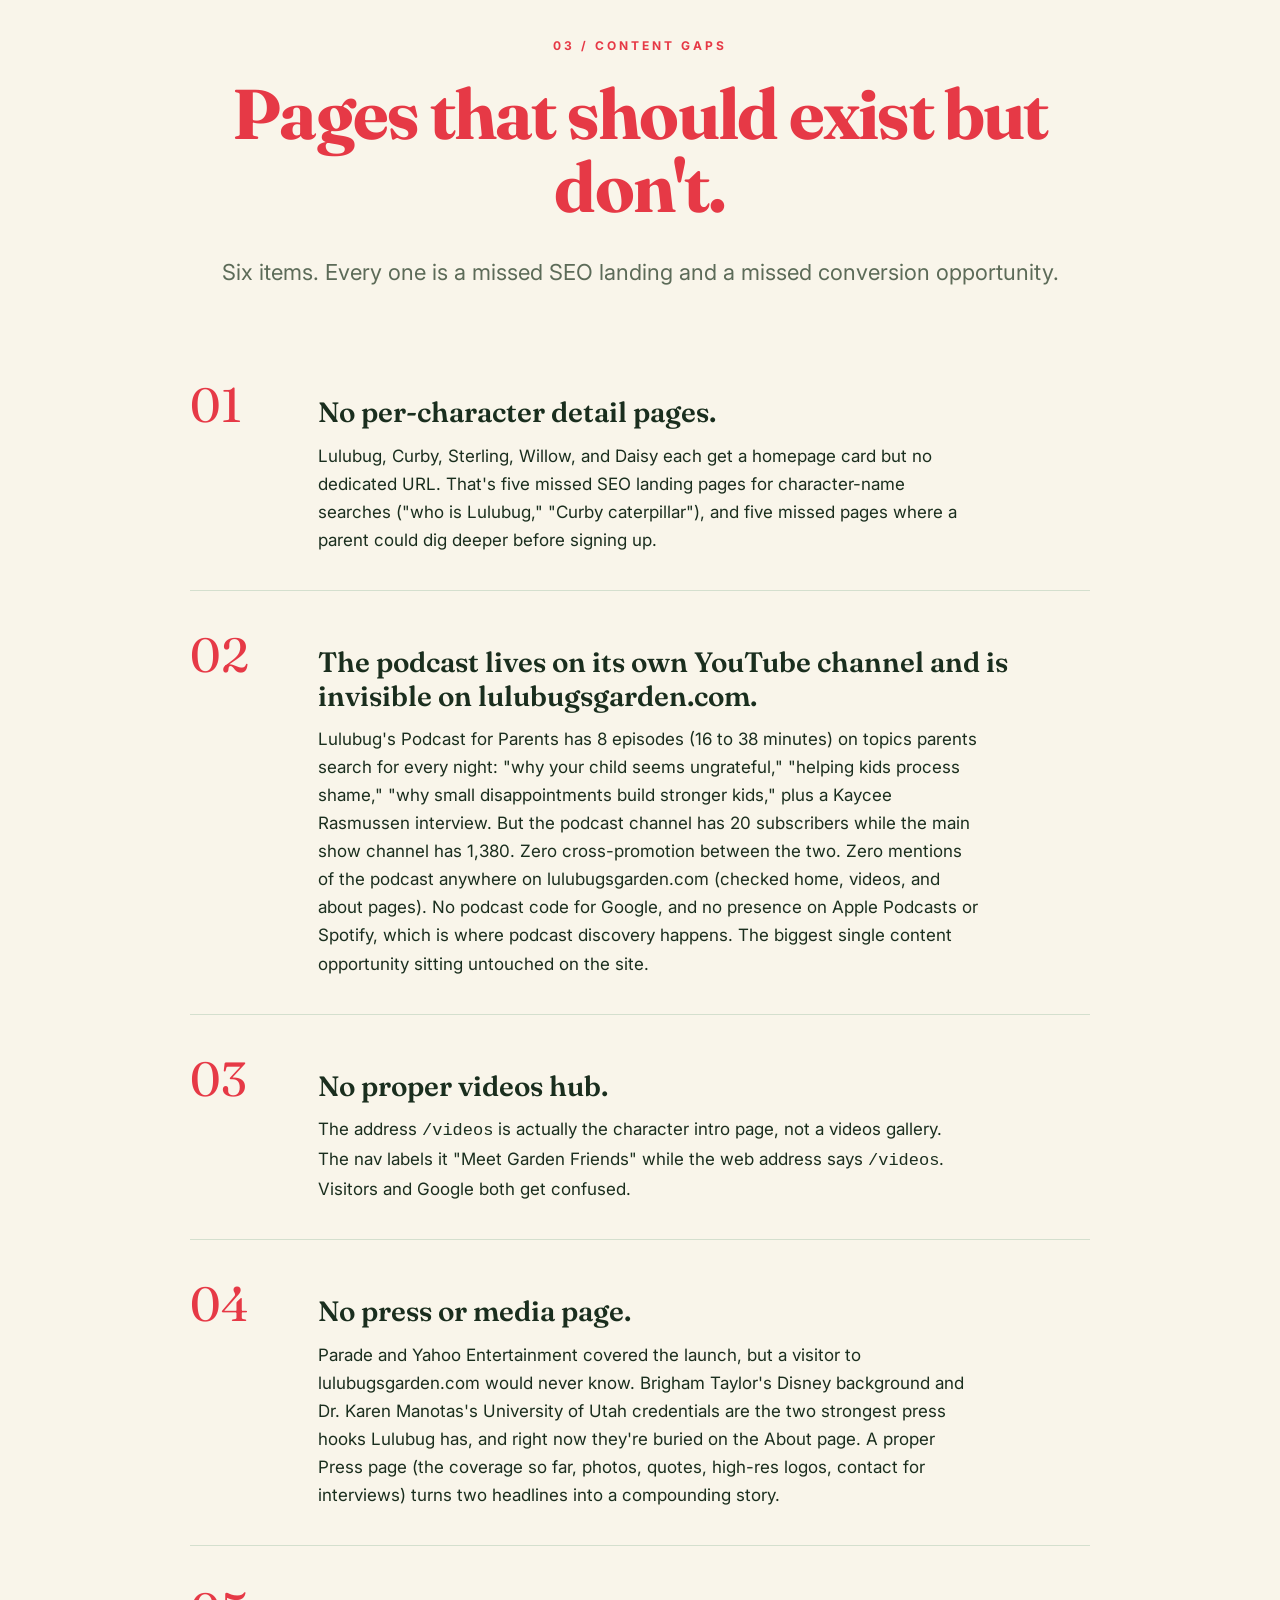
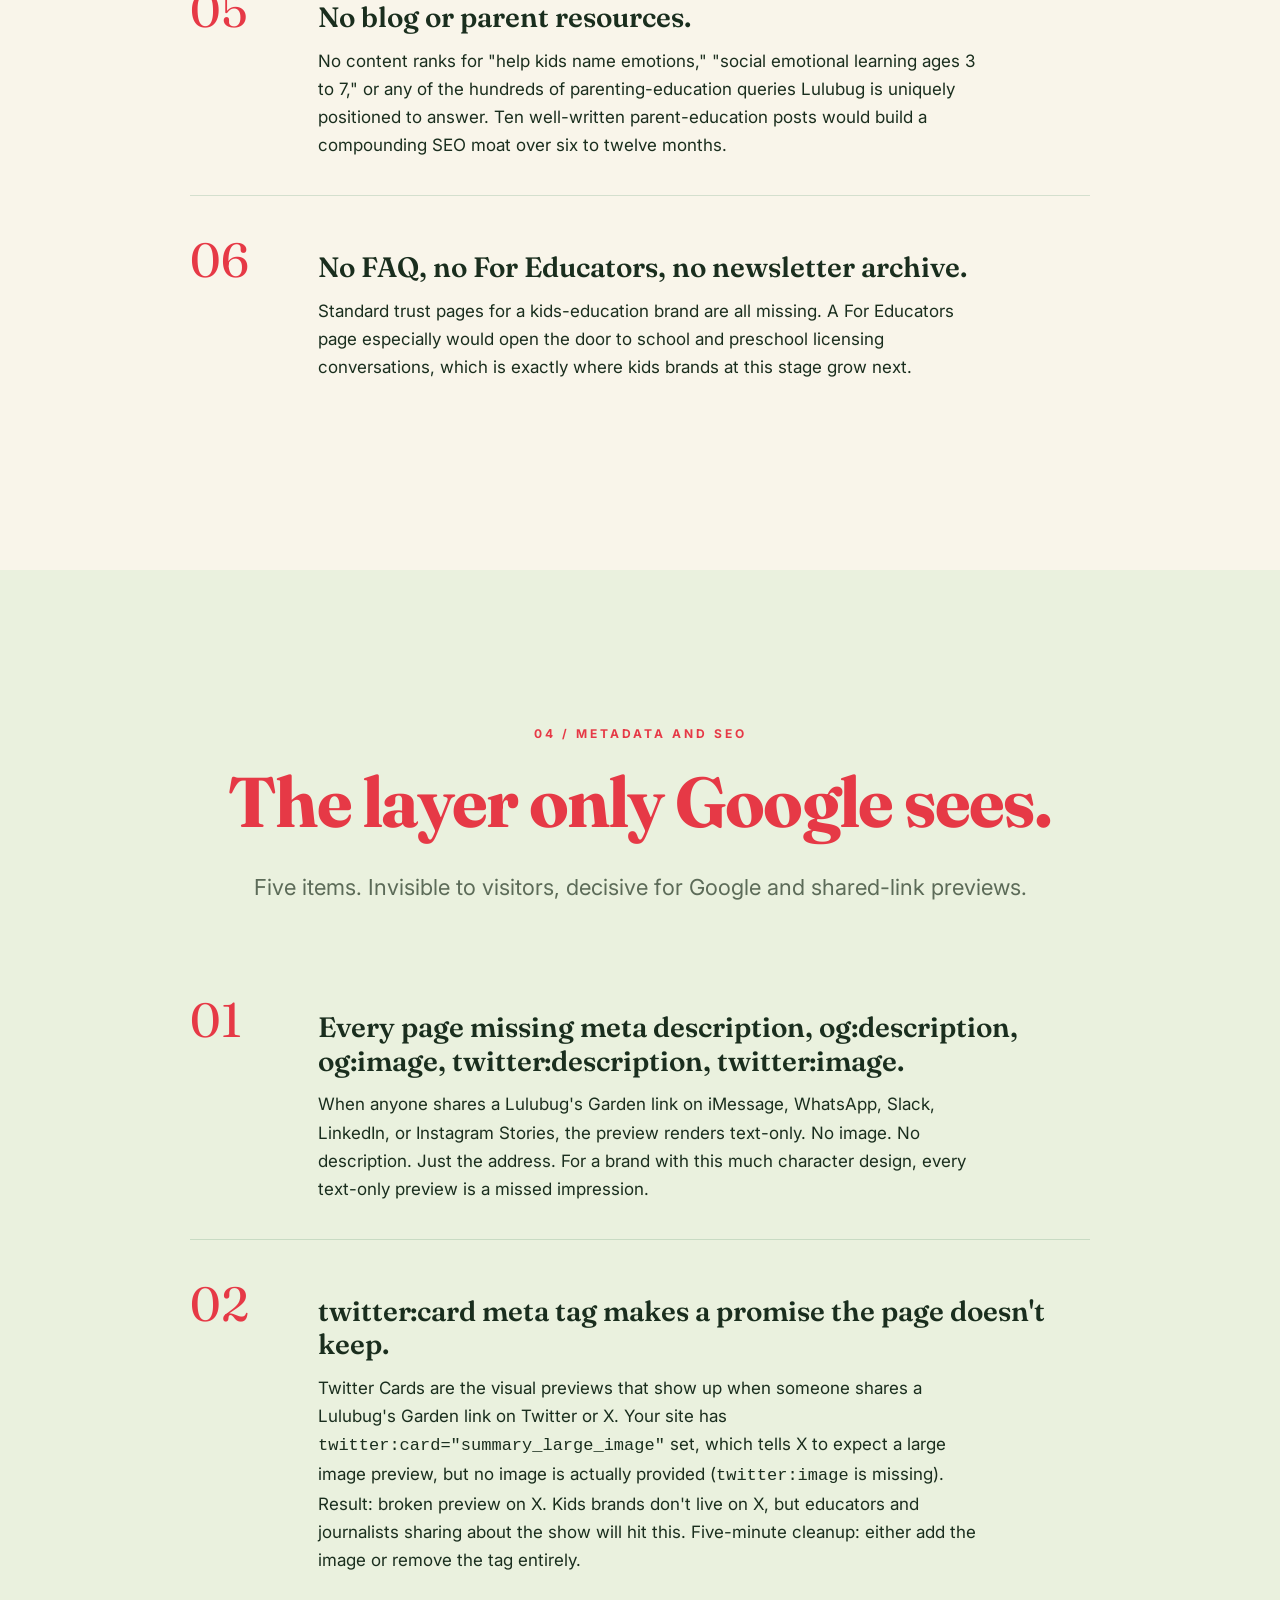
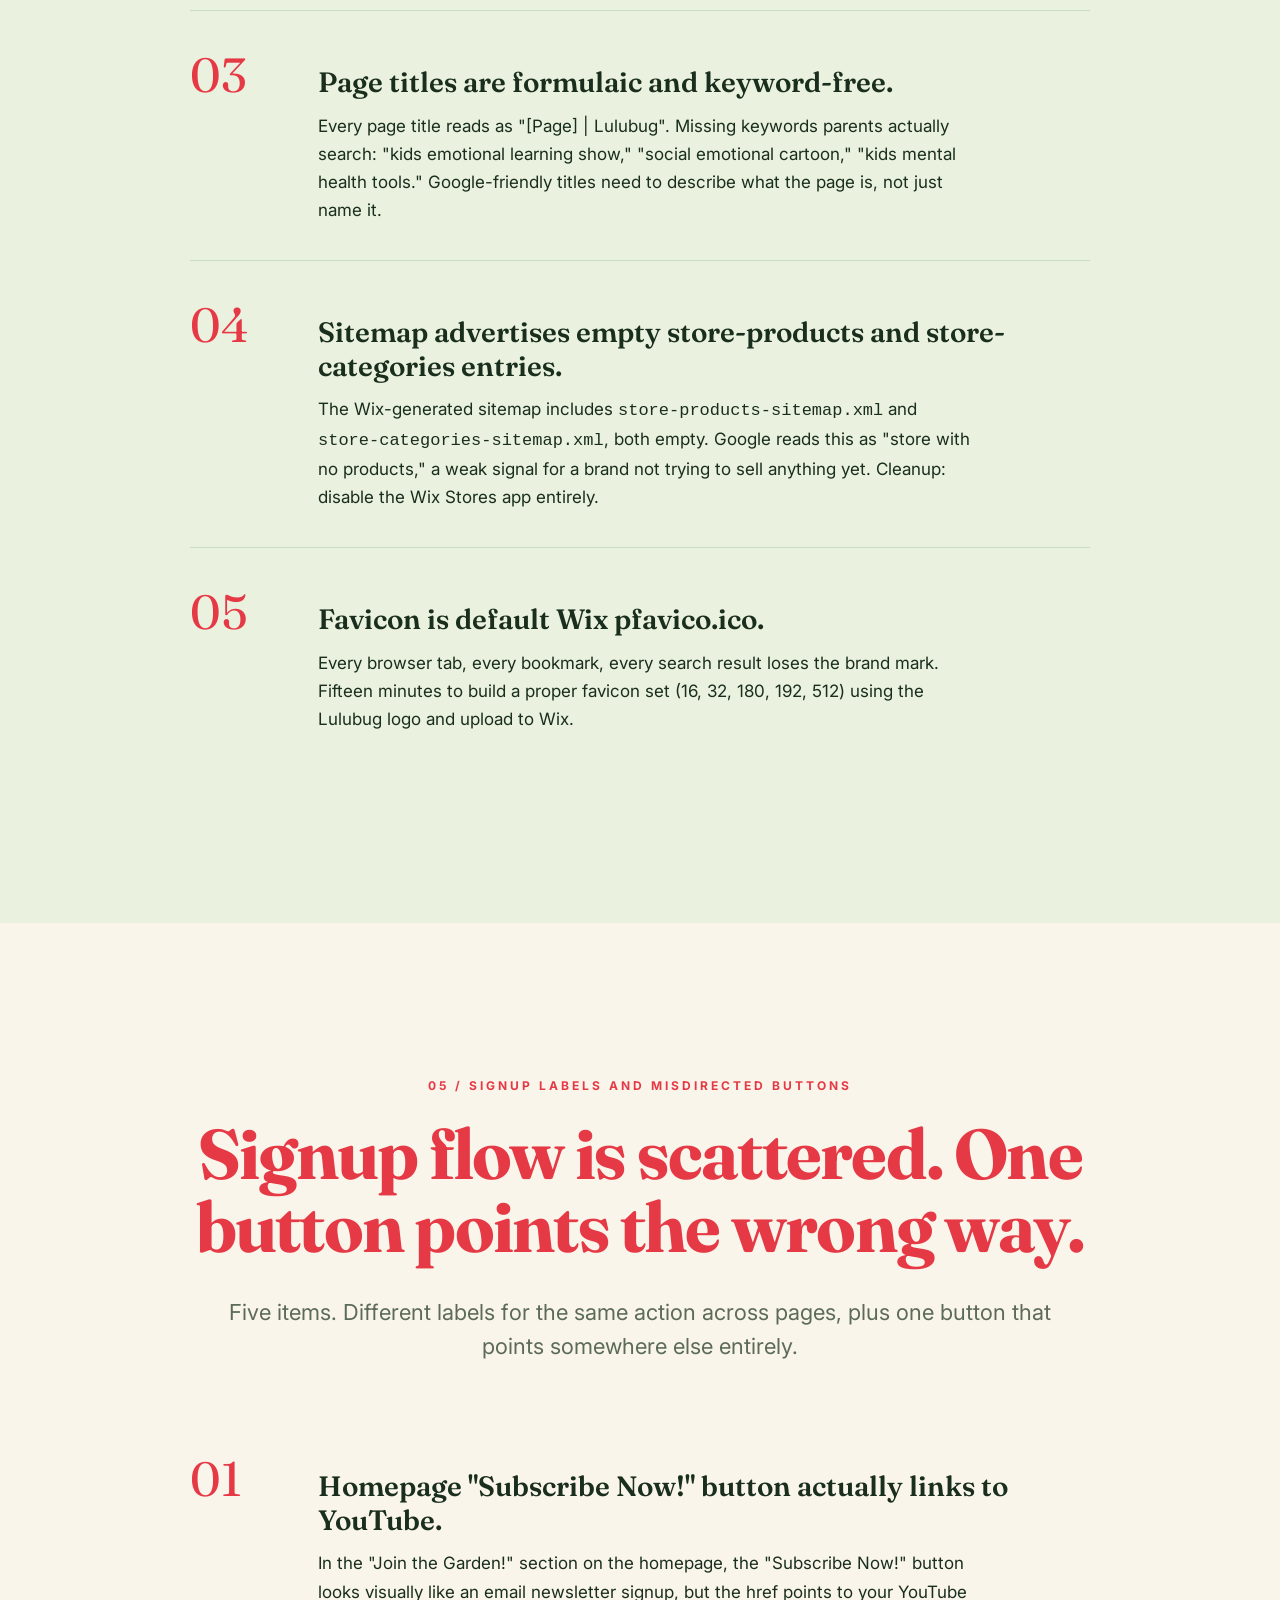
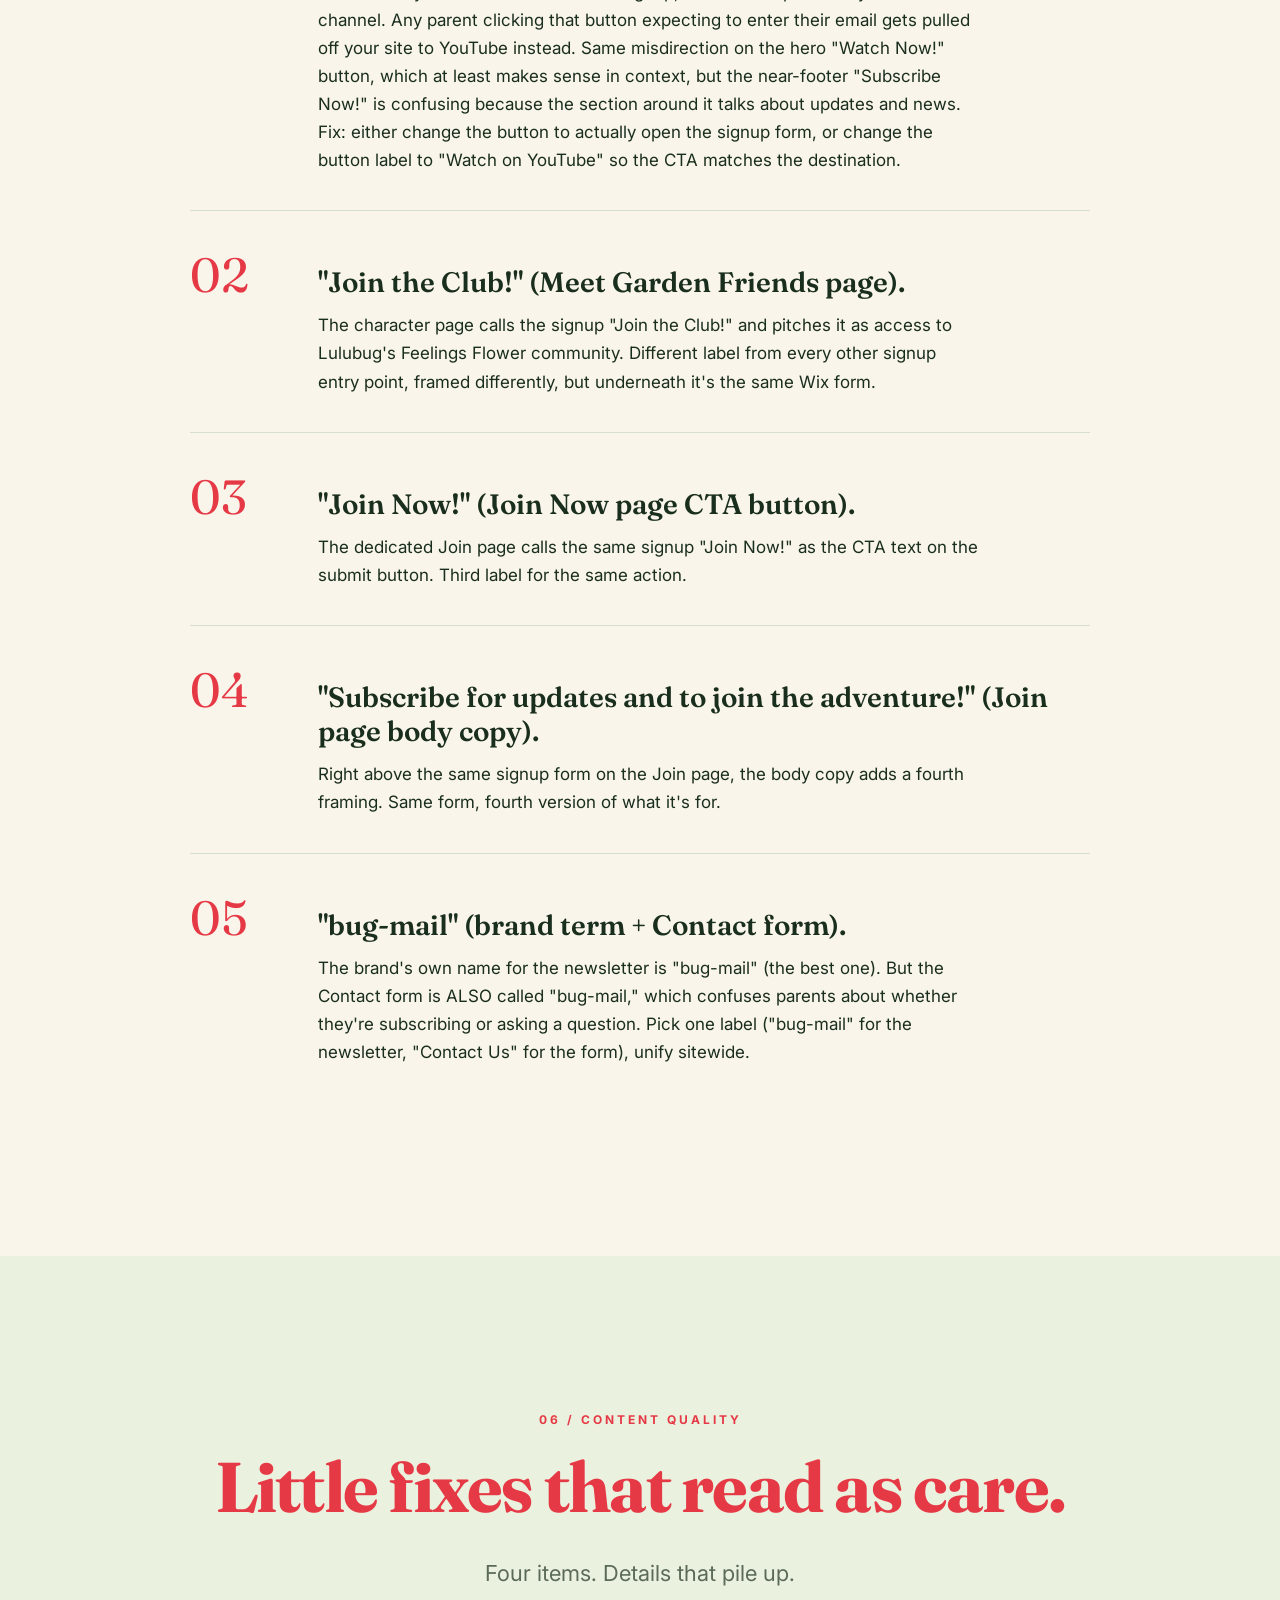
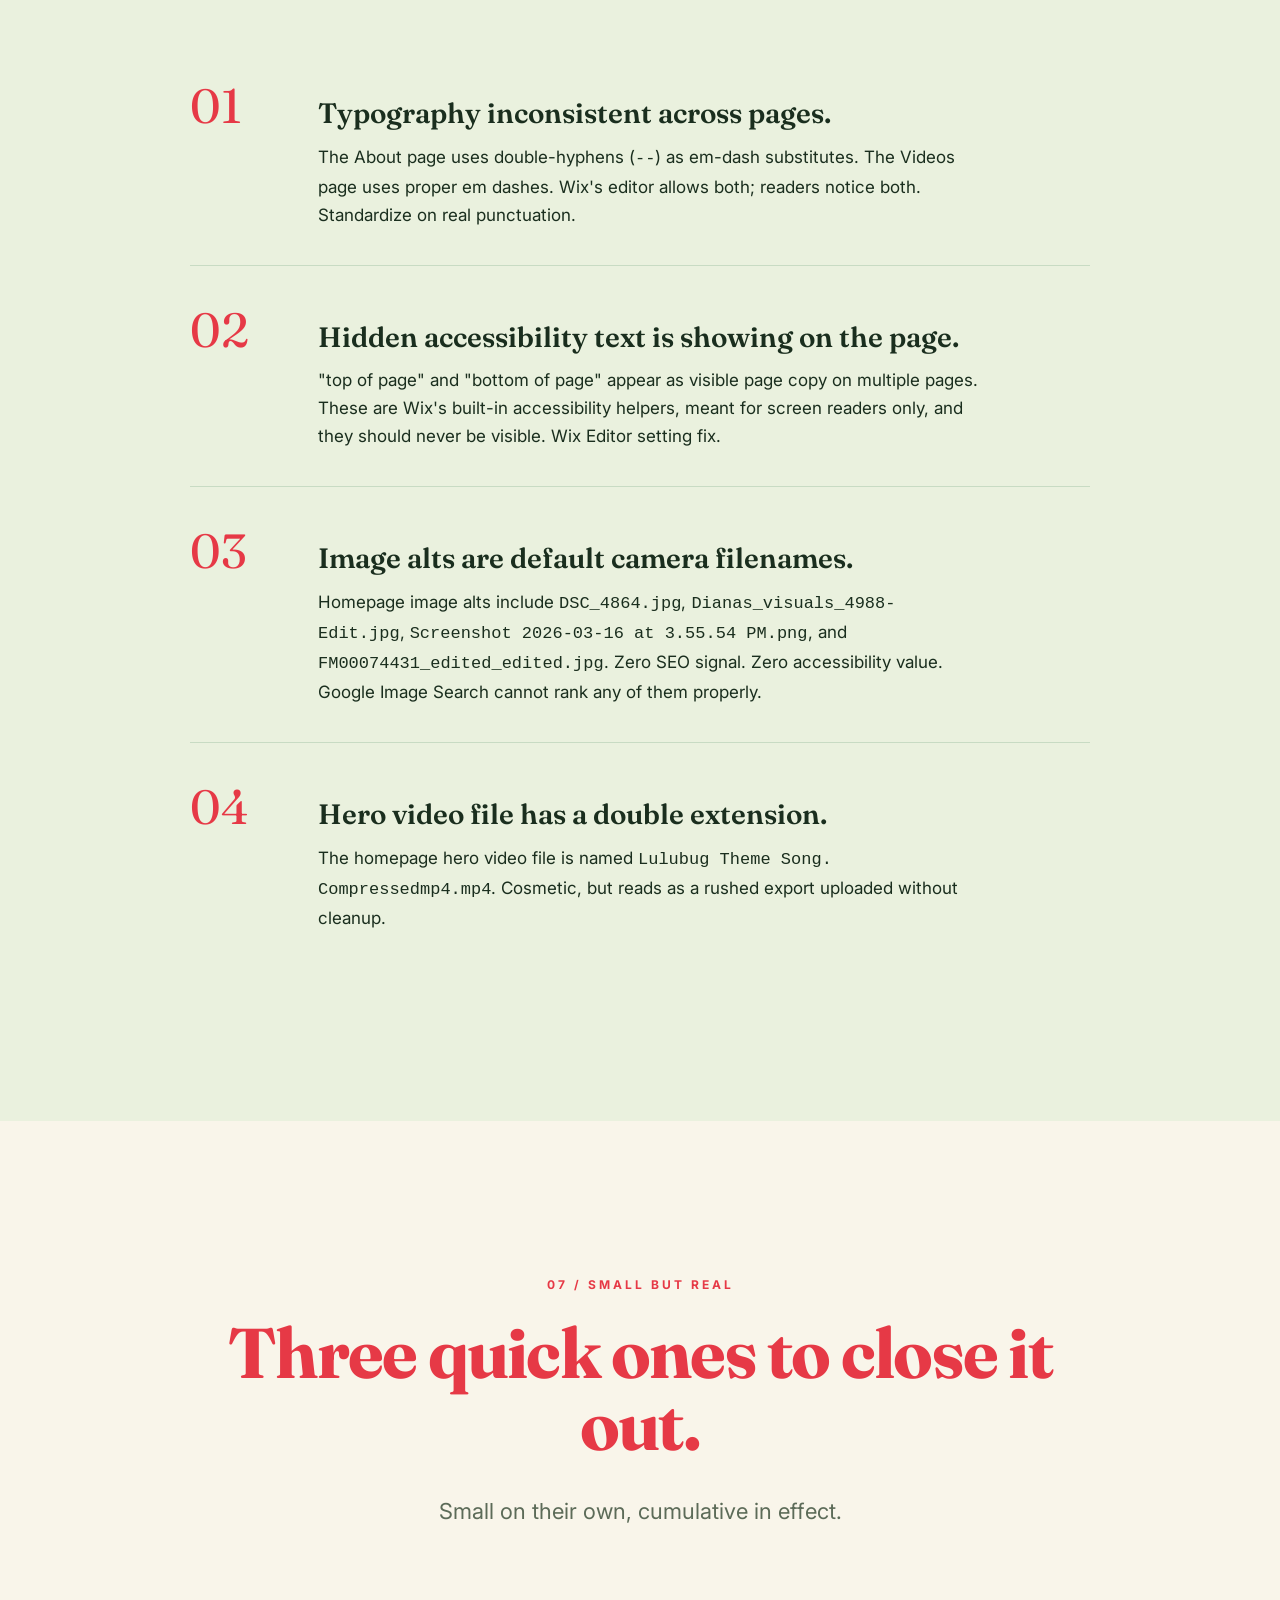
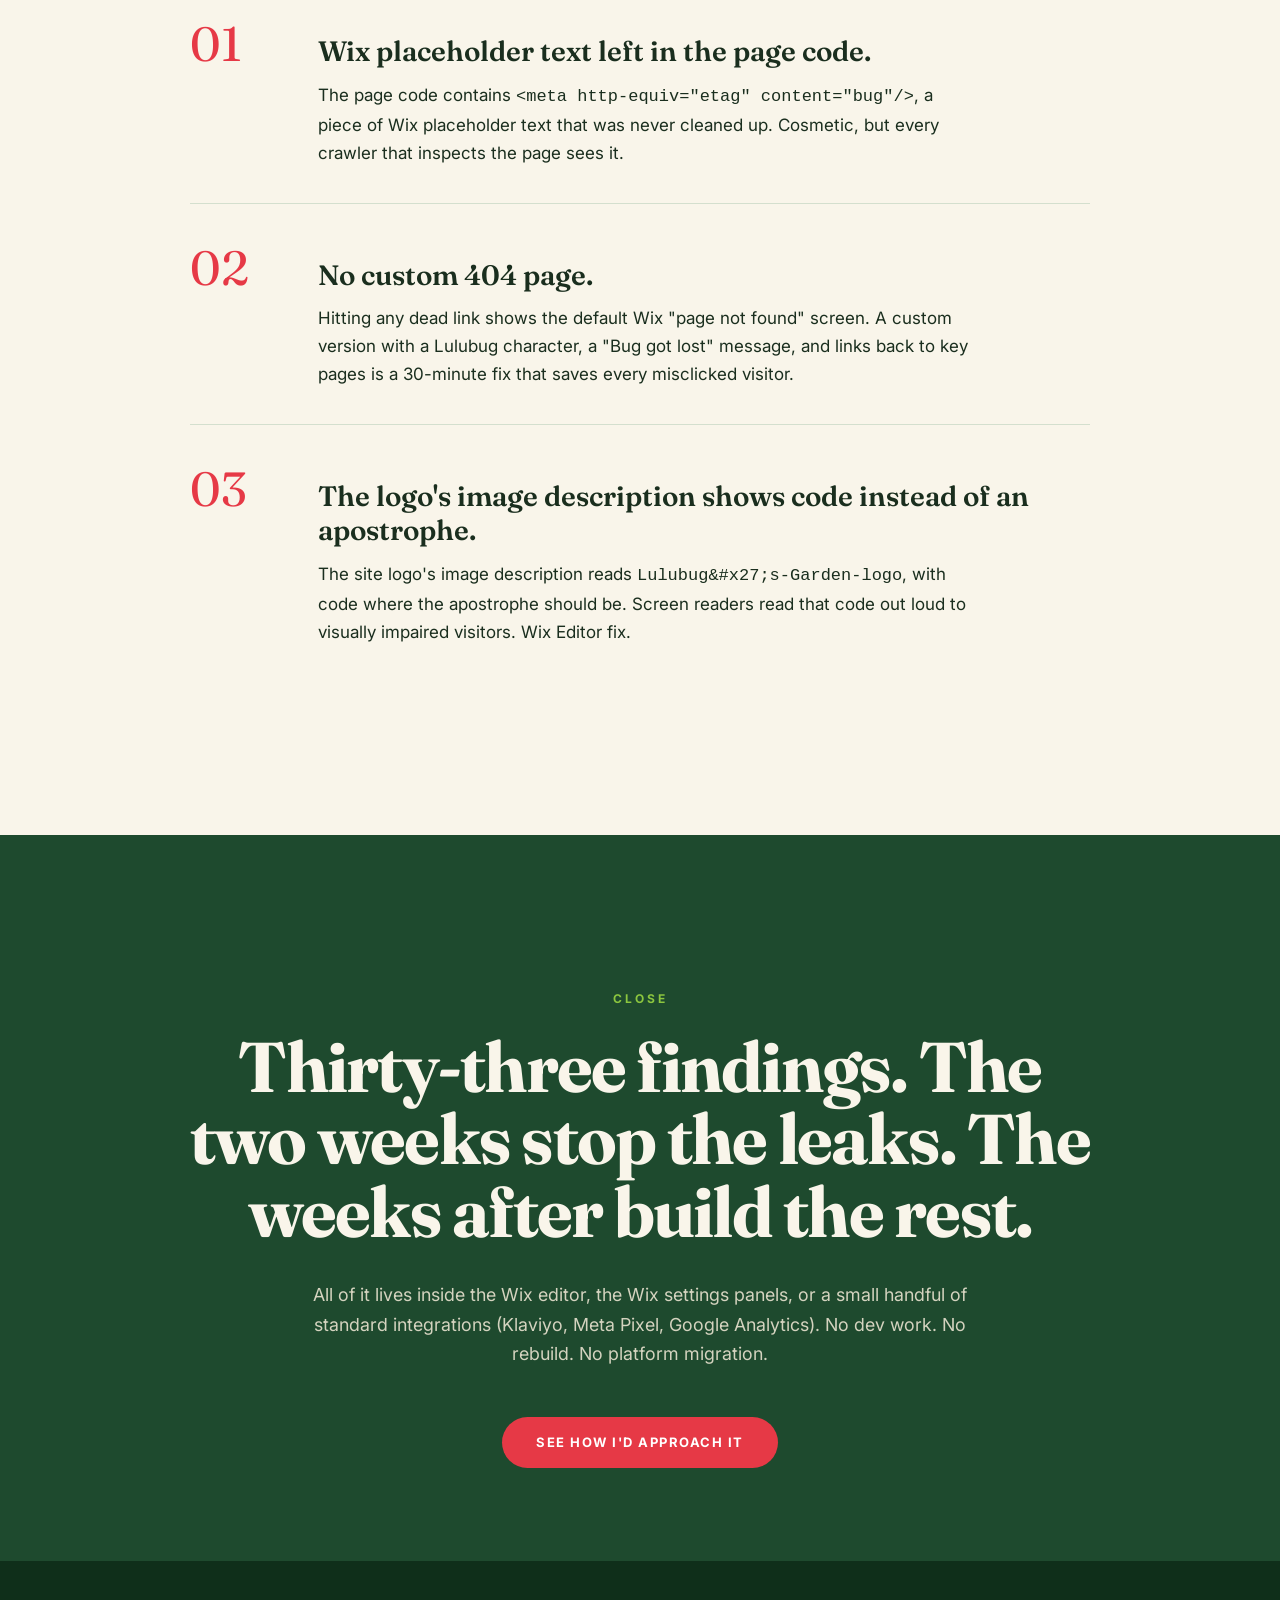
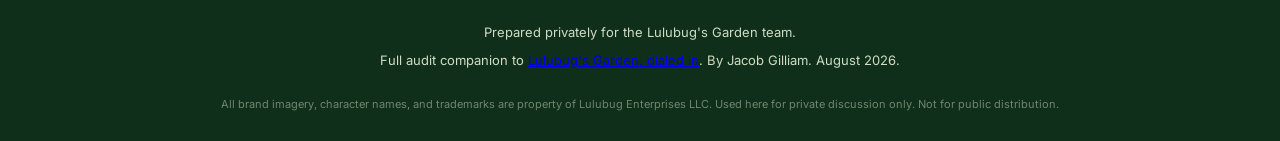
==== commit 115809a1: "Fresh sweep updates: 95 videos, Huntsman partnership, national press (v16) - Video count 91 -> 95 ev" ====
--- a/audit.html
+++ b/audit.html
@@ -13,7 +13,7 @@
   <link rel="preconnect" href="https://fonts.googleapis.com" />
   <link rel="preconnect" href="https://fonts.gstatic.com" crossorigin />
   <link href="https://fonts.googleapis.com/css2?family=Fraunces:opsz,wght@9..144,400;9..144,500;9..144,600;9..144,700&family=Inter:wght@400;500;600;700&display=swap" rel="stylesheet" />
-  <link rel="stylesheet" href="styles.css?v=15" />
+  <link rel="stylesheet" href="styles.css?v=16" />
 </head>
 <body>
 
@@ -63,7 +63,7 @@
           <p class="audit-num">03</p>
           <div class="audit-body">
             <h3>Home hero contradicts itself.</h3>
-            <p>"Coming soon to your screens!" sits directly above "Watch now on YouTube!" for a show with 91 videos live. It confuses every parent who lands there. Same-day copy fix.</p>
+            <p>"Coming soon to your screens!" sits directly above "Watch now on YouTube!" for a show with 95 videos live. It confuses every parent who lands there. Same-day copy fix.</p>
           </div>
         </article>
         <article class="audit-item">
@@ -162,7 +162,7 @@
           <p class="audit-num">04</p>
           <div class="audit-body">
             <h3>No press or media page.</h3>
-            <p>Brigham Taylor's Disney background and Dr. Karen Manotas's University of Utah credentials are the two strongest press hooks Lulubug has. Right now they're buried on the About page. A proper Press page (photos, quotes, high-res logos, contact for interviews) unlocks earned media coverage.</p>
+            <p>Parade and Yahoo Entertainment covered the launch, but a visitor to lulubugsgarden.com would never know. Brigham Taylor's Disney background and Dr. Karen Manotas's University of Utah credentials are the two strongest press hooks Lulubug has, and right now they're buried on the About page. A proper Press page (the coverage so far, photos, quotes, high-res logos, contact for interviews) turns two headlines into a compounding story.</p>
           </div>
         </article>
         <article class="audit-item">
@@ -366,6 +366,6 @@
 
   </main>
 
-  <script src="main.js?v=15"></script>
+  <script src="main.js?v=16"></script>
 </body>
 </html>
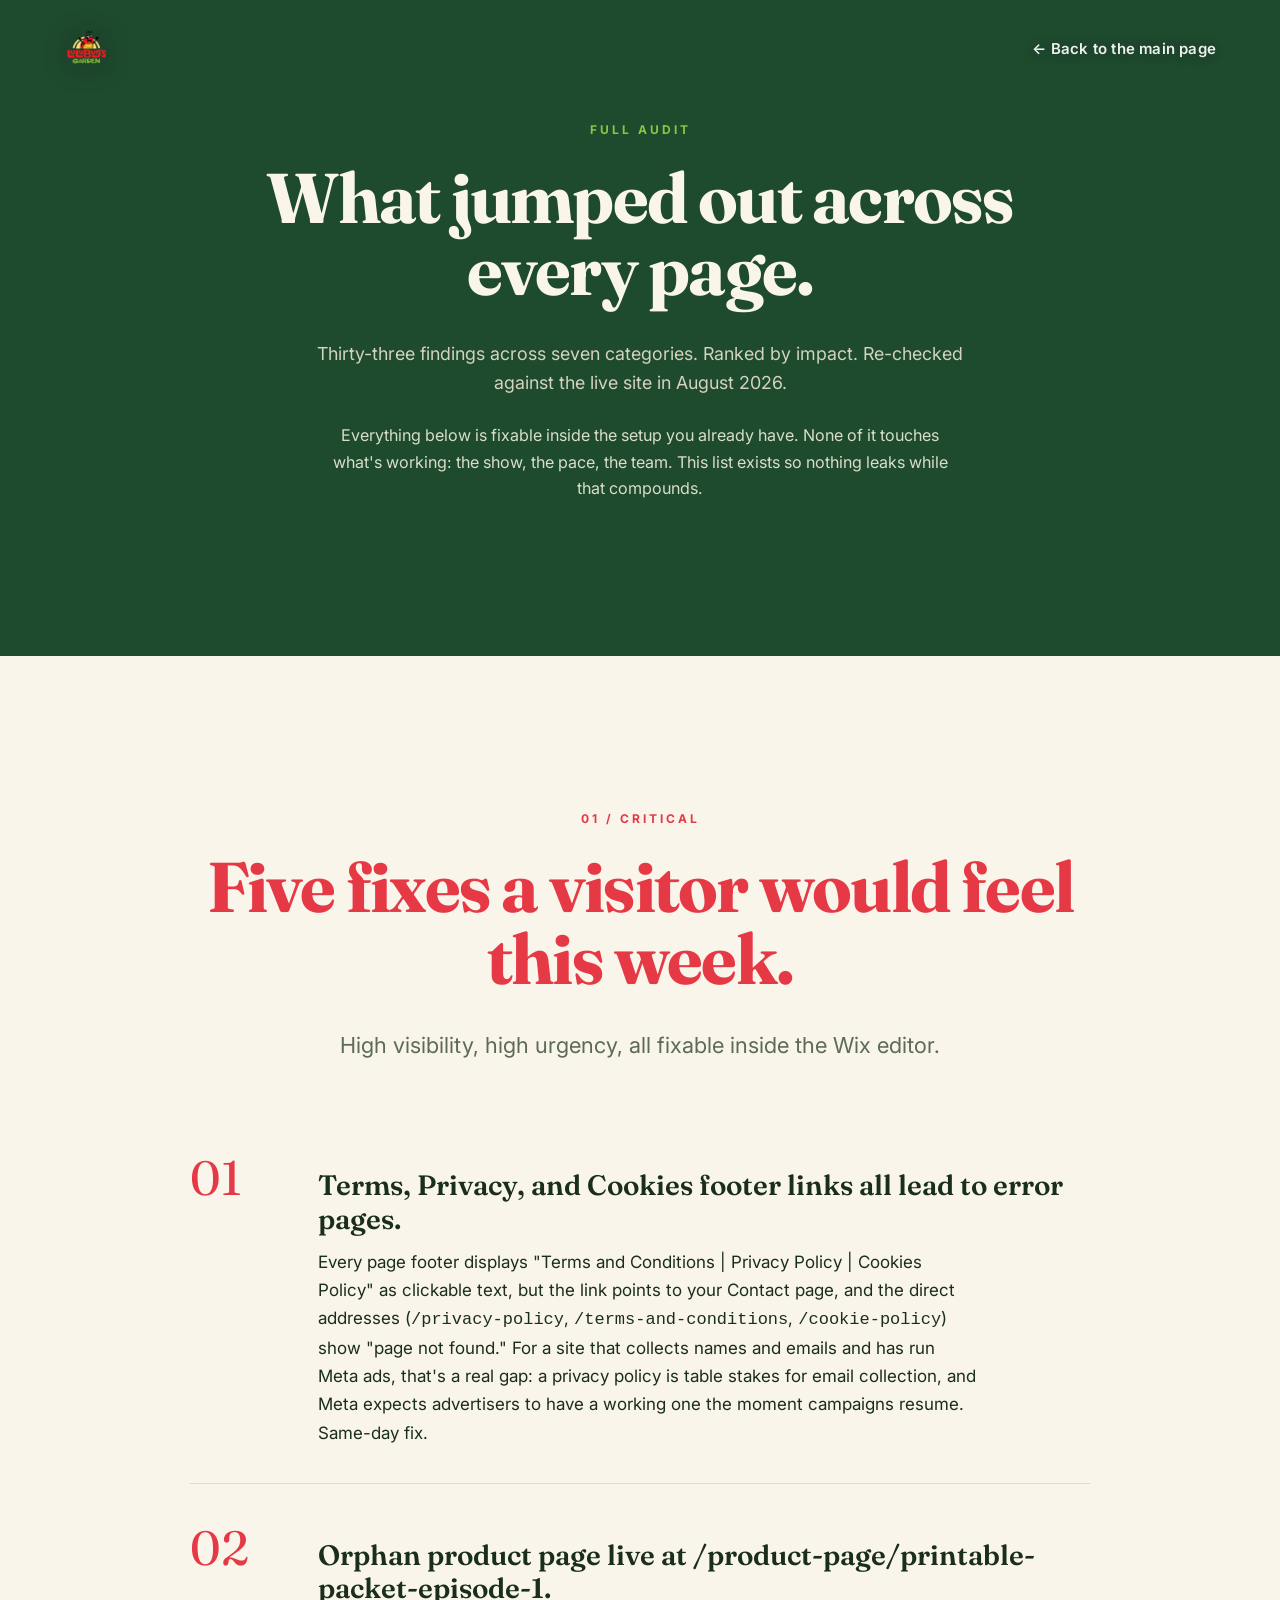
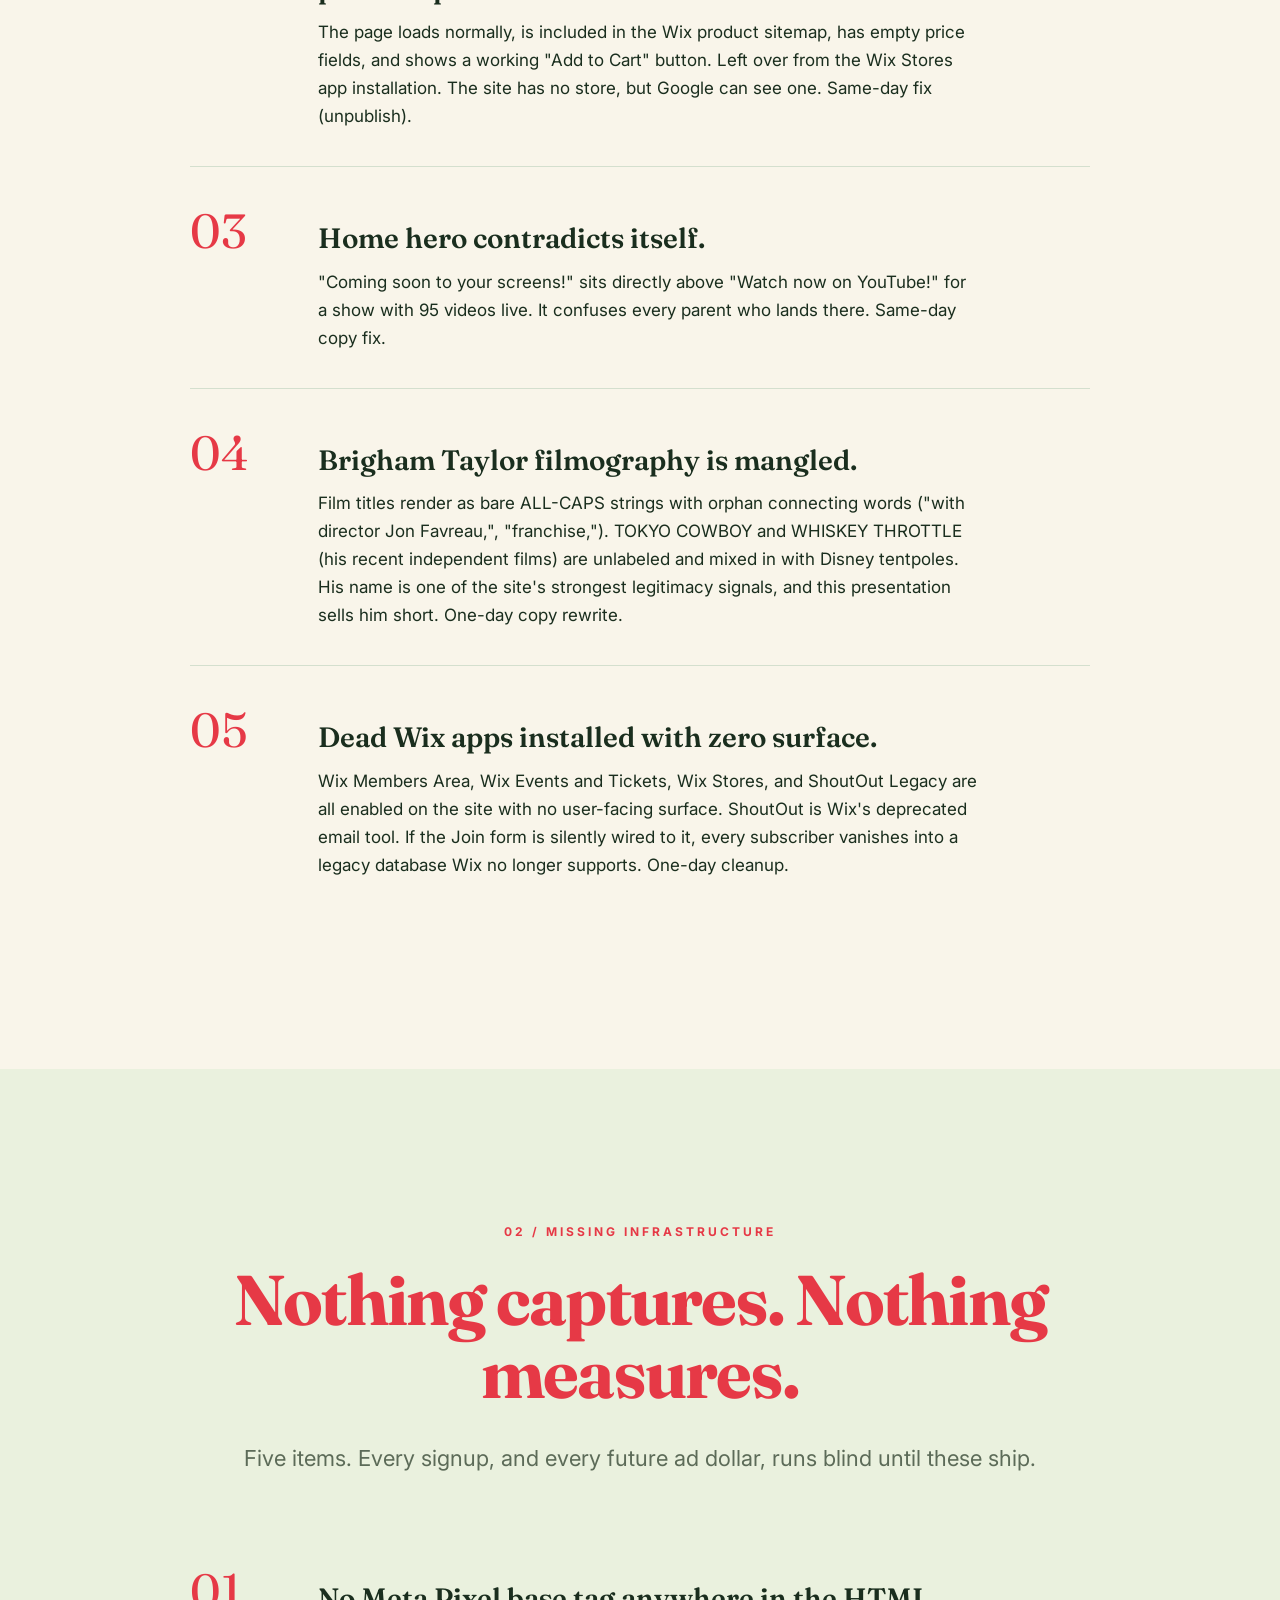
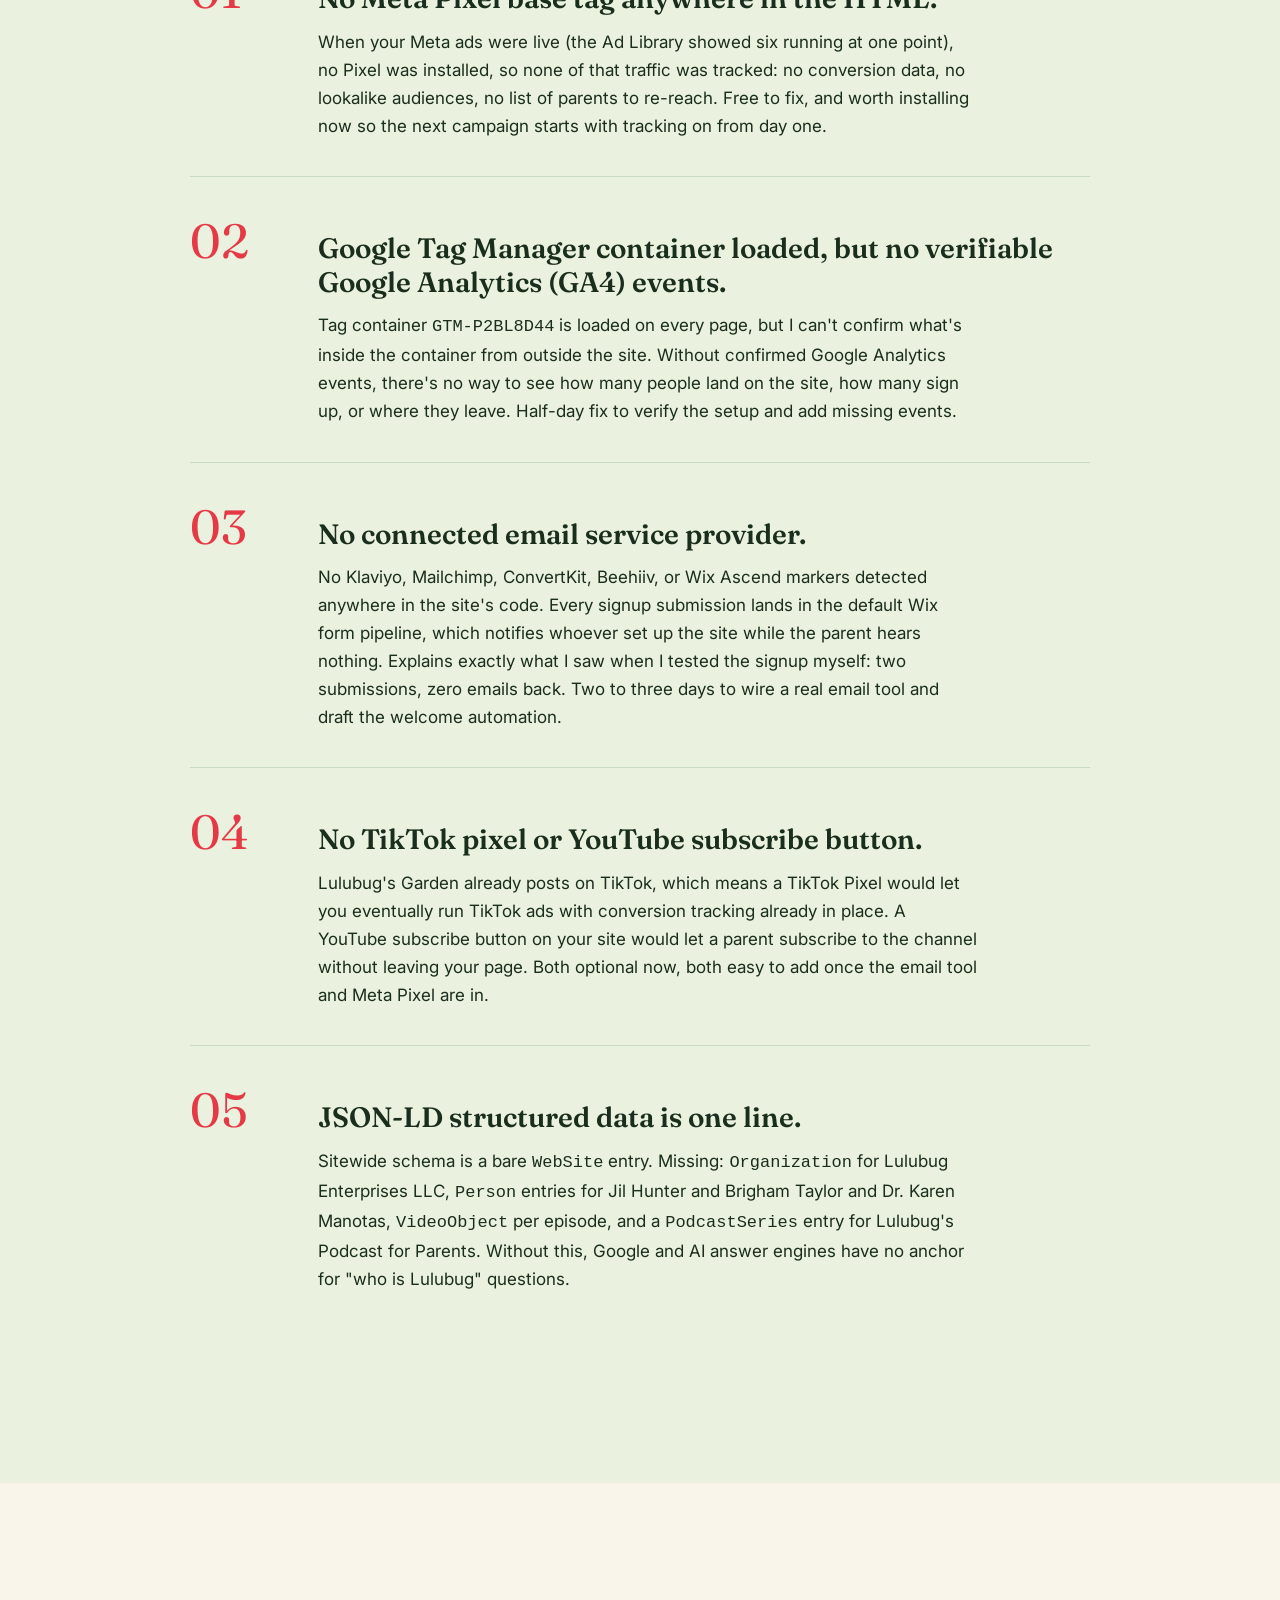
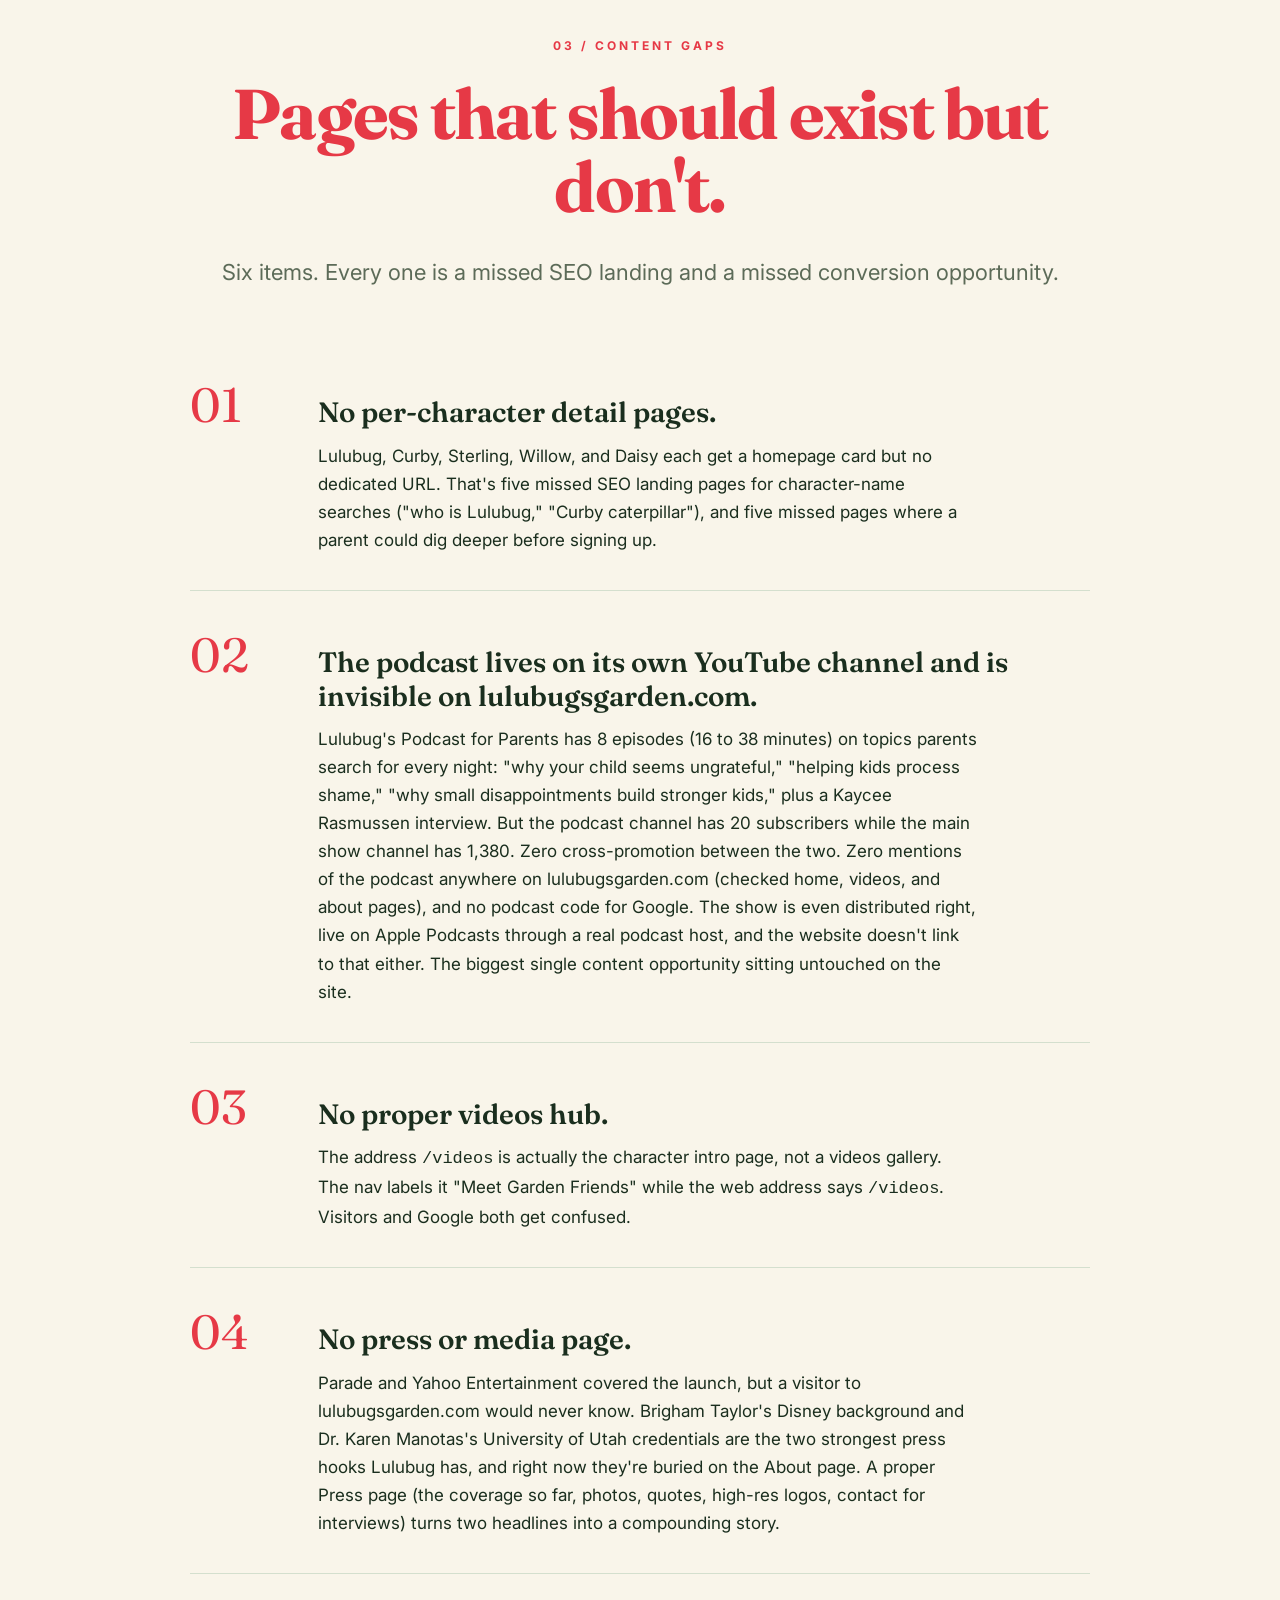
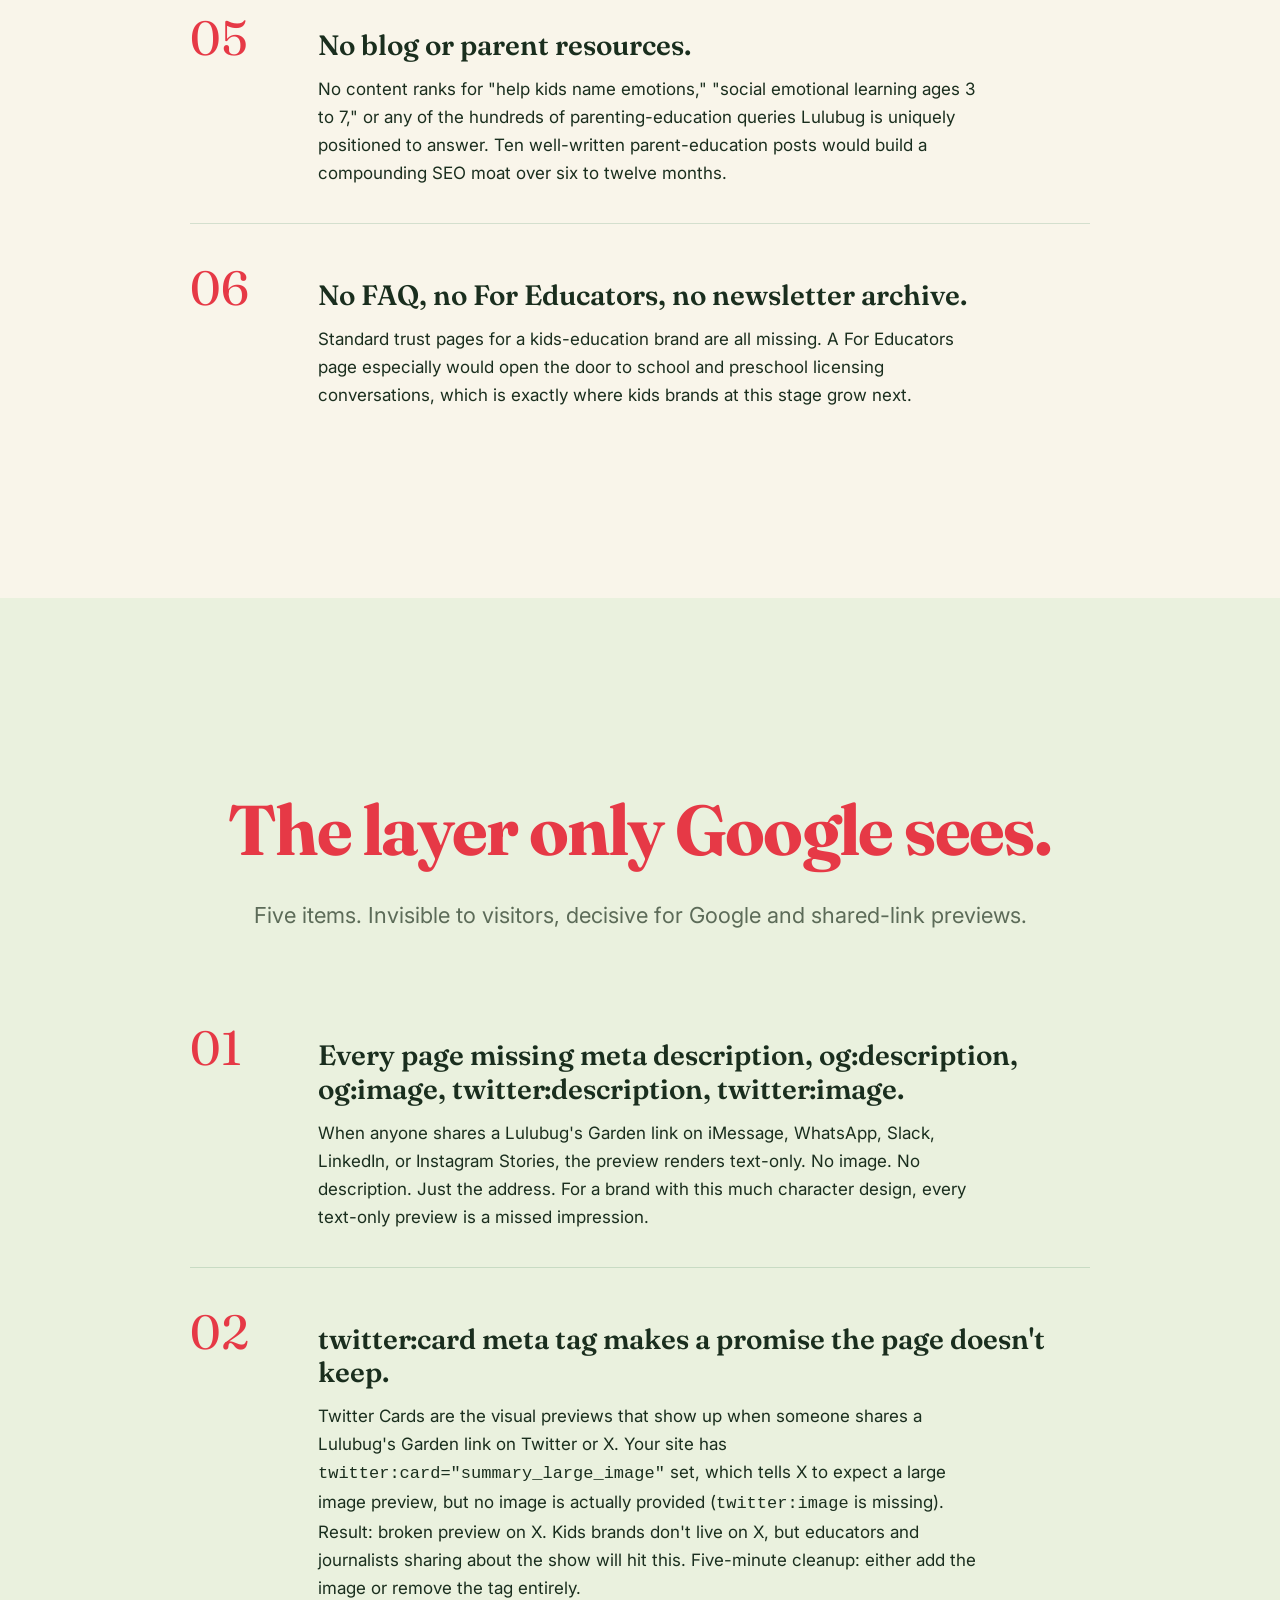
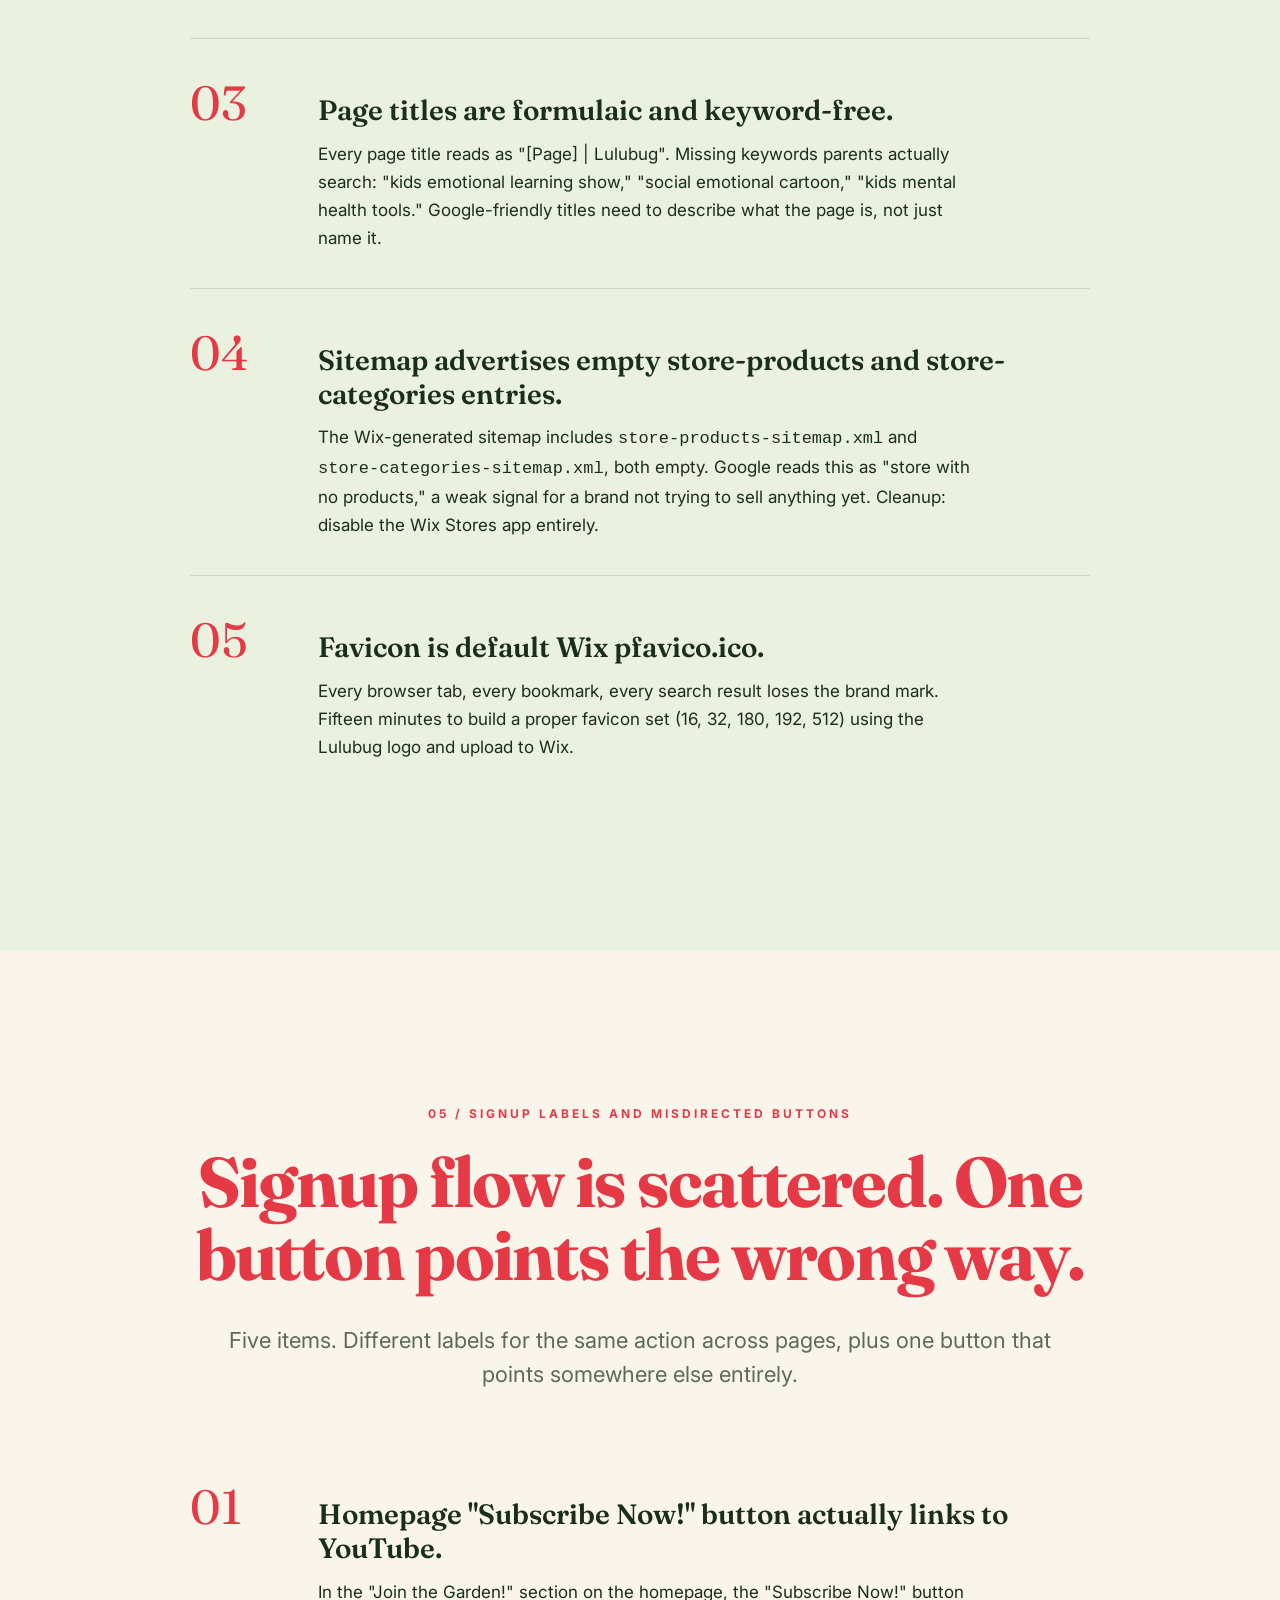
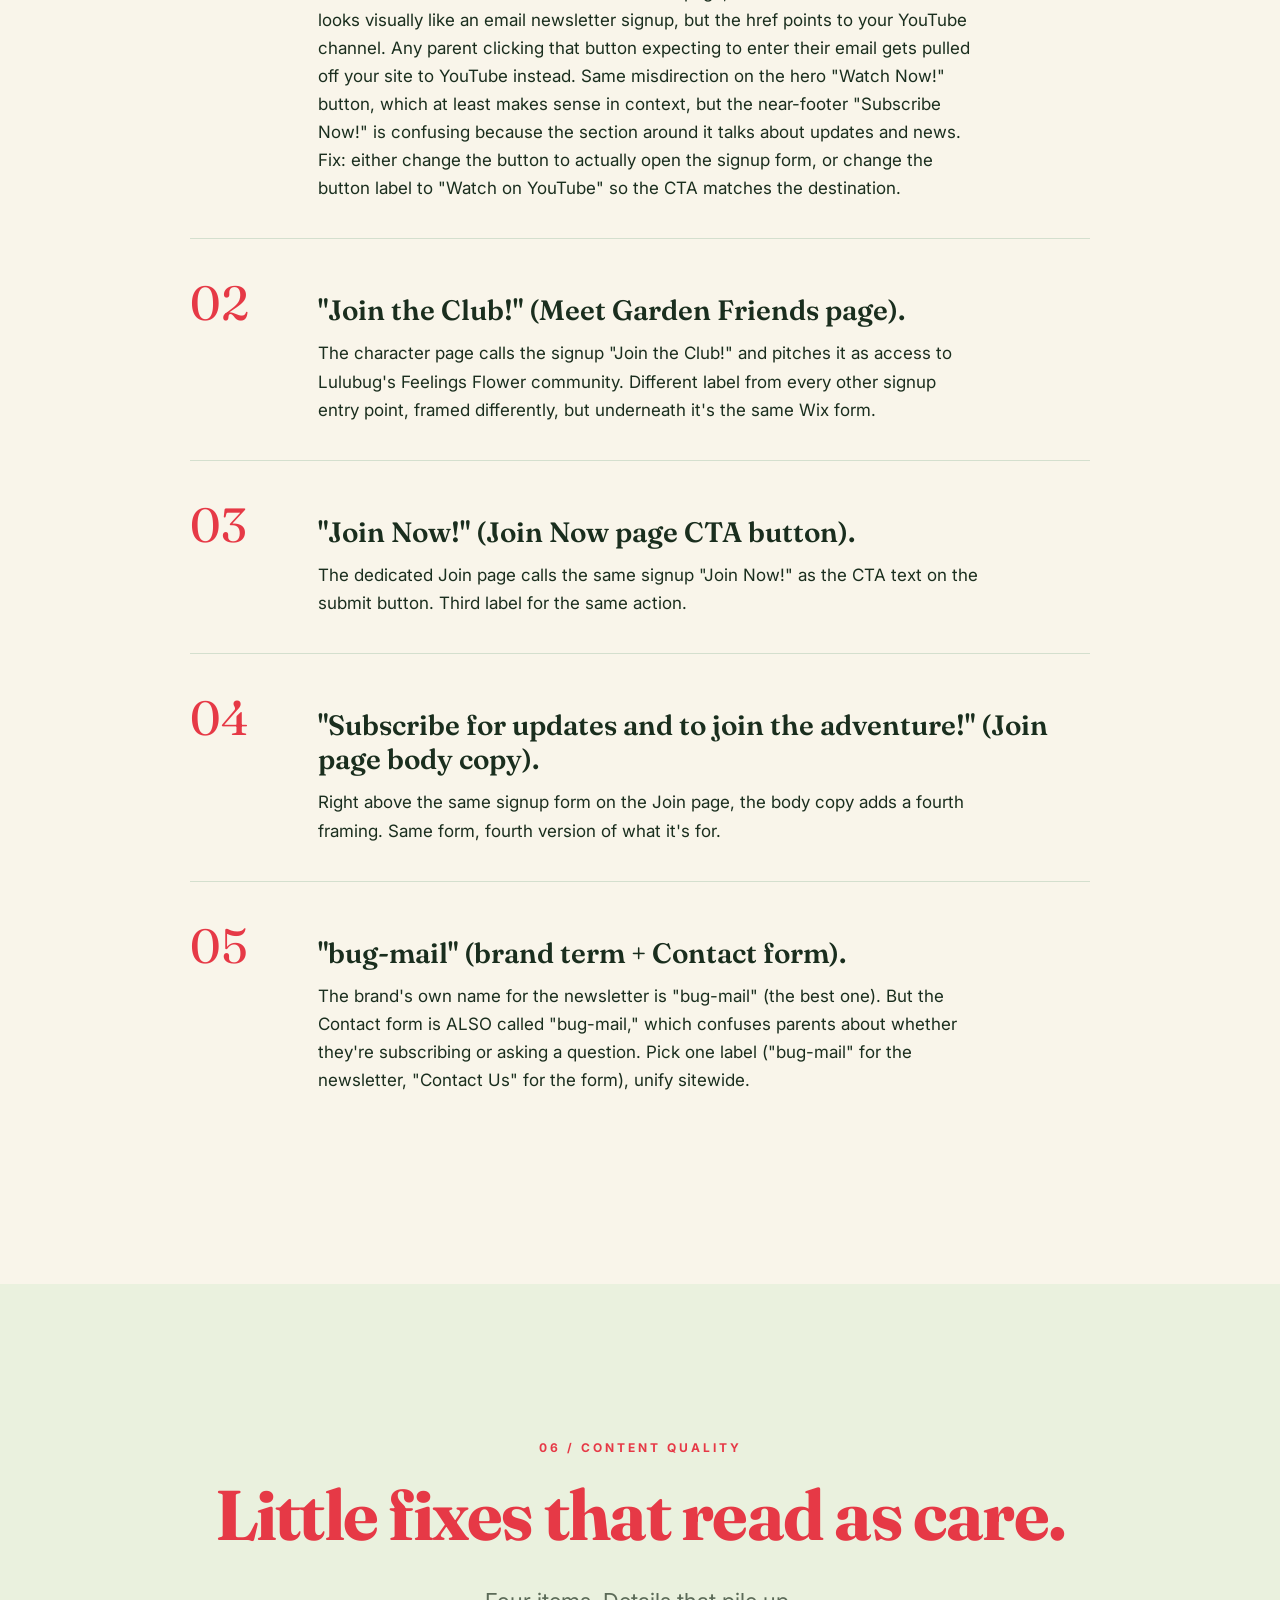
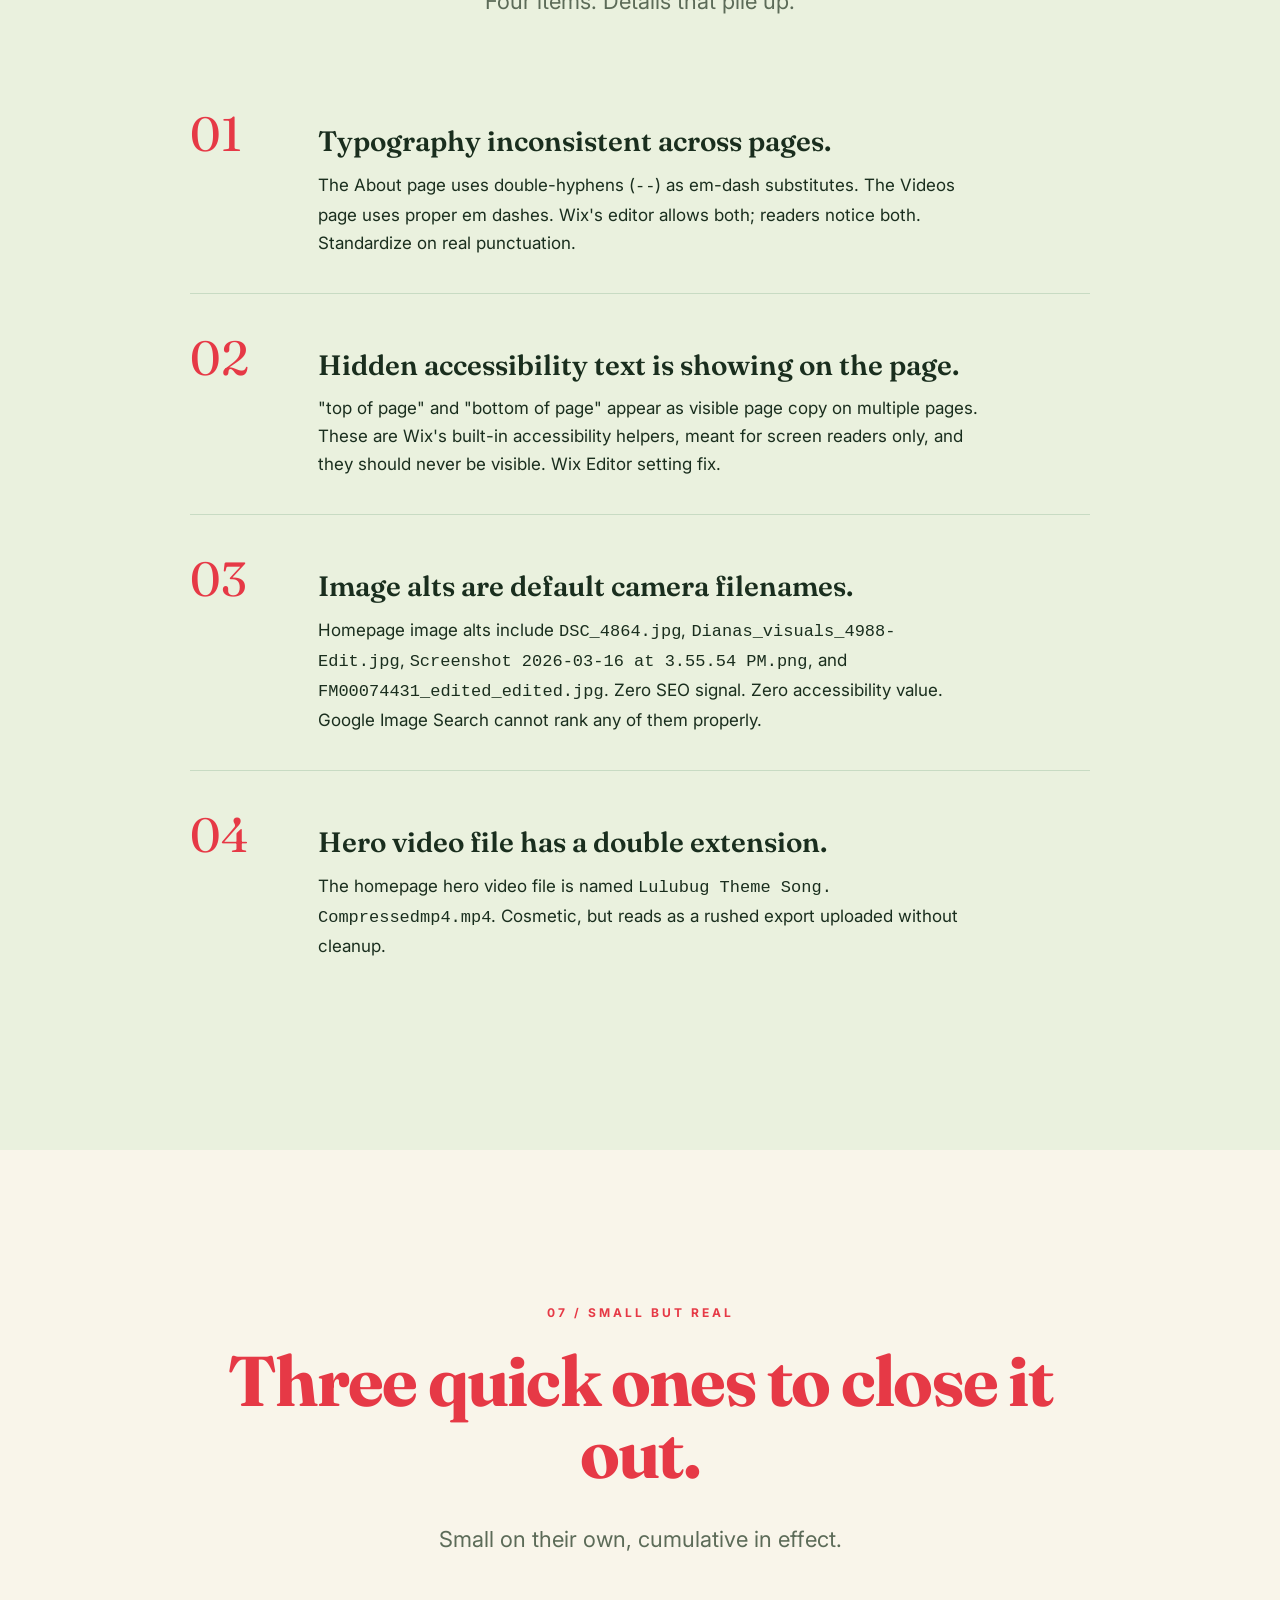
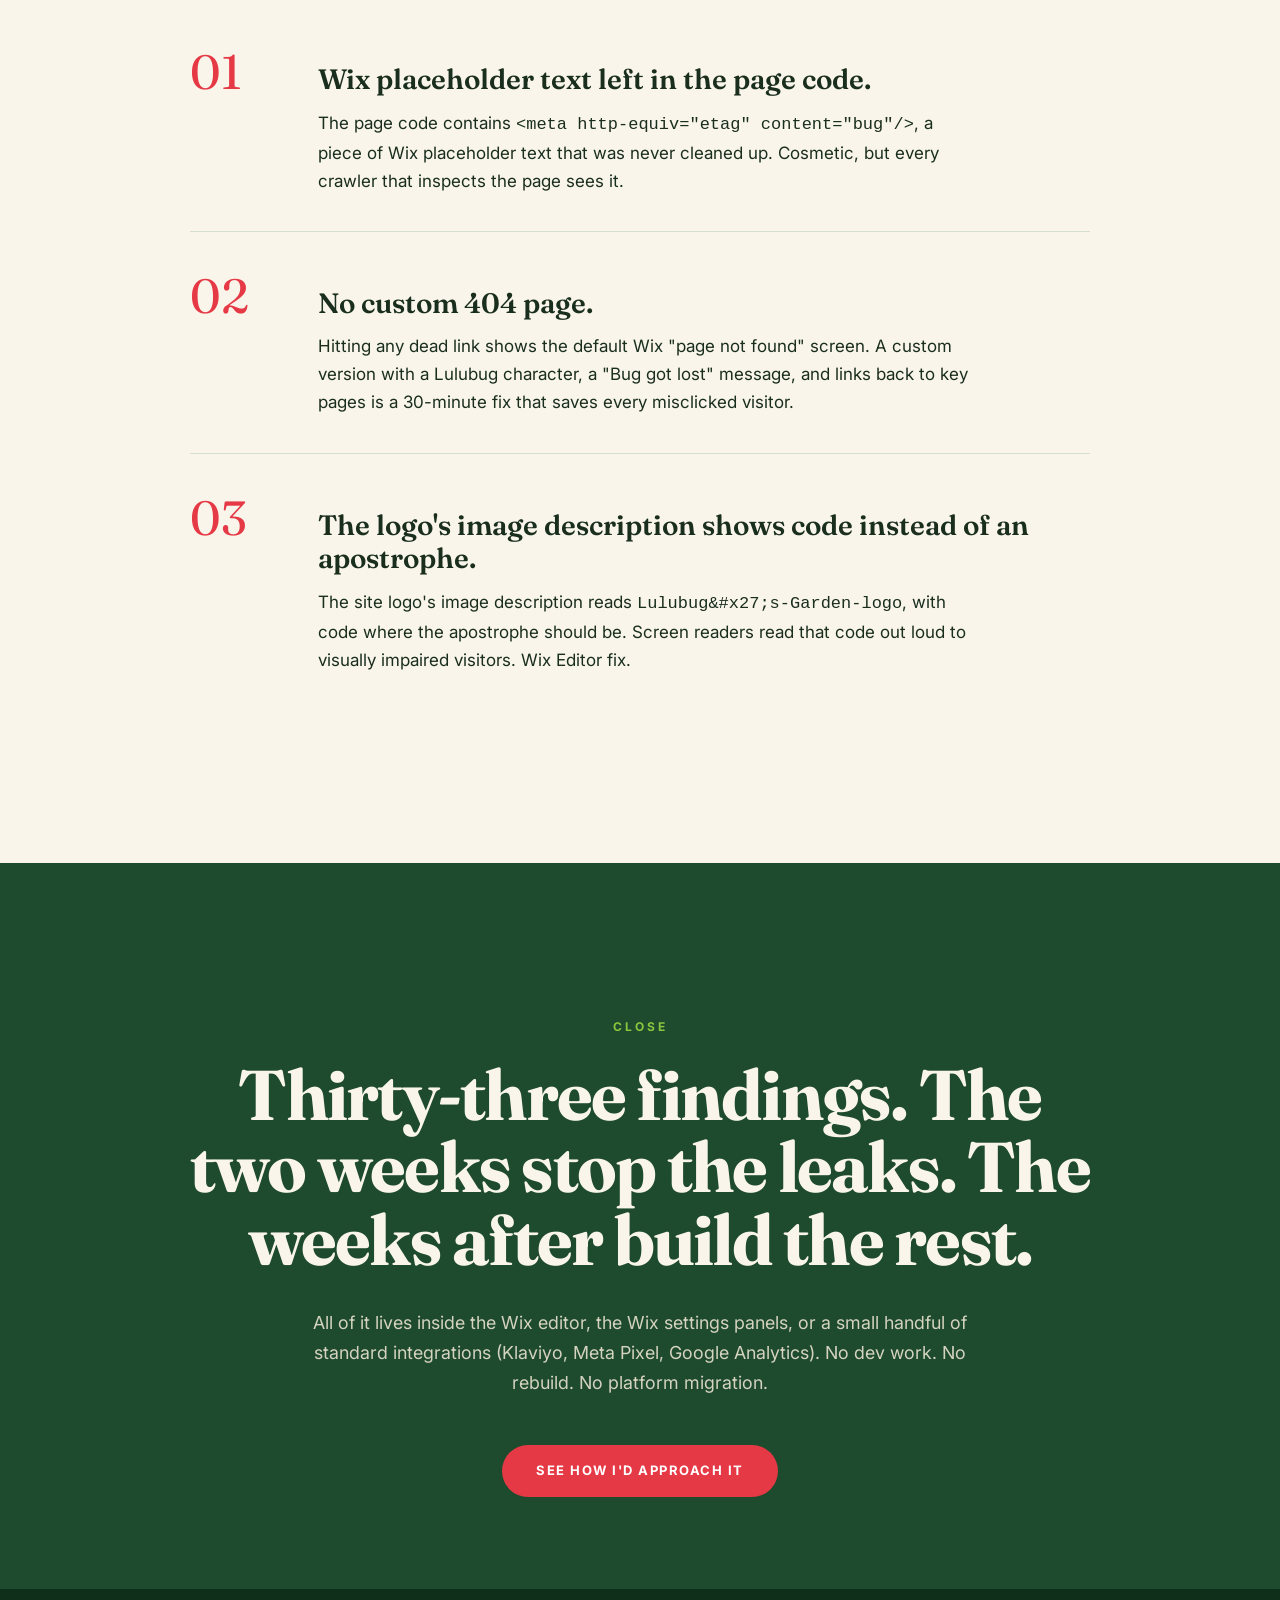
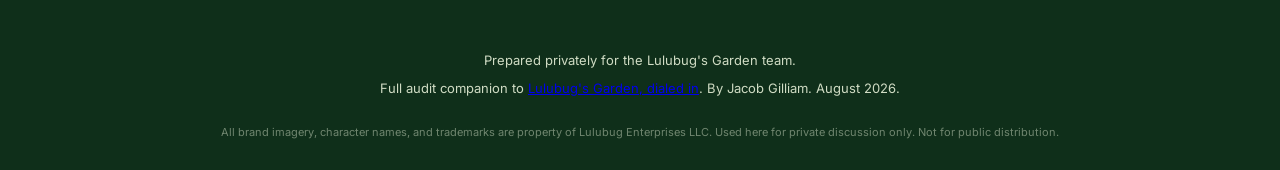
==== commit c395865b: "Fix: podcast IS on Apple Podcasts (Buzzsprout feed verified) (v17) Jacob was right. iTunes API confi" ====
--- a/audit.html
+++ b/audit.html
@@ -13,7 +13,7 @@
   <link rel="preconnect" href="https://fonts.googleapis.com" />
   <link rel="preconnect" href="https://fonts.gstatic.com" crossorigin />
   <link href="https://fonts.googleapis.com/css2?family=Fraunces:opsz,wght@9..144,400;9..144,500;9..144,600;9..144,700&family=Inter:wght@400;500;600;700&display=swap" rel="stylesheet" />
-  <link rel="stylesheet" href="styles.css?v=16" />
+  <link rel="stylesheet" href="styles.css?v=17" />
 </head>
 <body>
 
@@ -148,7 +148,7 @@
           <p class="audit-num">02</p>
           <div class="audit-body">
             <h3>The podcast lives on its own YouTube channel and is invisible on lulubugsgarden.com.</h3>
-            <p>Lulubug's Podcast for Parents has 8 episodes (16 to 38 minutes) on topics parents search for every night: "why your child seems ungrateful," "helping kids process shame," "why small disappointments build stronger kids," plus a Kaycee Rasmussen interview. But the podcast channel has 20 subscribers while the main show channel has 1,380. Zero cross-promotion between the two. Zero mentions of the podcast anywhere on lulubugsgarden.com (checked home, videos, and about pages). No podcast code for Google, and no presence on Apple Podcasts or Spotify, which is where podcast discovery happens. The biggest single content opportunity sitting untouched on the site.</p>
+            <p>Lulubug's Podcast for Parents has 8 episodes (16 to 38 minutes) on topics parents search for every night: "why your child seems ungrateful," "helping kids process shame," "why small disappointments build stronger kids," plus a Kaycee Rasmussen interview. But the podcast channel has 20 subscribers while the main show channel has 1,380. Zero cross-promotion between the two. Zero mentions of the podcast anywhere on lulubugsgarden.com (checked home, videos, and about pages), and no podcast code for Google. The show is even distributed right, live on Apple Podcasts through a real podcast host, and the website doesn't link to that either. The biggest single content opportunity sitting untouched on the site.</p>
           </div>
         </article>
         <article class="audit-item">
@@ -366,6 +366,6 @@
 
   </main>
 
-  <script src="main.js?v=16"></script>
+  <script src="main.js?v=17"></script>
 </body>
 </html>
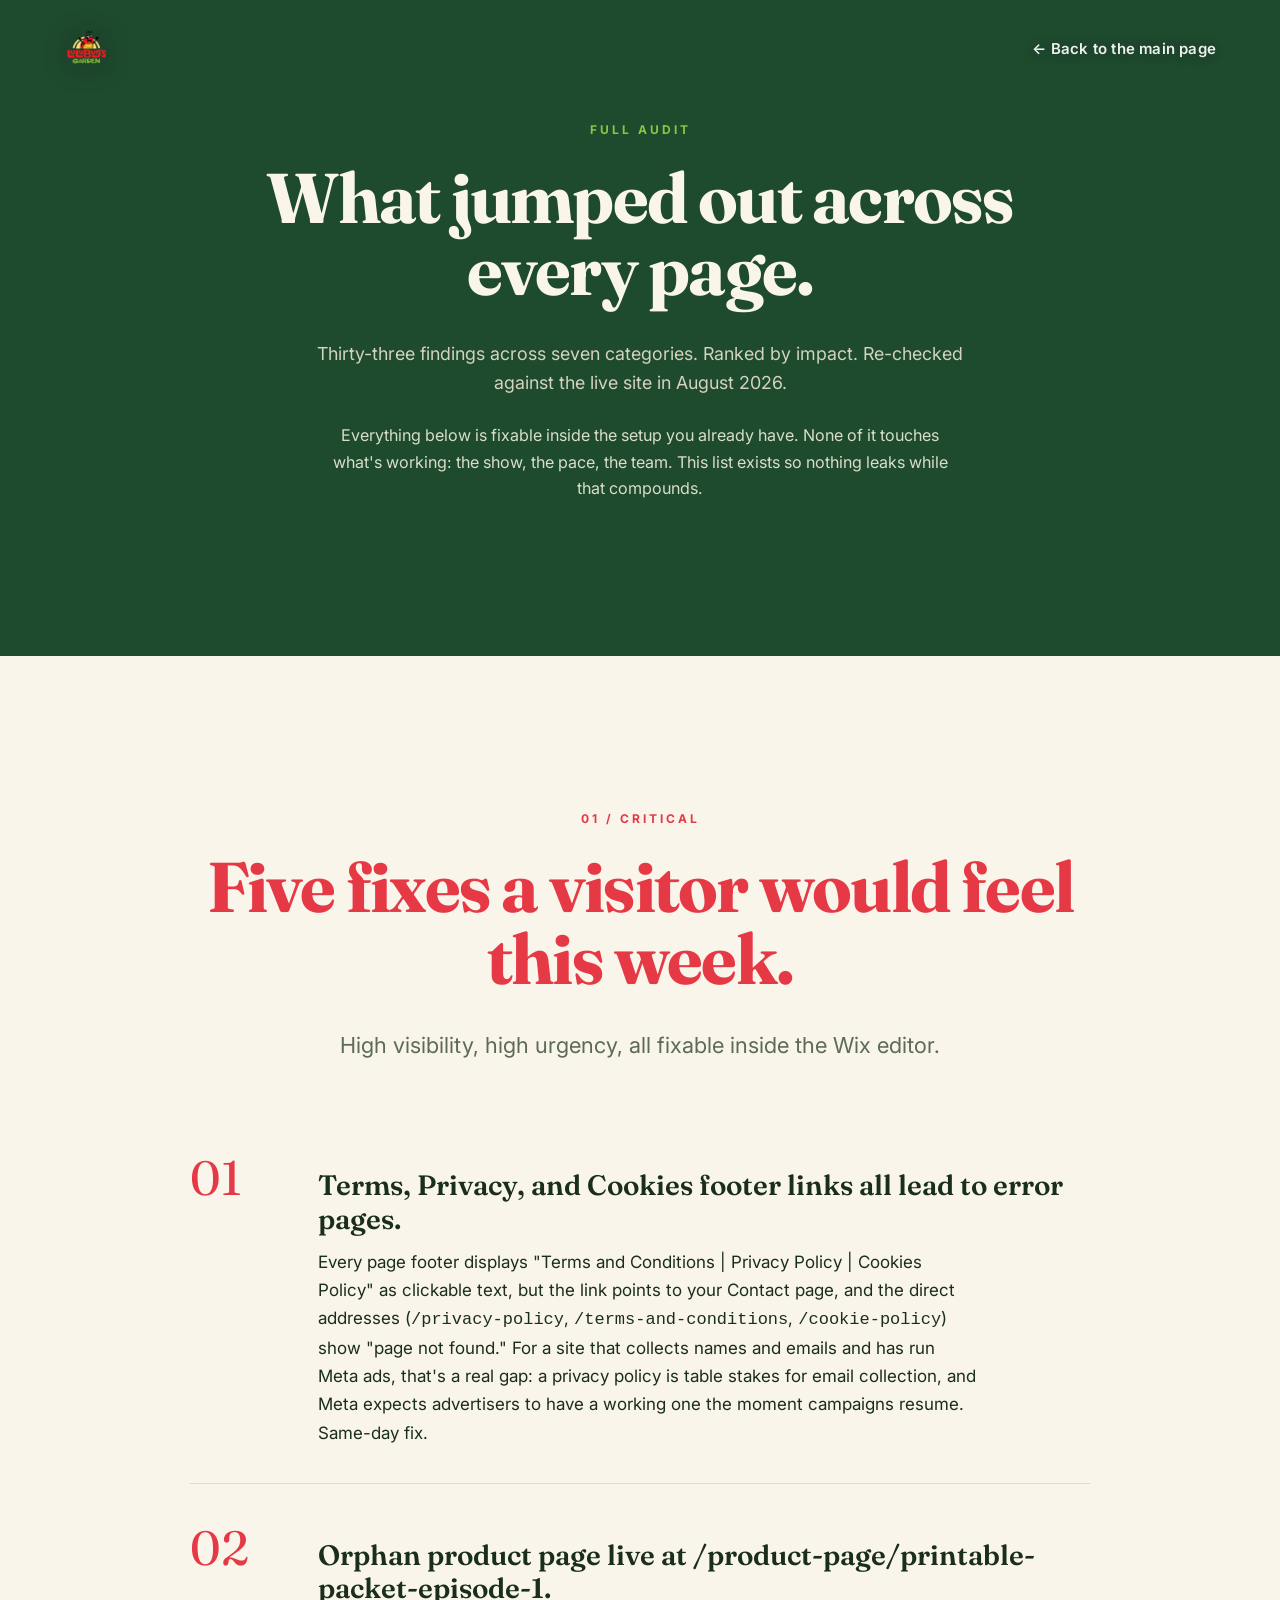
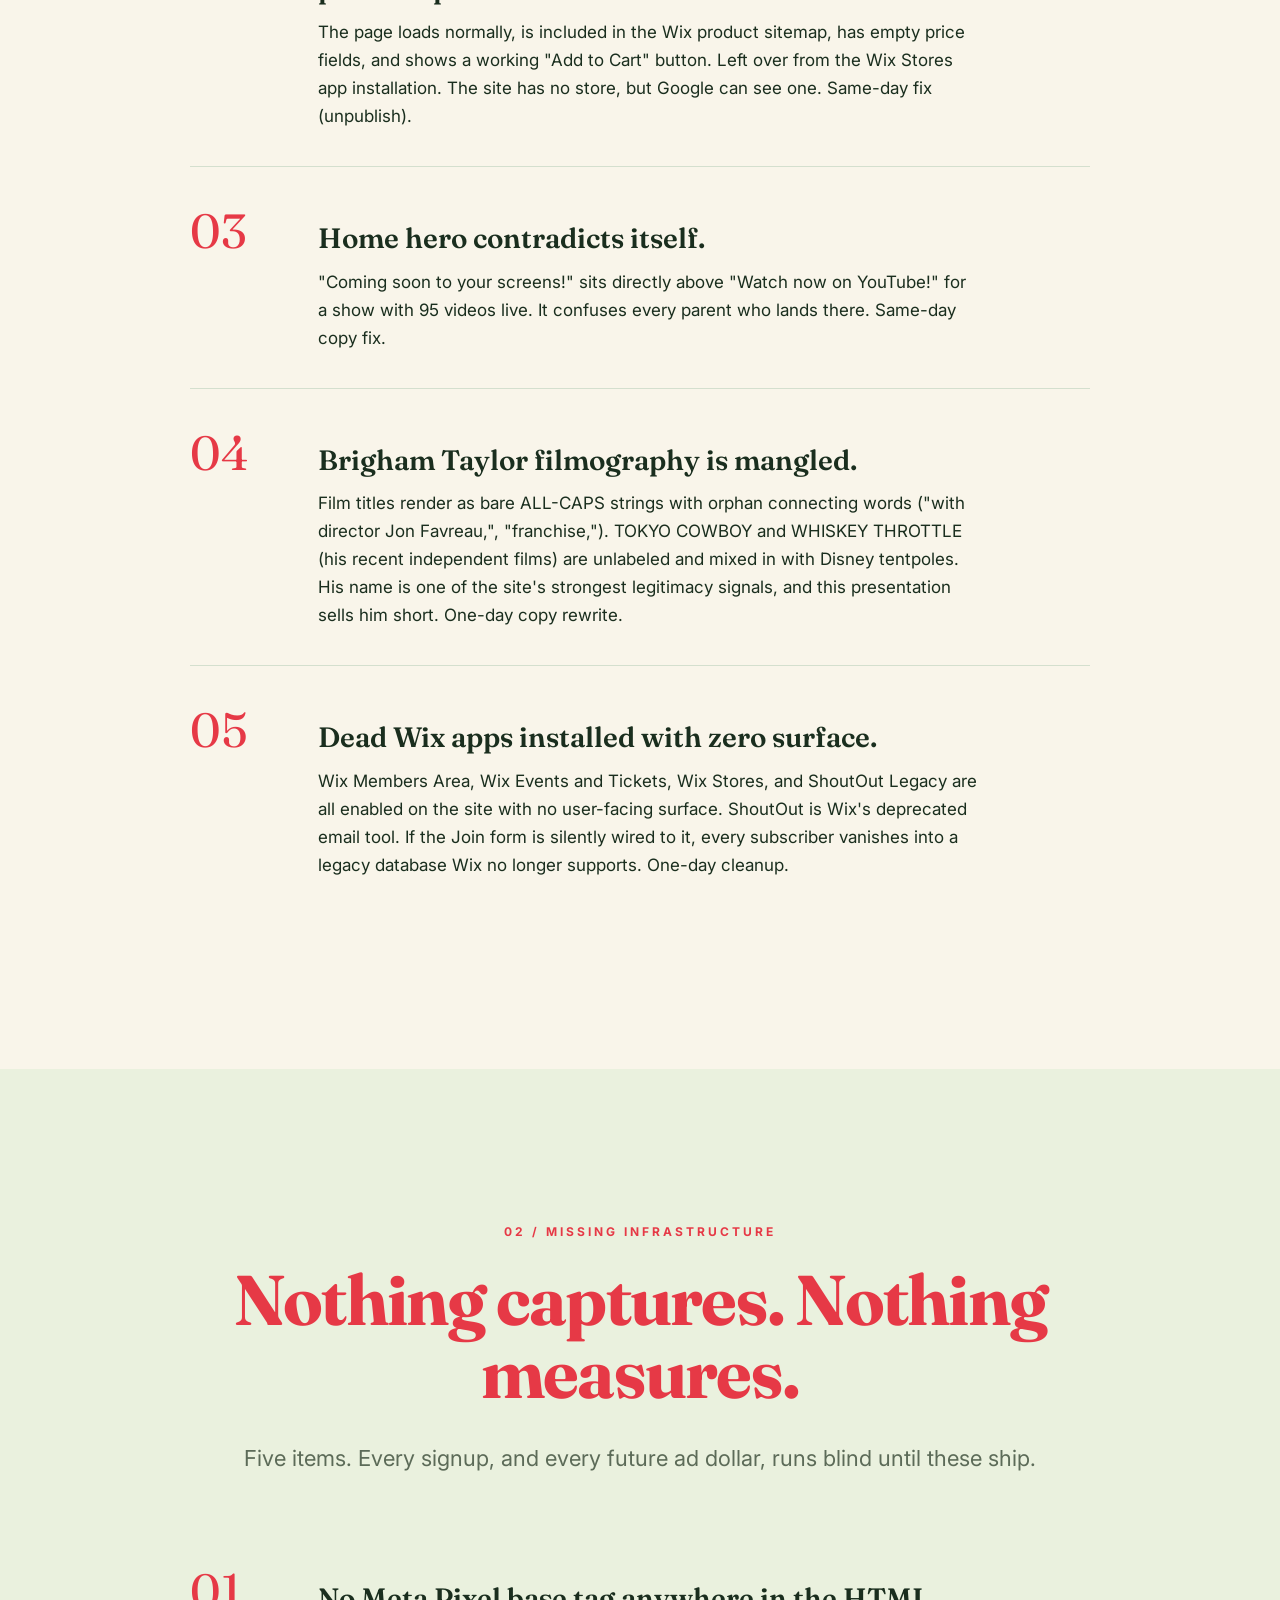
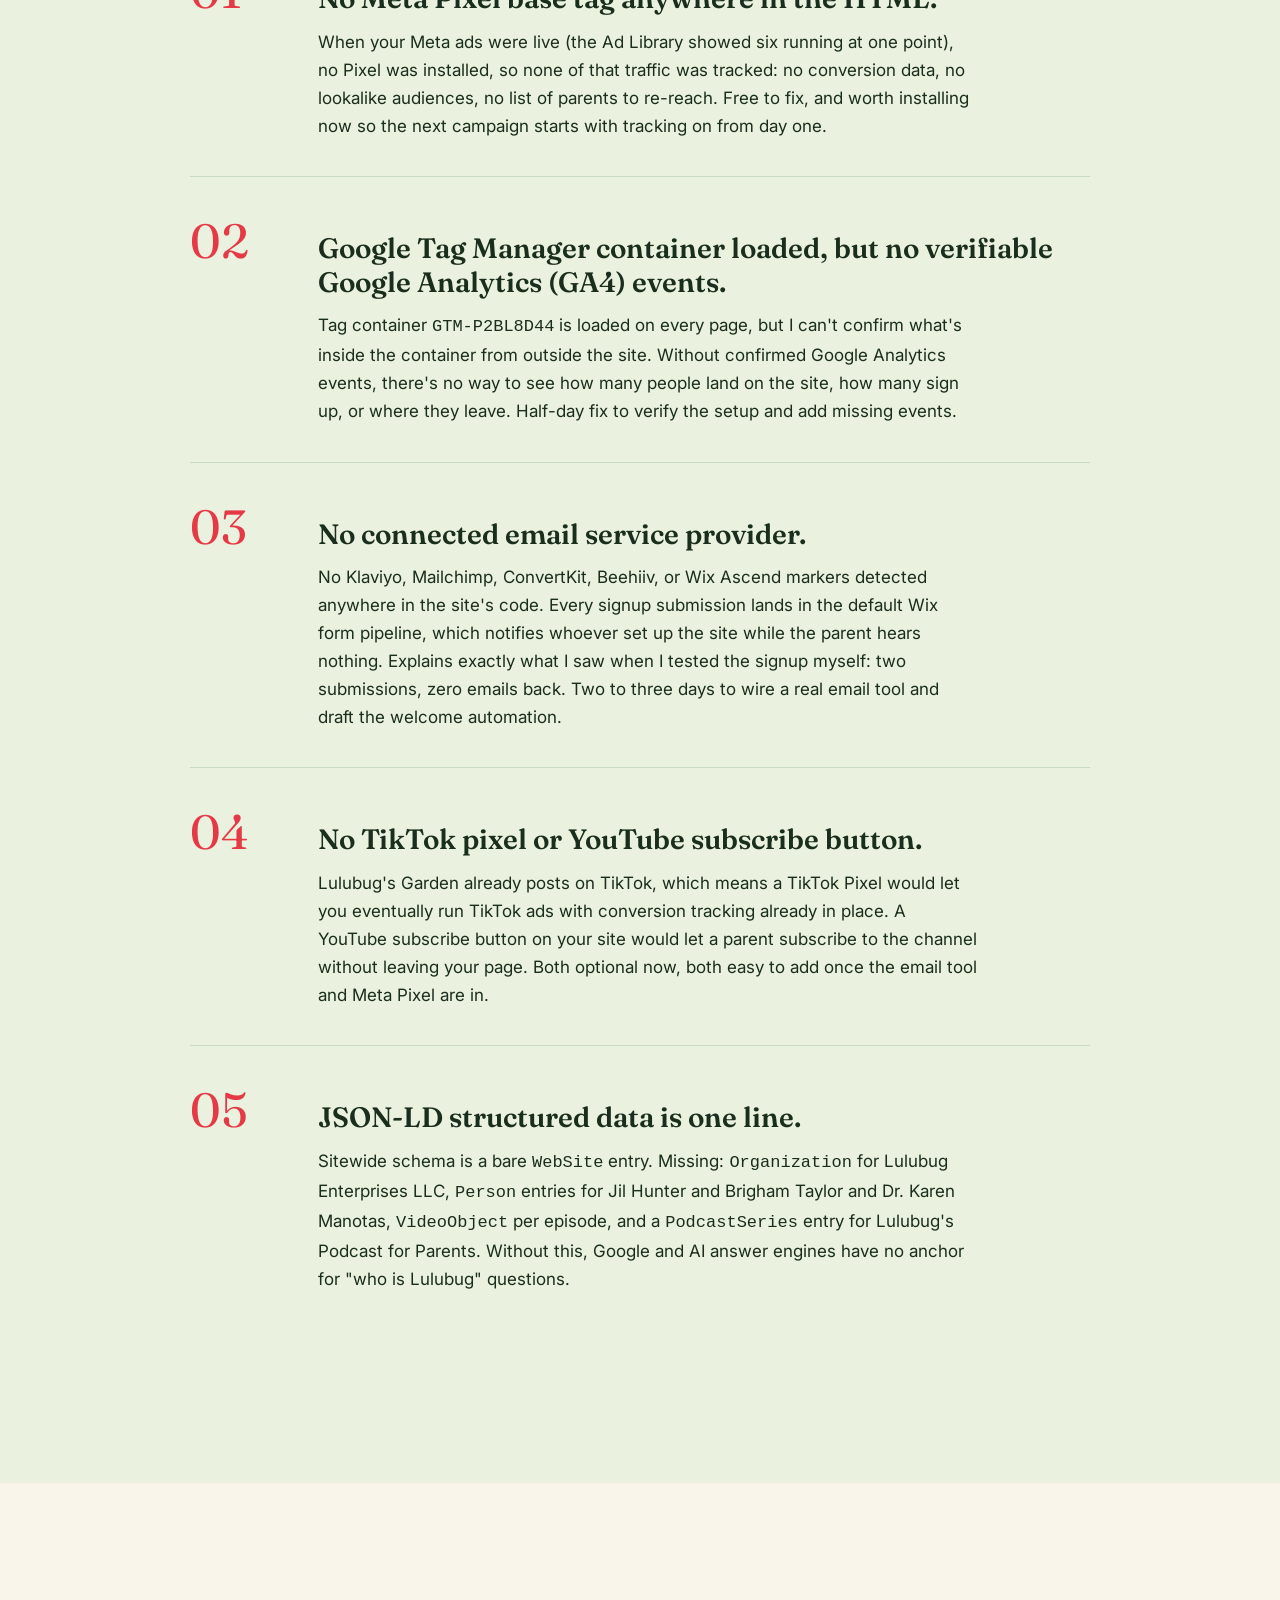
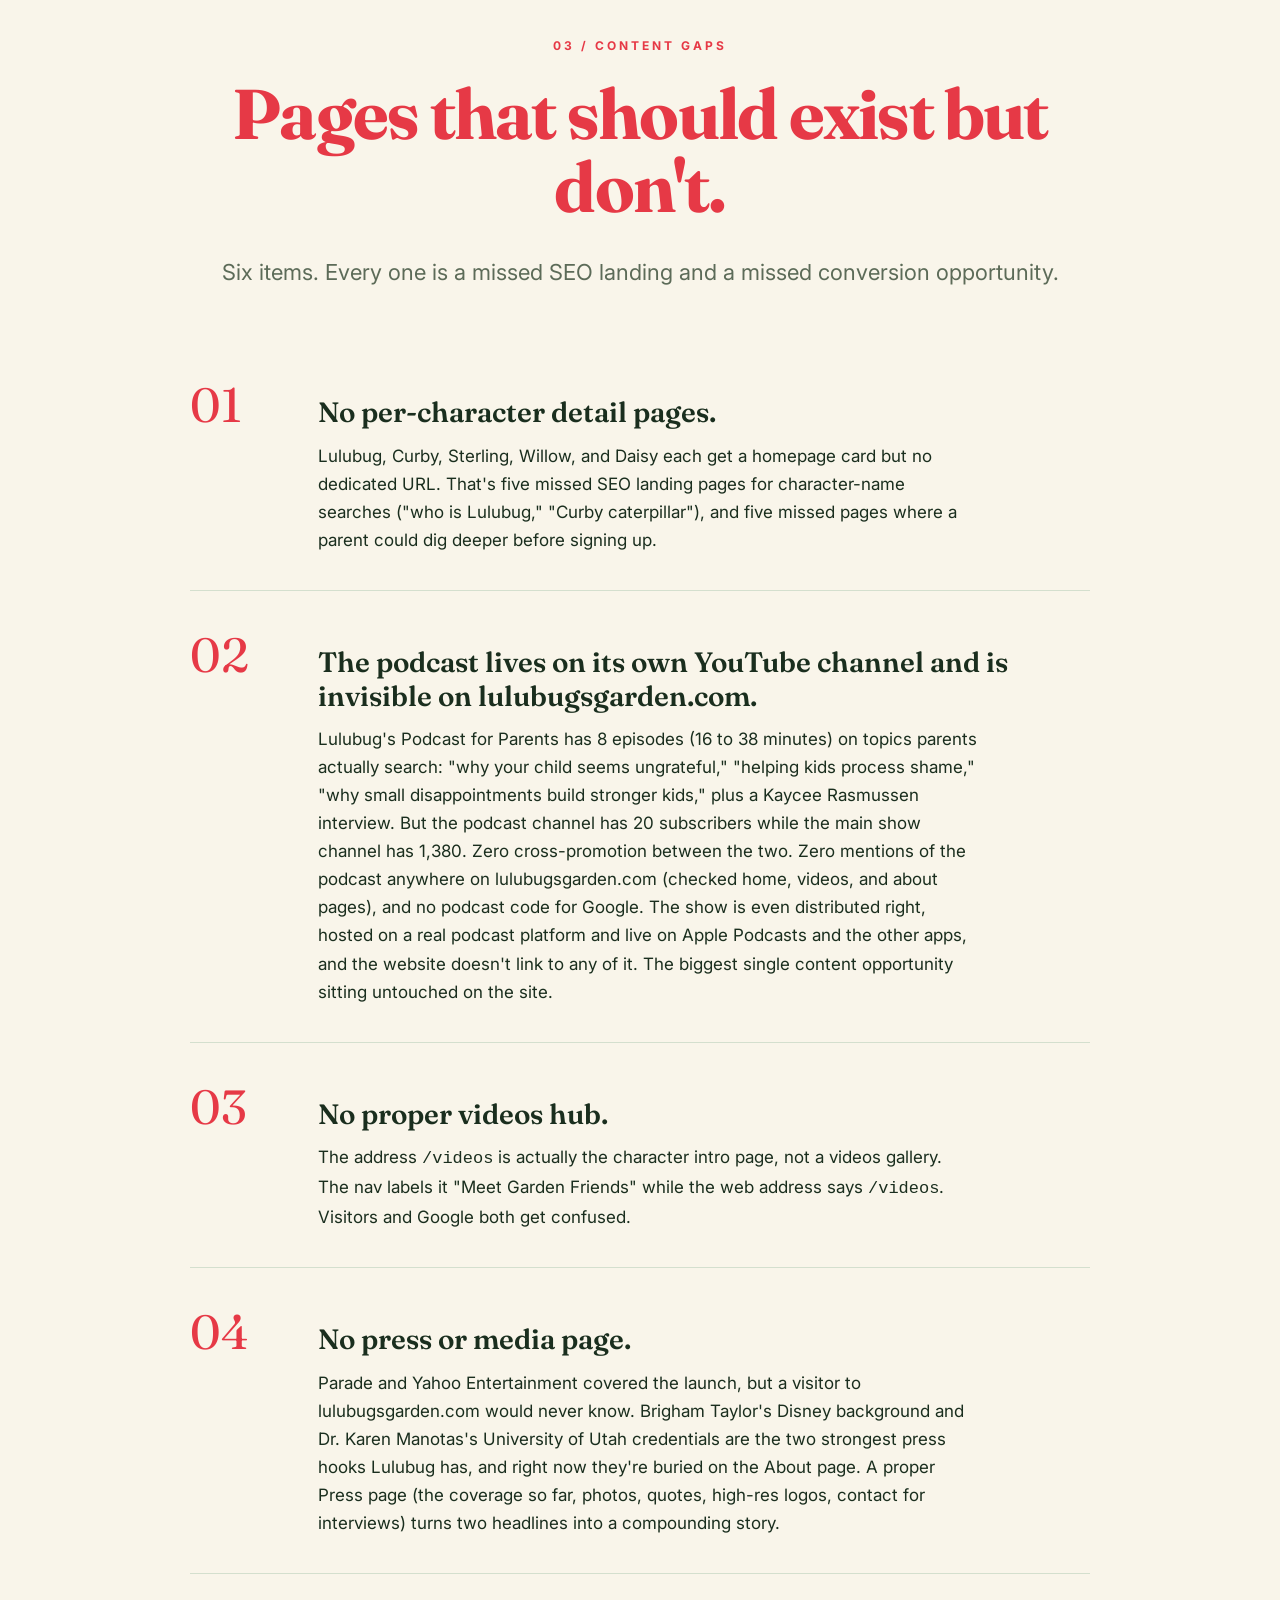
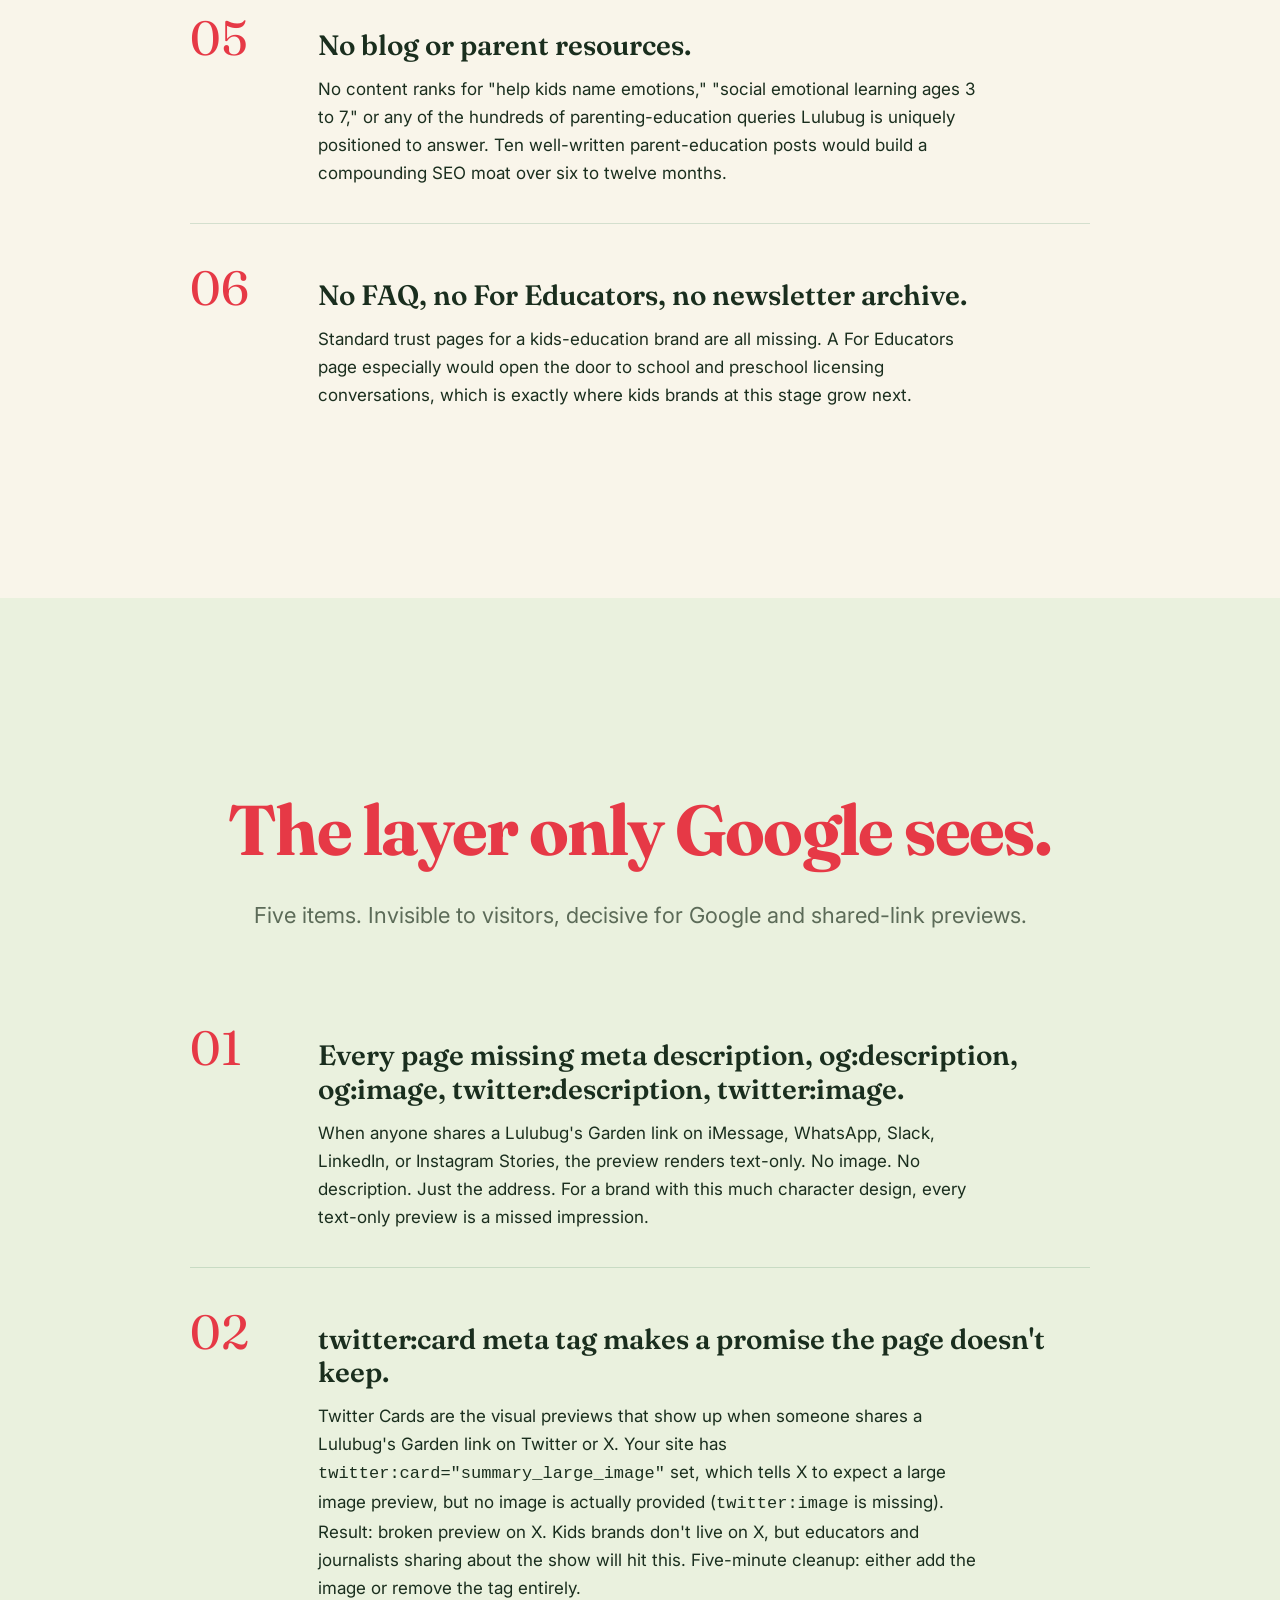
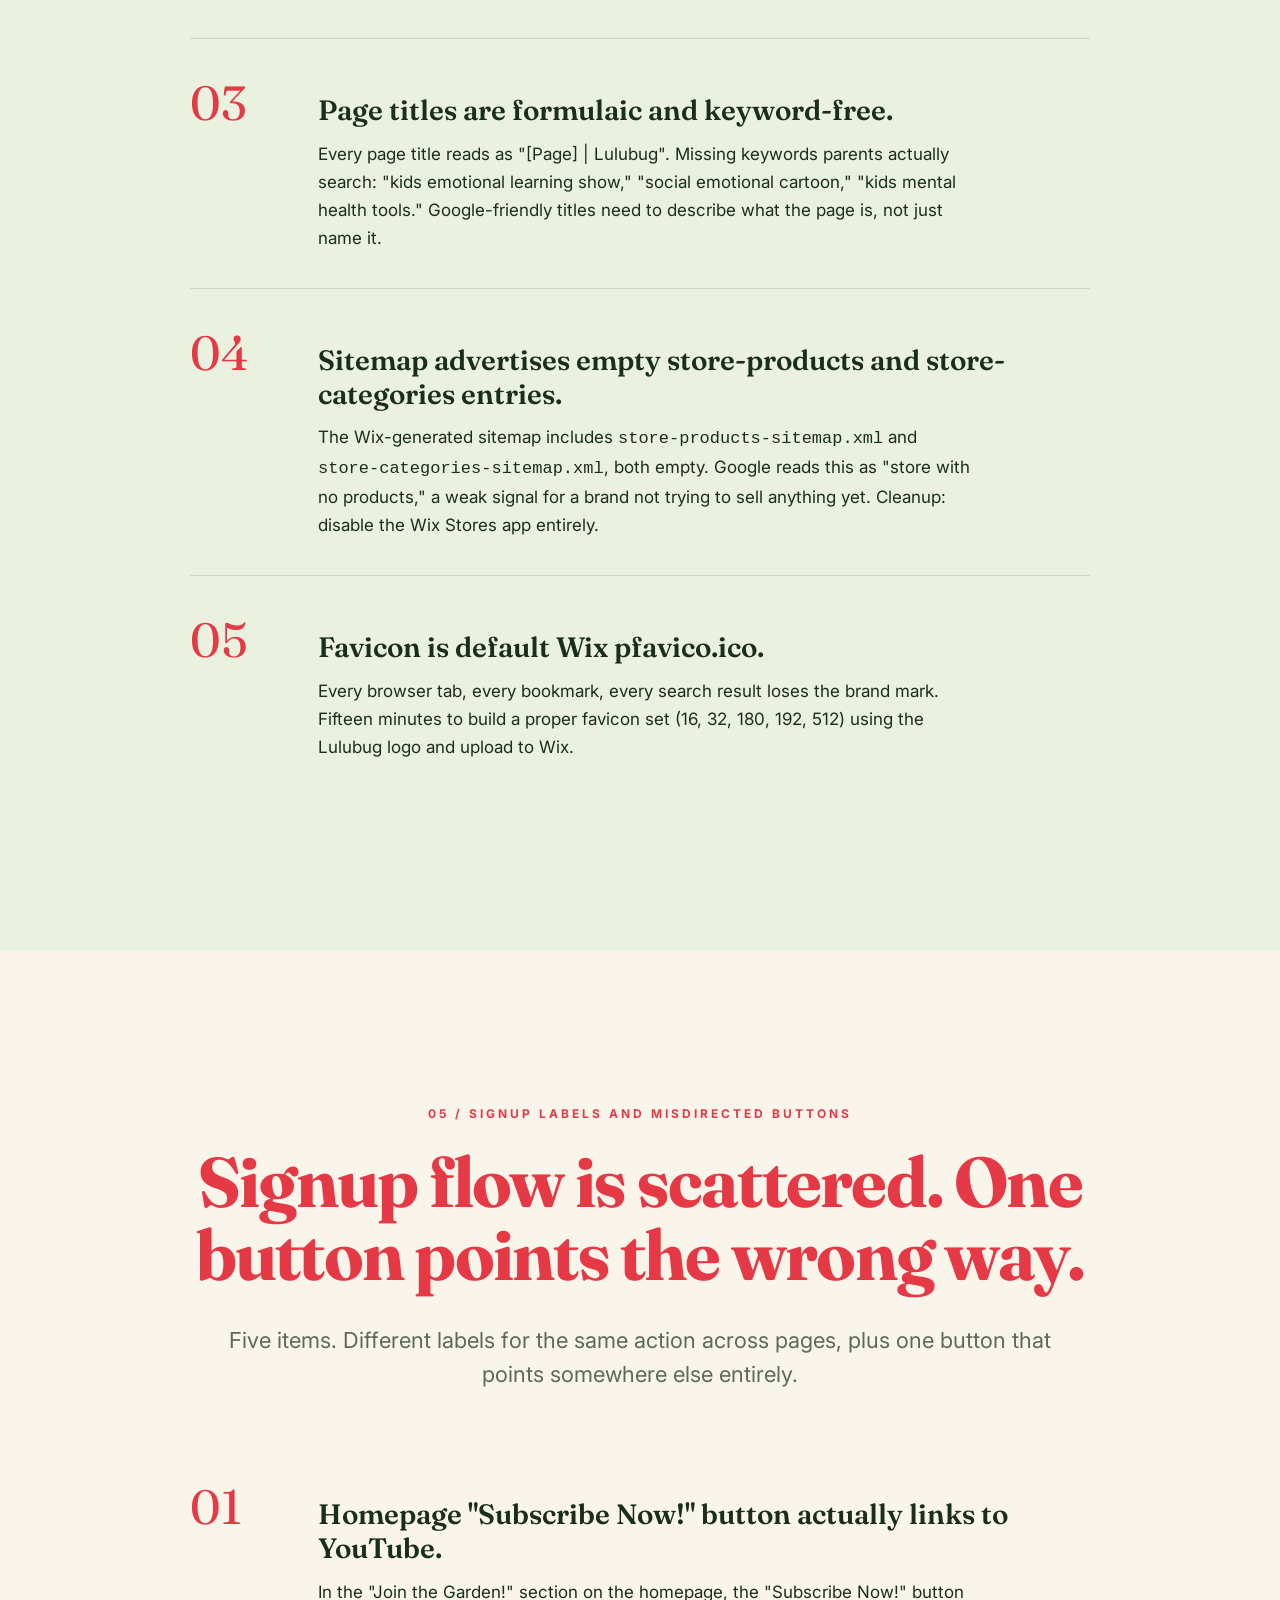
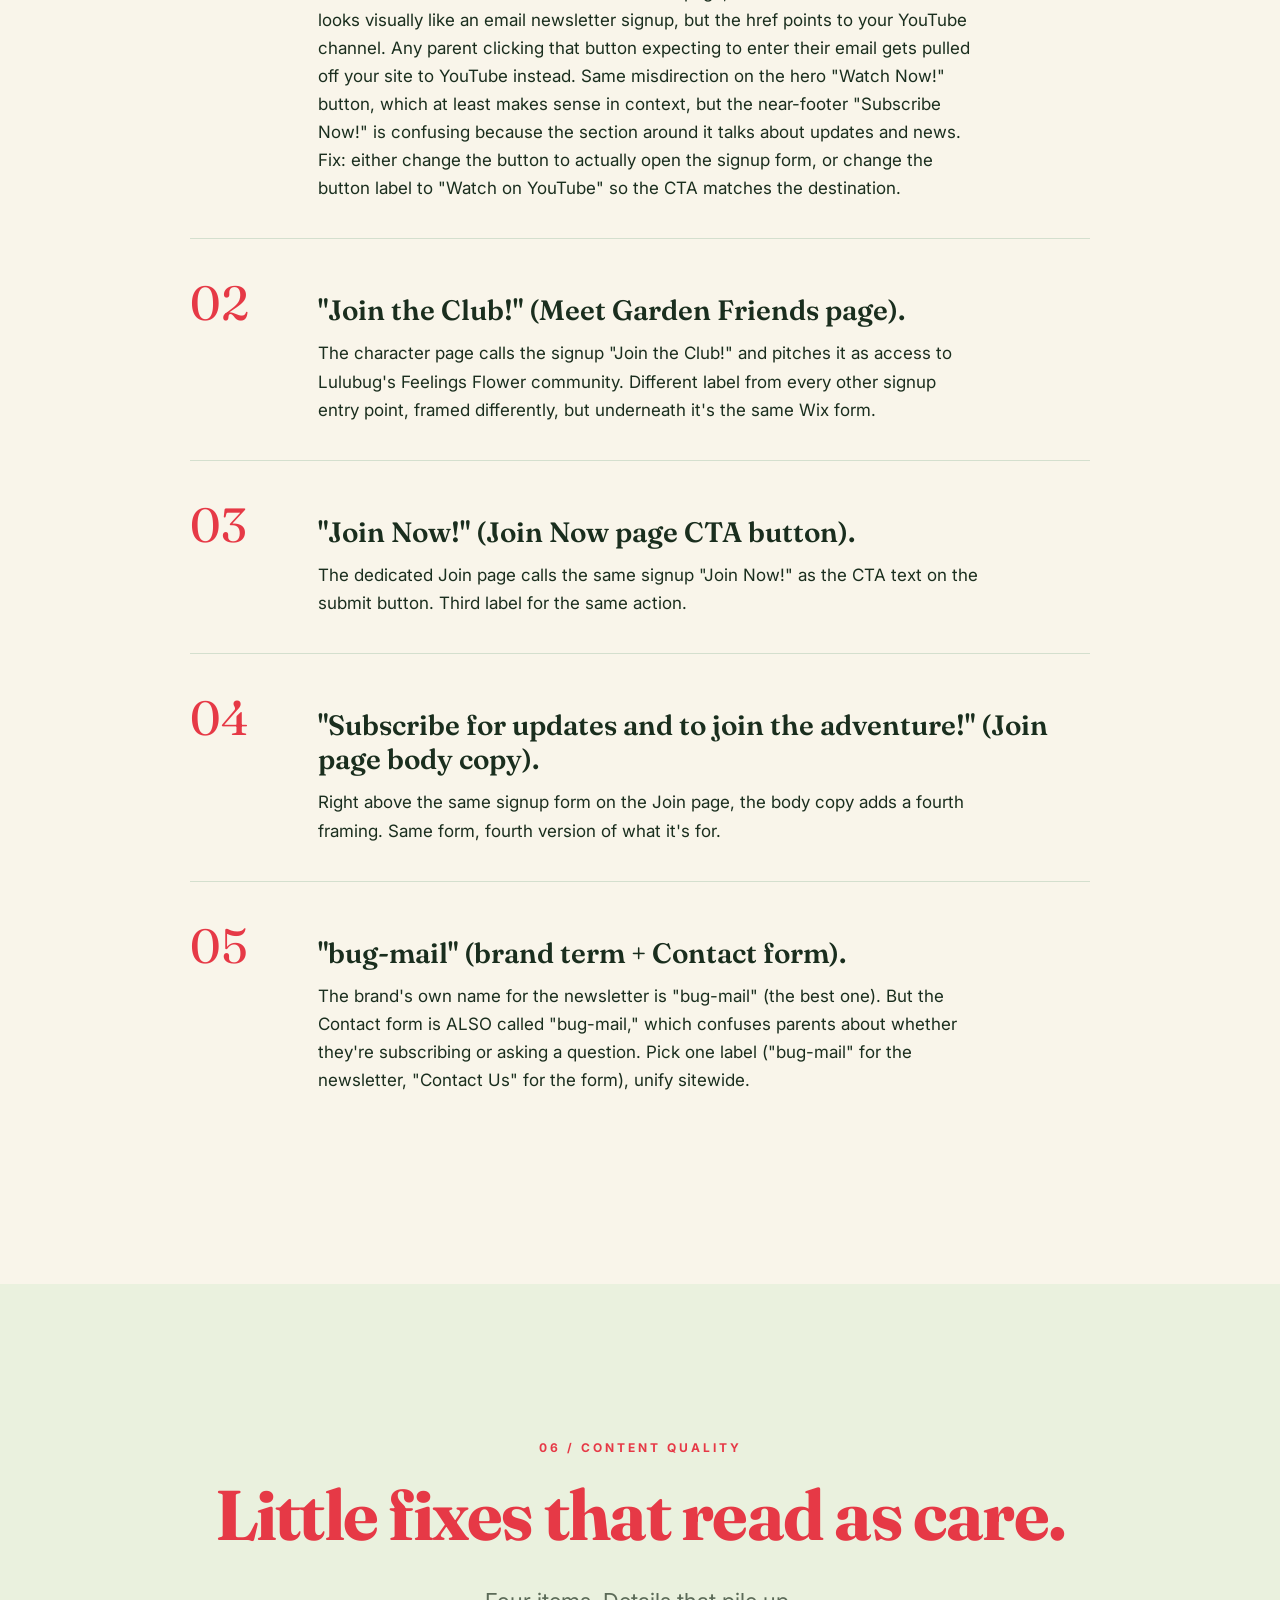
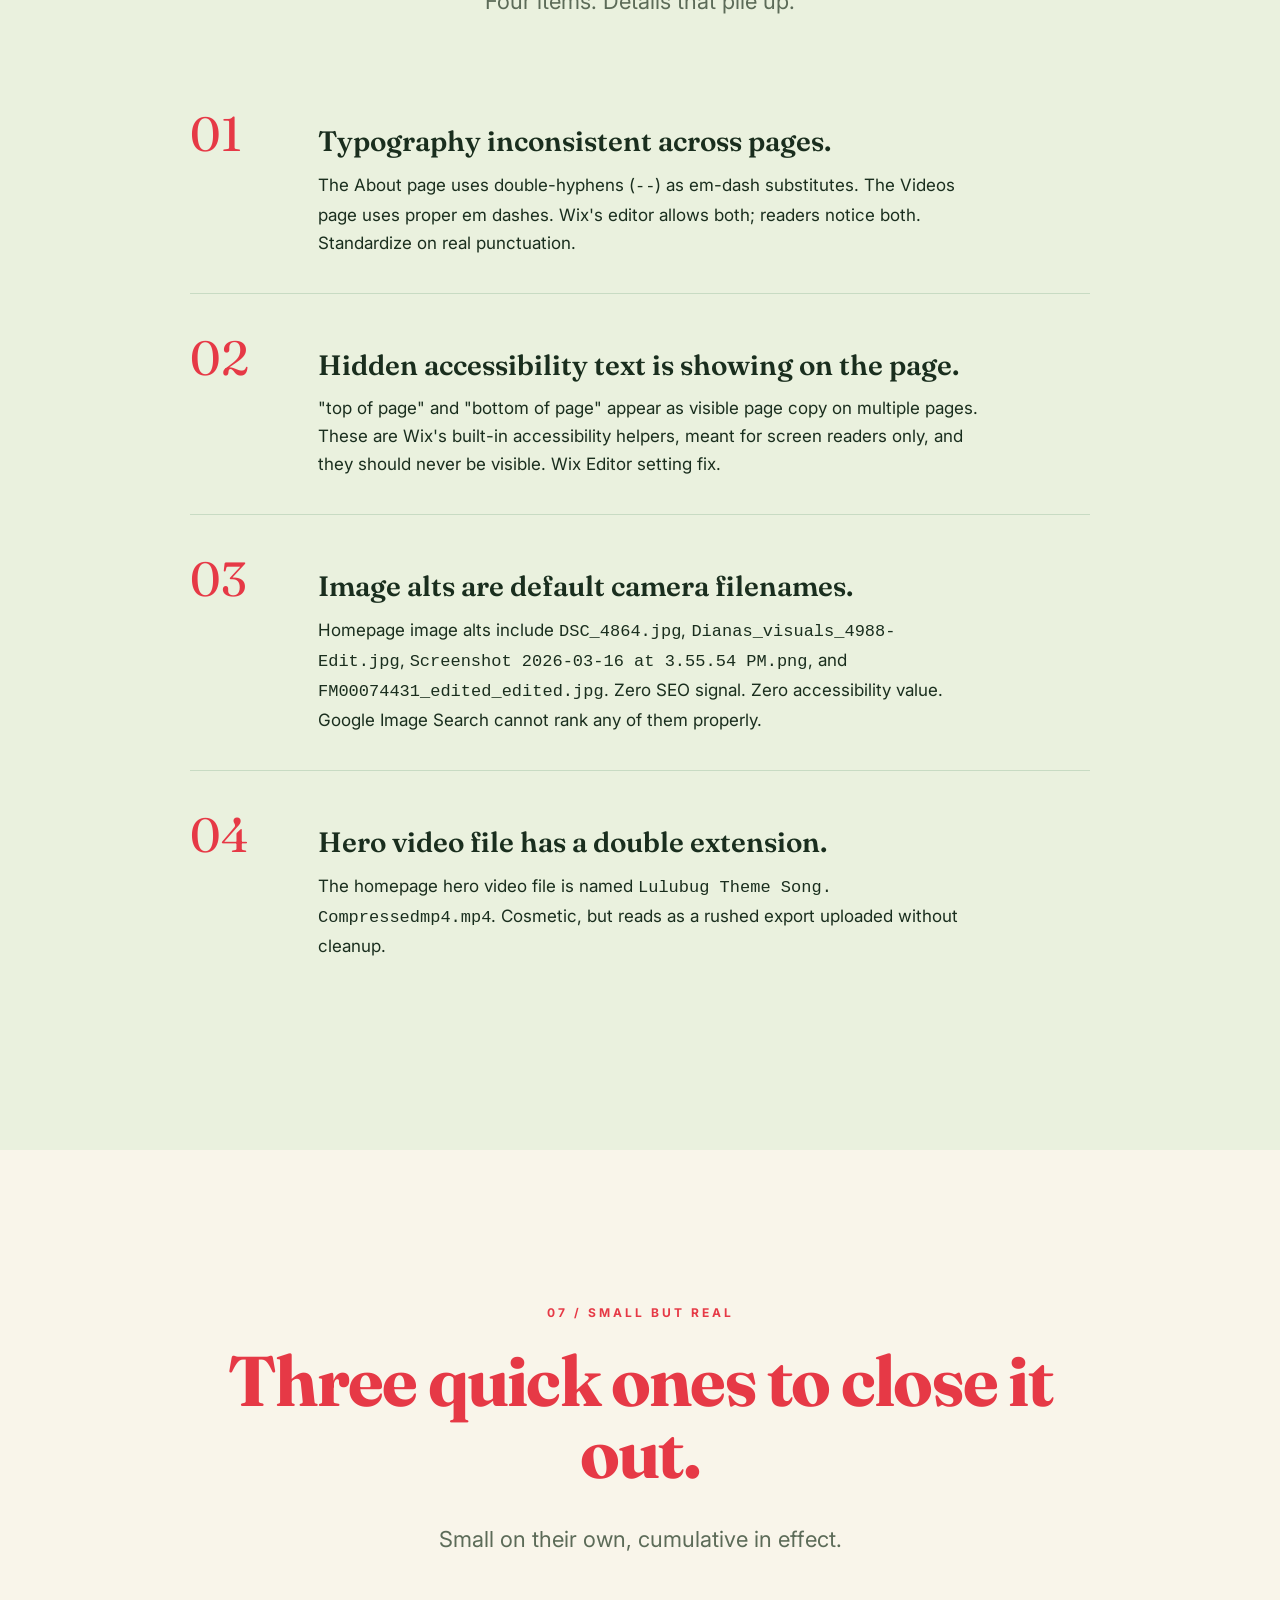
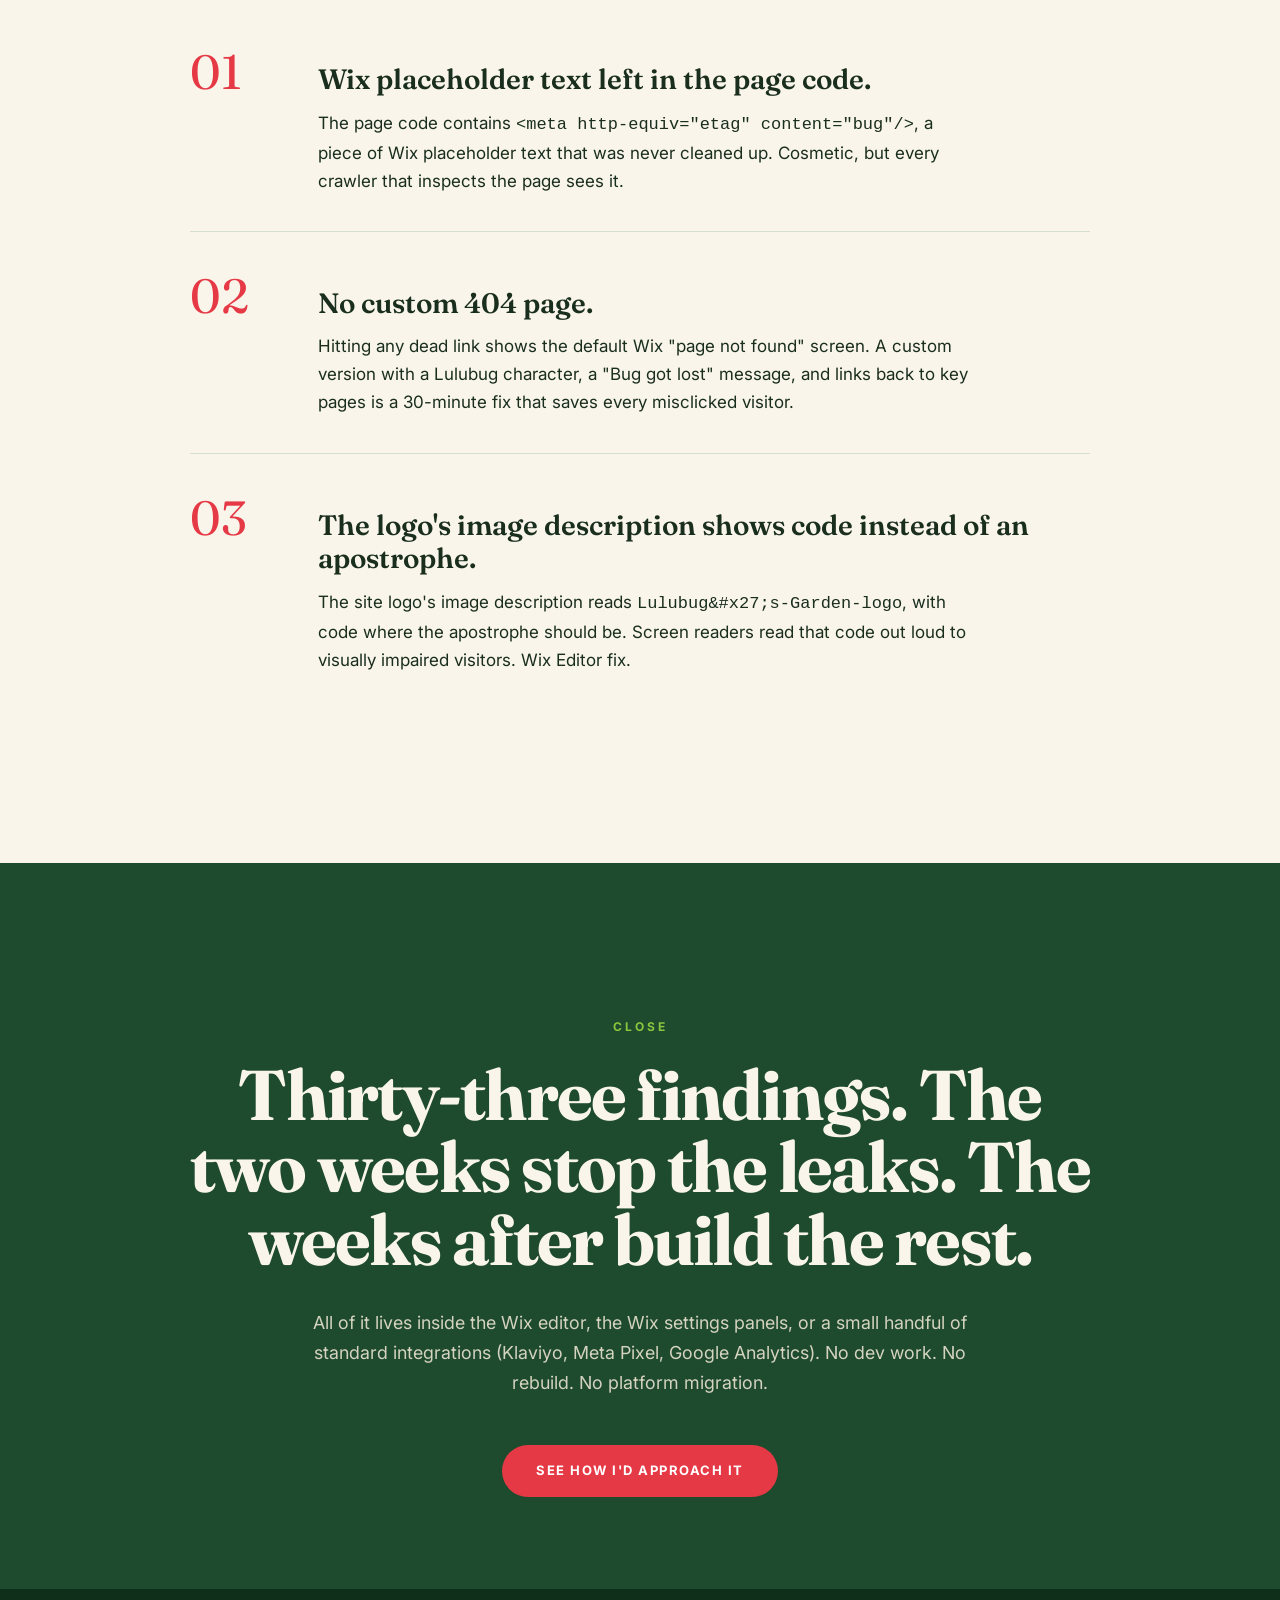
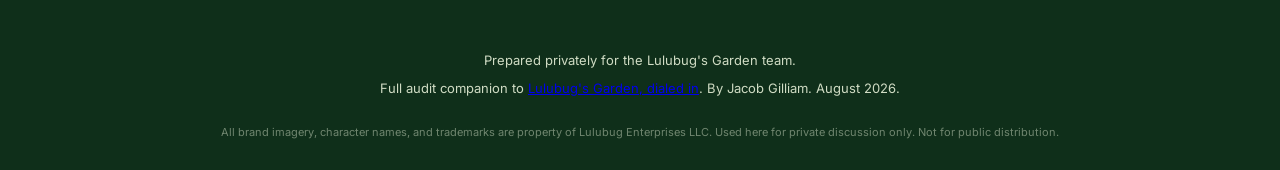
==== commit 1872994a: "Podcast wording, real welcome email, needs-based retainer - Broaden podcast distribution: not just A" ====
--- a/audit.html
+++ b/audit.html
@@ -148,7 +148,7 @@
           <p class="audit-num">02</p>
           <div class="audit-body">
             <h3>The podcast lives on its own YouTube channel and is invisible on lulubugsgarden.com.</h3>
-            <p>Lulubug's Podcast for Parents has 8 episodes (16 to 38 minutes) on topics parents search for every night: "why your child seems ungrateful," "helping kids process shame," "why small disappointments build stronger kids," plus a Kaycee Rasmussen interview. But the podcast channel has 20 subscribers while the main show channel has 1,380. Zero cross-promotion between the two. Zero mentions of the podcast anywhere on lulubugsgarden.com (checked home, videos, and about pages), and no podcast code for Google. The show is even distributed right, live on Apple Podcasts through a real podcast host, and the website doesn't link to that either. The biggest single content opportunity sitting untouched on the site.</p>
+            <p>Lulubug's Podcast for Parents has 8 episodes (16 to 38 minutes) on topics parents actually search: "why your child seems ungrateful," "helping kids process shame," "why small disappointments build stronger kids," plus a Kaycee Rasmussen interview. But the podcast channel has 20 subscribers while the main show channel has 1,380. Zero cross-promotion between the two. Zero mentions of the podcast anywhere on lulubugsgarden.com (checked home, videos, and about pages), and no podcast code for Google. The show is even distributed right, hosted on a real podcast platform and live on Apple Podcasts and the other apps, and the website doesn't link to any of it. The biggest single content opportunity sitting untouched on the site.</p>
           </div>
         </article>
         <article class="audit-item">
